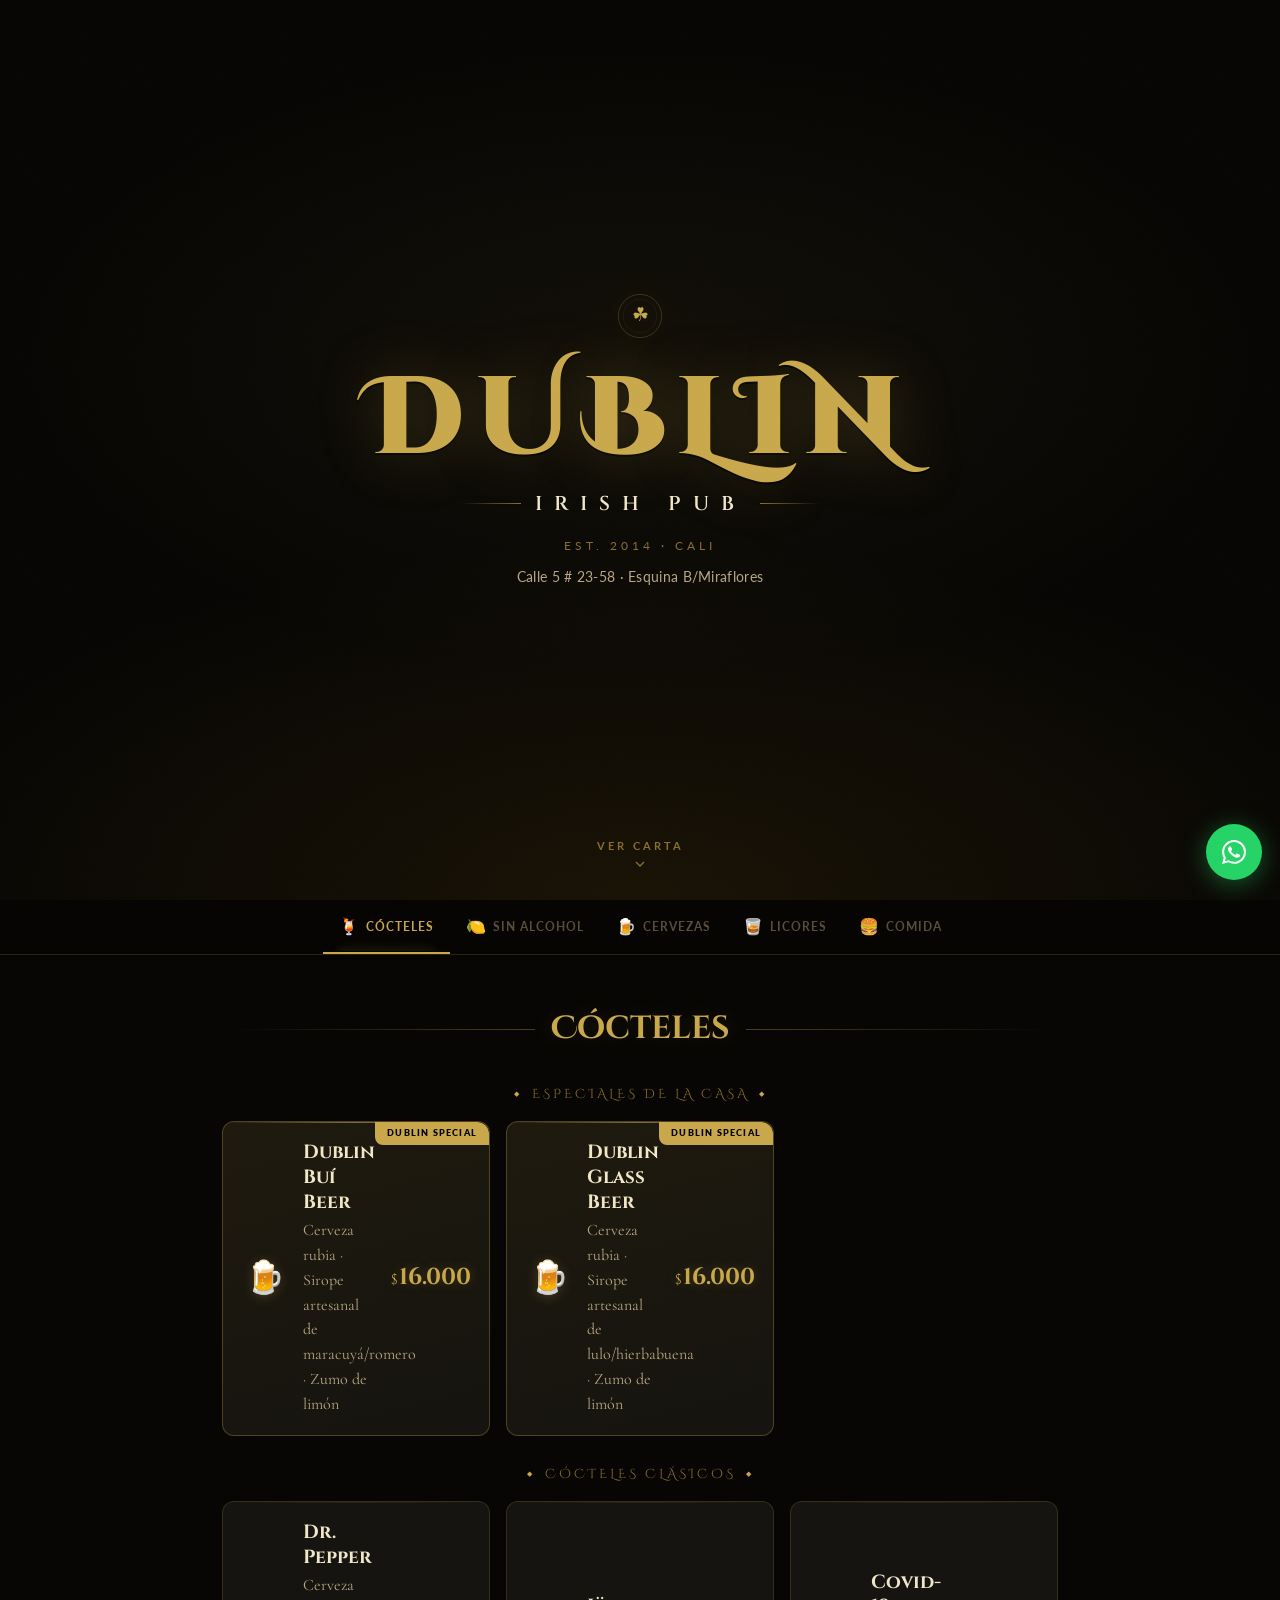
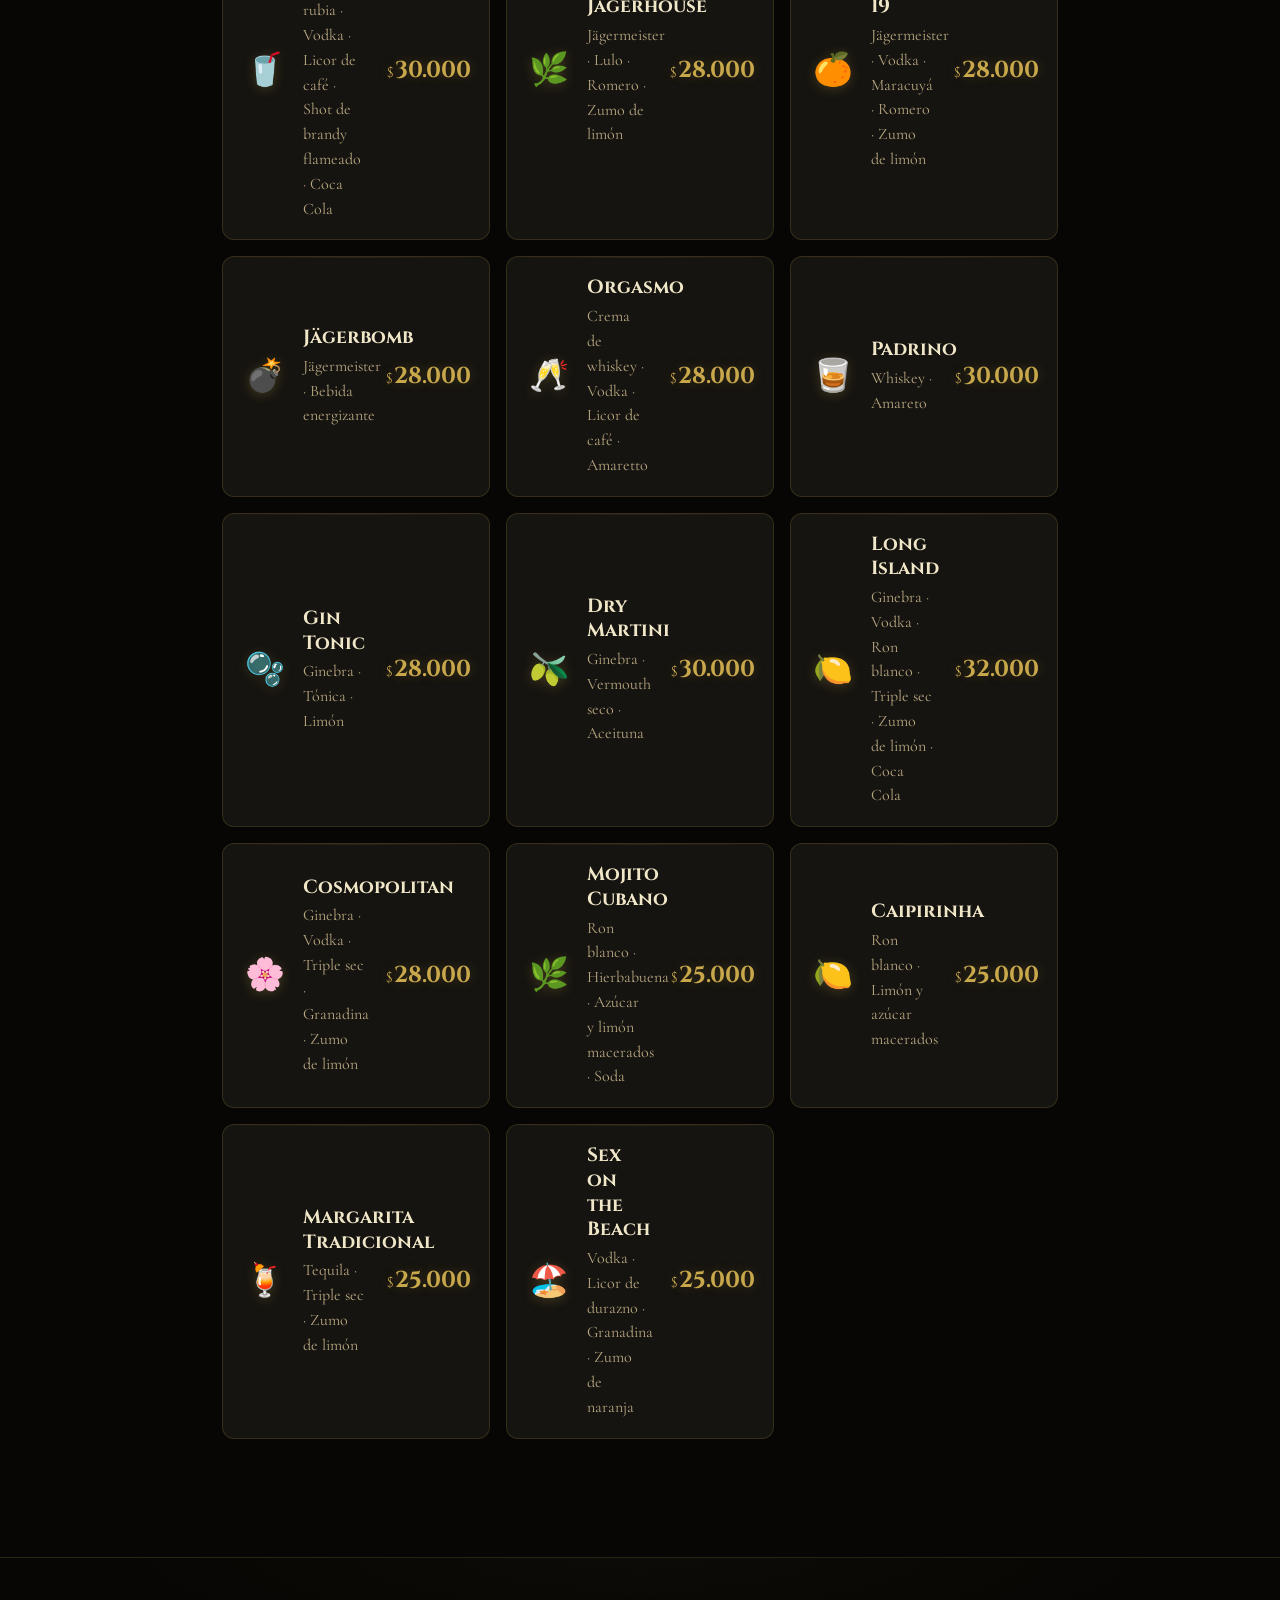
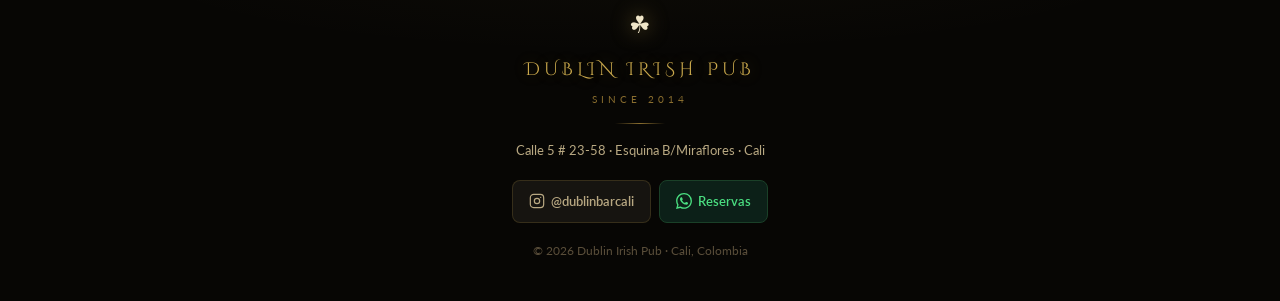
==== index.html @ 8ffcdea3 "Exclamación en litrico o miedo" ====
<!DOCTYPE html>
<html lang="es">
<head>
  <meta charset="UTF-8"/>
  <meta name="viewport" content="width=device-width, initial-scale=1.0, viewport-fit=cover"/>
  <title>Dublin Irish Pub · Carta Digital</title>
  <link rel="icon" type="image/svg+xml" href="favicon_dublin.svg"/>
  <link rel="preconnect" href="https://fonts.googleapis.com"/>
  <link href="https://fonts.googleapis.com/css2?family=Cormorant+Garamond:ital,wght@0,400;0,600;0,700;1,400&family=Cinzel+Decorative:wght@700;900&family=Cinzel:wght@400;600;700&family=Lato:wght@300;400;700&display=swap" rel="stylesheet"/>
  <link rel="stylesheet" href="dublin.css"/>
</head>
<body>

<!-- ░░░ TEXTURE OVERLAY ░░░ -->
<div class="grain"></div>

<!-- ░░░ HERO ░░░ -->
<header class="hero" id="hero">
  <div class="hero-glow"></div>
  <div class="hero-inner">
    <div class="hero-celtic-knot">
      <svg viewBox="0 0 80 80" width="48" height="48">
        <circle cx="40" cy="40" r="36" stroke="var(--gold)" stroke-width="1" fill="none" opacity="0.4"/>
        <circle cx="40" cy="40" r="28" stroke="var(--gold)" stroke-width="0.5" fill="none" opacity="0.25"/>
        <text x="40" y="48" text-anchor="middle" font-size="32" fill="var(--gold)">☘</text>
      </svg>
    </div>
    <h1 class="hero-title">DUBLIN</h1>
    <div class="hero-subtitle-wrap">
      <span class="hero-rule"></span>
      <span class="hero-subtitle">IRISH PUB</span>
      <span class="hero-rule"></span>
    </div>
    <div class="hero-est">EST. 2014 · CALI</div>
    <p class="hero-address">Calle 5 # 23-58 · Esquina B/Miraflores</p>
  </div>
  <button class="scroll-cta" id="scrollCta">
    <span>Ver Carta</span>
    <svg width="16" height="16" viewBox="0 0 24 24" fill="none" stroke="currentColor" stroke-width="2"><path d="M6 9l6 6 6-6"/></svg>
  </button>
</header>

<!-- ░░░ NAV TABS ░░░ -->
<nav class="menu-nav" id="menuNav">
  <div class="nav-inner">
    <button class="tab active" data-section="cocteles">
      <span class="tab-icon">🍹</span><span class="tab-label">Cócteles</span>
    </button>
    <button class="tab" data-section="sin-alcohol">
      <span class="tab-icon">🍋</span><span class="tab-label">Sin Alcohol</span>
    </button>
    <button class="tab" data-section="cervezas">
      <span class="tab-icon">🍺</span><span class="tab-label">Cervezas</span>
    </button>
    <button class="tab" data-section="licores">
      <span class="tab-icon">🥃</span><span class="tab-label">Licores</span>
    </button>
    <button class="tab" data-section="comida">
      <span class="tab-icon">🍔</span><span class="tab-label">Comida</span>
    </button>
  </div>
</nav>

<!-- ░░░ SECCIONES ░░░ -->
<main class="menu-main">

  <!-- ── CÓCTELES ── -->
  <section class="menu-section" id="cocteles">
    <div class="section-header">
      <div class="section-line"></div>
      <h2 class="section-title">Cócteles</h2>
      <div class="section-line"></div>
    </div>

    <!-- Especiales Dublin -->
    <div class="subsection-label">
      <span class="sub-diamond">◆</span> Especiales de la Casa <span class="sub-diamond">◆</span>
    </div>

    <div class="cards-grid">
      <article class="drink-card featured" onclick="openProduct(this)">
        <div class="card-ribbon">Dublin Special</div>
        <div class="card-icon">🍺</div>
        <div class="card-content">
          <h3 class="card-name">Dublin Buí Beer</h3>
          <p class="card-desc">Cerveza rubia · Sirope artesanal de maracuyá/romero · Zumo de limón</p>
        </div>
        <div class="card-price-tag">
          <span class="currency">$</span><span class="amount">16.000</span>
        </div>
      </article>

      <article class="drink-card featured" onclick="openProduct(this)">
        <div class="card-ribbon">Dublin Special</div>
        <div class="card-icon">🍺</div>
        <div class="card-content">
          <h3 class="card-name">Dublin Glass Beer</h3>
          <p class="card-desc">Cerveza rubia · Sirope artesanal de lulo/hierbabuena · Zumo de limón</p>
        </div>
        <div class="card-price-tag">
          <span class="currency">$</span><span class="amount">16.000</span>
        </div>
      </article>
    </div>

    <!-- Cócteles regulares -->
    <div class="subsection-label">
      <span class="sub-diamond">◆</span> Cócteles Clásicos <span class="sub-diamond">◆</span>
    </div>

    <div class="cards-grid">
      <article class="drink-card" onclick="openProduct(this)">
        <div class="card-icon">🥤</div>
        <div class="card-content">
          <h3 class="card-name">Dr. Pepper</h3>
          <p class="card-desc">Cerveza rubia · Vodka · Licor de café · Shot de brandy flameado · Coca Cola</p>
        </div>
        <div class="card-price-tag">
          <span class="currency">$</span><span class="amount">30.000</span>
        </div>
      </article>

      <article class="drink-card" onclick="openProduct(this)">
        <div class="card-icon">🌿</div>
        <div class="card-content">
          <h3 class="card-name">Jägerhouse</h3>
          <p class="card-desc">Jägermeister · Lulo · Romero · Zumo de limón</p>
        </div>
        <div class="card-price-tag">
          <span class="currency">$</span><span class="amount">28.000</span>
        </div>
      </article>

      <article class="drink-card" onclick="openProduct(this)">
        <div class="card-icon">🍊</div>
        <div class="card-content">
          <h3 class="card-name">Covid-19</h3>
          <p class="card-desc">Jägermeister · Vodka · Maracuyá · Romero · Zumo de limón</p>
        </div>
        <div class="card-price-tag">
          <span class="currency">$</span><span class="amount">28.000</span>
        </div>
      </article>

      <article class="drink-card" onclick="openProduct(this)">
        <div class="card-icon">💣</div>
        <div class="card-content">
          <h3 class="card-name">Jägerbomb</h3>
          <p class="card-desc">Jägermeister · Bebida energizante</p>
        </div>
        <div class="card-price-tag">
          <span class="currency">$</span><span class="amount">28.000</span>
        </div>
      </article>

      <article class="drink-card" onclick="openProduct(this)">
        <div class="card-icon">🥂</div>
        <div class="card-content">
          <h3 class="card-name">Orgasmo</h3>
          <p class="card-desc">Crema de whiskey · Vodka · Licor de café · Amaretto</p>
        </div>
        <div class="card-price-tag">
          <span class="currency">$</span><span class="amount">28.000</span>
        </div>
      </article>

      <article class="drink-card" onclick="openProduct(this)">
        <div class="card-icon">🥃</div>
        <div class="card-content">
          <h3 class="card-name">Padrino</h3>
          <p class="card-desc">Whiskey · Amareto</p>
        </div>
        <div class="card-price-tag">
          <span class="currency">$</span><span class="amount">30.000</span>
        </div>
      </article>

      <article class="drink-card" onclick="openProduct(this)">
        <div class="card-icon">🫧</div>
        <div class="card-content">
          <h3 class="card-name">Gin Tonic</h3>
          <p class="card-desc">Ginebra · Tónica · Limón</p>
        </div>
        <div class="card-price-tag">
          <span class="currency">$</span><span class="amount">28.000</span>
        </div>
      </article>

      <article class="drink-card" onclick="openProduct(this)">
        <div class="card-icon">🫒</div>
        <div class="card-content">
          <h3 class="card-name">Dry Martini</h3>
          <p class="card-desc">Ginebra · Vermouth seco · Aceituna</p>
        </div>
        <div class="card-price-tag">
          <span class="currency">$</span><span class="amount">30.000</span>
        </div>
      </article>

      <article class="drink-card" onclick="openProduct(this)">
        <div class="card-icon">🍋</div>
        <div class="card-content">
          <h3 class="card-name">Long Island</h3>
          <p class="card-desc">Ginebra · Vodka · Ron blanco · Triple sec · Zumo de limón · Coca Cola</p>
        </div>
        <div class="card-price-tag">
          <span class="currency">$</span><span class="amount">32.000</span>
        </div>
      </article>

      <article class="drink-card" onclick="openProduct(this)">
        <div class="card-icon">🌸</div>
        <div class="card-content">
          <h3 class="card-name">Cosmopolitan</h3>
          <p class="card-desc">Ginebra · Vodka · Triple sec · Granadina · Zumo de limón</p>
        </div>
        <div class="card-price-tag">
          <span class="currency">$</span><span class="amount">28.000</span>
        </div>
      </article>

      <article class="drink-card" onclick="openProduct(this)">
        <div class="card-icon">🌿</div>
        <div class="card-content">
          <h3 class="card-name">Mojito Cubano</h3>
          <p class="card-desc">Ron blanco · Hierbabuena · Azúcar y limón macerados · Soda</p>
        </div>
        <div class="card-price-tag">
          <span class="currency">$</span><span class="amount">25.000</span>
        </div>
      </article>

      <article class="drink-card" onclick="openProduct(this)">
        <div class="card-icon">🍋</div>
        <div class="card-content">
          <h3 class="card-name">Caipirinha</h3>
          <p class="card-desc">Ron blanco · Limón y azúcar macerados</p>
        </div>
        <div class="card-price-tag">
          <span class="currency">$</span><span class="amount">25.000</span>
        </div>
      </article>

      <article class="drink-card" onclick="openProduct(this)">
        <div class="card-icon">🍹</div>
        <div class="card-content">
          <h3 class="card-name">Margarita Tradicional</h3>
          <p class="card-desc">Tequila · Triple sec · Zumo de limón</p>
        </div>
        <div class="card-price-tag">
          <span class="currency">$</span><span class="amount">25.000</span>
        </div>
      </article>

      <article class="drink-card" onclick="openProduct(this)">
        <div class="card-icon">🏖️</div>
        <div class="card-content">
          <h3 class="card-name">Sex on the Beach</h3>
          <p class="card-desc">Vodka · Licor de durazno · Granadina · Zumo de naranja</p>
        </div>
        <div class="card-price-tag">
          <span class="currency">$</span><span class="amount">25.000</span>
        </div>
      </article>
    </div>
  </section>

  <!-- ── SIN ALCOHOL ── -->
  <section class="menu-section hidden" id="sin-alcohol">
    <div class="section-header">
      <div class="section-line"></div>
      <h2 class="section-title">Sin Alcohol</h2>
      <div class="section-line"></div>
    </div>

    <div class="cards-grid">
      <article class="drink-card featured" onclick="openProduct(this)">
        <div class="card-ribbon">Artesanal</div>
        <div class="card-icon">🫧</div>
        <div class="card-content">
          <h3 class="card-name">Sodas Italianas</h3>
          <p class="card-desc">Soda · Sirope artesanal de tu elección · Zumo de limón</p>
          <div class="card-flavors">
            <span>Maracuyá</span><span>Lulo</span><span>Lychee & Berry</span><span>Borojo & Especias</span>
          </div>
        </div>
        <div class="card-price-tag">
          <span class="currency">$</span><span class="amount">13.000</span>
        </div>
      </article>

      <article class="drink-card" onclick="openProduct(this)">
        <div class="card-icon">🌹</div>
        <div class="card-content">
          <h3 class="card-name">Simply Red</h3>
          <p class="card-desc">Granadina · Limón · Ginger ale</p>
        </div>
        <div class="card-price-tag">
          <span class="currency">$</span><span class="amount">13.000</span>
        </div>
      </article>

      <article class="drink-card" onclick="openProduct(this)">
        <div class="card-icon">🌅</div>
        <div class="card-content">
          <h3 class="card-name">Sunrise</h3>
          <p class="card-desc">Zumo de naranja · Granadina</p>
        </div>
        <div class="card-price-tag">
          <span class="currency">$</span><span class="amount">13.000</span>
        </div>
      </article>

      <article class="drink-card" onclick="openProduct(this)">
        <div class="card-icon">🍃</div>
        <div class="card-content">
          <h3 class="card-name">Limonada Hierbabuena</h3>
          <p class="card-desc">Soda · Hierbabuena · Zumo de limón</p>
        </div>
        <div class="card-price-tag">
          <span class="currency">$</span><span class="amount">13.000</span>
        </div>
      </article>
    </div>
  </section>

  <!-- ── CERVEZAS ── -->
  <section class="menu-section hidden" id="cervezas">
    <div class="section-header">
      <div class="section-line"></div>
      <h2 class="section-title">Cervezas</h2>
      <div class="section-line"></div>
    </div>

    <div class="beer-table">
      <div class="beer-row"><span class="beer-name">Stella Artois</span><span class="beer-dots"></span><span class="beer-price">$10.000</span></div>
      <div class="beer-row"><span class="beer-name">Corona</span><span class="beer-dots"></span><span class="beer-price">$10.000</span></div>
      <div class="beer-row"><span class="beer-name">Budweiser <em>(lata 250ml)</em></span><span class="beer-dots"></span><span class="beer-price">$7.000</span></div>
      <div class="beer-row"><span class="beer-name">Club Colombia Dorada</span><span class="beer-dots"></span><span class="beer-price">$8.000</span></div>
      <div class="beer-row"><span class="beer-name">Club Colombia Roja</span><span class="beer-dots"></span><span class="beer-price">$8.000</span></div>
      <div class="beer-row"><span class="beer-name">Águila Light</span><span class="beer-dots"></span><span class="beer-price">$8.000</span></div>
      <div class="beer-row"><span class="beer-name">Poker</span><span class="beer-dots"></span><span class="beer-price">$7.000</span></div>
      <div class="beer-row"><span class="beer-name">Smirnoff Ice</span><span class="beer-dots"></span><span class="beer-price">$12.000</span></div>
      <div class="beer-row"><span class="beer-name">Draff <em>(lata 550ml)</em></span><span class="beer-dots"></span><span class="beer-price">$18.000</span></div>
    </div>

    <div class="promo-banner">
      <div class="promo-icon">🍻</div>
      <div class="promo-text">
        <strong>¿Litrico o miedo?</strong>
        <span>¡Pregunta por el litro de cerveza nacional!</span>
      </div>
    </div>
  </section>

  <!-- ── LICORES ── -->
  <section class="menu-section hidden" id="licores">
    <div class="section-header">
      <div class="section-line"></div>
      <h2 class="section-title">Licores</h2>
      <div class="section-line"></div>
    </div>

    <div class="licores-table">
      <div class="licores-head">
        <span></span>
        <span class="col-label">Botella</span>
        <span class="col-label">Caneca</span>
      </div>
      <div class="licor-row"><span class="licor-name">Aguard. Blanco del Valle</span><span class="licor-price">$85.000</span><span class="licor-price">$45.000</span></div>
      <div class="licor-row"><span class="licor-name">Ron Viejo de Caldas</span><span class="licor-price">$100.000</span><span class="licor-price">$55.000</span></div>
      <div class="licor-row"><span class="licor-name">Ron Caldas 8 Años</span><span class="licor-price">$170.000</span><span class="licor-price">$110.000</span></div>
      <div class="licor-row"><span class="licor-name">Vodka Absolut</span><span class="licor-price">$180.000</span><span class="licor-price">$100.000</span></div>
      <div class="licor-row"><span class="licor-name">Tequila Jose C. Olmeca</span><span class="licor-price">$170.000</span><span class="licor-price">$95.000</span></div>
      <div class="licor-row"><span class="licor-name">Tequila Jimador</span><span class="licor-price">$200.000</span><span class="licor-price">$110.000</span></div>
      <div class="licor-row"><span class="licor-name">Jägermeister</span><span class="licor-price">$180.000</span><span class="licor-price">$100.000</span></div>
      <div class="licor-row"><span class="licor-name">Jack Daniel's</span><span class="licor-price">$220.000</span><span class="licor-price">$110.000</span></div>
      <div class="licor-row"><span class="licor-name">Jameson</span><span class="licor-price">$200.000</span><span class="licor-price">$100.000</span></div>
      <div class="licor-row no-caneca"><span class="licor-name">Ginebra Gordons</span><span class="licor-price">$140.000</span><span class="licor-price dim">—</span></div>
    </div>

    <div class="reserva-callout">
      <p class="reserva-q">¿Tienes en mente una buena noche?</p>
      <p class="reserva-sub">No olvides hacer tu reserva</p>
      <a class="reserva-btn" href="https://wa.me/573015307754">
        <svg width="18" height="18" viewBox="0 0 24 24" fill="currentColor"><path d="M17.472 14.382c-.297-.149-1.758-.867-2.03-.967-.273-.099-.471-.148-.67.15-.197.297-.767.966-.94 1.164-.173.199-.347.223-.644.075-.297-.15-1.255-.463-2.39-1.475-.883-.788-1.48-1.761-1.653-2.059-.173-.297-.018-.458.13-.606.134-.133.298-.347.446-.52.149-.174.198-.298.298-.497.099-.198.05-.371-.025-.52-.075-.149-.669-1.612-.916-2.207-.242-.579-.487-.5-.669-.51-.173-.008-.371-.01-.57-.01-.198 0-.52.074-.792.372-.272.297-1.04 1.016-1.04 2.479 0 1.462 1.065 2.875 1.213 3.074.149.198 2.096 3.2 5.077 4.487.709.306 1.262.489 1.694.625.712.227 1.36.195 1.871.118.571-.085 1.758-.719 2.006-1.413.248-.694.248-1.289.173-1.413-.074-.124-.272-.198-.57-.347m-5.421 7.403h-.004a9.87 9.87 0 0 1-5.031-1.378l-.361-.214-3.741.982.998-3.648-.235-.374a9.86 9.86 0 0 1-1.51-5.26c.001-5.45 4.436-9.884 9.888-9.884 2.64 0 5.122 1.03 6.988 2.898a9.825 9.825 0 0 1 2.893 6.994c-.003 5.45-4.437 9.884-9.885 9.884m8.413-18.297A11.815 11.815 0 0 0 12.05 0C5.495 0 .16 5.335.157 11.892c0 2.096.547 4.142 1.588 5.945L.057 24l6.305-1.654a11.882 11.882 0 0 0 5.683 1.448h.005c6.554 0 11.89-5.335 11.893-11.893a11.821 11.821 0 0 0-3.48-8.413z"/></svg>
        301 530 7754
      </a>
    </div>
  </section>

  <!-- ── COMIDA ── -->
  <section class="menu-section hidden" id="comida">
    <div class="section-header">
      <div class="section-line"></div>
      <h2 class="section-title">Comida</h2>
      <div class="section-line"></div>
    </div>

    <!-- Hamburguesas -->
    <div class="subsection-label">
      <span class="sub-diamond">◆</span> Hamburguesas <span class="sub-diamond">◆</span>
    </div>

    <div class="food-grid">
      <article class="food-card" onclick="openProduct(this)">
        <div class="food-emoji">🍔</div>
        <div class="food-info">
          <h3 class="food-name">Cheese Burger</h3>
          <p class="food-desc">Pan artesanal · Carne de res · Queso cheddar · Lechuga · Tomate · Cebolla · Salsa de la casa · Papas a la francesa</p>
          <div class="food-price">$34.000</div>
        </div>
      </article>

      <article class="food-card" onclick="openProduct(this)">
        <div class="food-emoji">🍔</div>
        <div class="food-info">
          <h3 class="food-name">Hamburguesa SP Original</h3>
          <p class="food-desc">Pan artesanal · 160g carne Angus · Salsa chipotle · Chimichurri · Cebolla caramelizada · Aderezo de piña · Tocineta · Verduras · Jamón · Queso cheddar</p>
          <div class="food-price">$29.900</div>
        </div>
      </article>

      <article class="food-card premium" onclick="openProduct(this)">
        <div class="food-badge">Premium</div>
        <div class="food-emoji">🍔</div>
        <div class="food-info">
          <h3 class="food-name">Hamburguesa SP de Autor</h3>
          <p class="food-desc">Pan artesanal · 160g carne Angus 100% certificada · Queso mozarella apanado en Doritos · Mermelada de lulo con tocineta en reducción con tequila · Salsa ahumada de la casa · Cebolla caramelizada · Lechuga y tomates frescos · Acompañada con papas a la francesa</p>
          <div class="food-price">$38.900</div>
        </div>
      </article>
    </div>

    <!-- Nachos -->
    <div class="subsection-label">
      <span class="sub-diamond">◆</span> Nachos <span class="sub-diamond">◆</span>
    </div>

    <div class="food-grid">
      <article class="food-card" onclick="openProduct(this)">
        <div class="food-emoji">🧀</div>
        <div class="food-info">
          <h3 class="food-name">Nachos</h3>
          <p class="food-desc">Totopos de maíz · Carne desmechada en su salsa · Maíz tierno · Queso mozarella gratinados · Guacamole · Pico de gallo · Frijol refrito · Salsa chipotle</p>
          <div class="food-price">$28.000</div>
        </div>
      </article>
    </div>

    <!-- Sandwiches -->
    <div class="subsection-label">
      <span class="sub-diamond">◆</span> Sandwiches <span class="sub-diamond">◆</span>
    </div>

    <div class="food-grid">
      <article class="food-card" onclick="openProduct(this)">
        <div class="food-emoji">🥪</div>
        <div class="food-info">
          <h3 class="food-name">Sándwich Pernil Ahumado</h3>
          <p class="food-desc">Pan baguette · Láminas de pierna de cerdo ahumada al barril · Cebolla caramelizada · Mojo cubano · Salsa de la casa · Queso mozarella · Verduras</p>
          <div class="food-price">$31.000</div>
        </div>
      </article>
    </div>

    <!-- Acompañamientos -->
    <div class="subsection-label">
      <span class="sub-diamond">◆</span> Acompañamientos <span class="sub-diamond">◆</span>
    </div>

    <div class="food-grid">
      <article class="food-card" onclick="openProduct(this)">
        <div class="food-emoji">🍟</div>
        <div class="food-info">
          <h3 class="food-name">Papas SP</h3>
          <p class="food-desc">Papas a la francesa con salsas especiales de la casa</p>
          <div class="food-price">$30.000</div>
        </div>
      </article>
    </div>

  </section>

</main>

<!-- ░░░ FOOTER ░░░ -->
<footer class="site-footer">
  <div class="footer-shamrock">☘</div>
  <div class="footer-brand">DUBLIN IRISH PUB</div>
  <div class="footer-est">SINCE 2014</div>
  <div class="footer-rule"></div>
  <div class="footer-address">Calle 5 # 23-58 · Esquina B/Miraflores · Cali</div>
  <div class="footer-links">
    <a href="https://www.instagram.com/dublinbarcali/" target="_blank" class="footer-link">
      <svg width="16" height="16" viewBox="0 0 24 24" fill="none" stroke="currentColor" stroke-width="1.8" stroke-linecap="round" stroke-linejoin="round"><rect x="2" y="2" width="20" height="20" rx="5"/><circle cx="12" cy="12" r="4"/><circle cx="17.5" cy="6.5" r="1" fill="currentColor" stroke="none"/></svg>
      @dublinbarcali
    </a>
    <a href="https://wa.me/573015307754" target="_blank" class="footer-link wa-link">
      <svg width="16" height="16" viewBox="0 0 24 24" fill="currentColor"><path d="M17.472 14.382c-.297-.149-1.758-.867-2.03-.967-.273-.099-.471-.148-.67.15-.197.297-.767.966-.94 1.164-.173.199-.347.223-.644.075-.297-.15-1.255-.463-2.39-1.475-.883-.788-1.48-1.761-1.653-2.059-.173-.297-.018-.458.13-.606.134-.133.298-.347.446-.52.149-.174.198-.298.298-.497.099-.198.05-.371-.025-.52-.075-.149-.669-1.612-.916-2.207-.242-.579-.487-.5-.669-.51-.173-.008-.371-.01-.57-.01-.198 0-.52.074-.792.372-.272.297-1.04 1.016-1.04 2.479 0 1.462 1.065 2.875 1.213 3.074.149.198 2.096 3.2 5.077 4.487.709.306 1.262.489 1.694.625.712.227 1.36.195 1.871.118.571-.085 1.758-.719 2.006-1.413.248-.694.248-1.289.173-1.413-.074-.124-.272-.198-.57-.347m-5.421 7.403h-.004a9.87 9.87 0 0 1-5.031-1.378l-.361-.214-3.741.982.998-3.648-.235-.374a9.86 9.86 0 0 1-1.51-5.26c.001-5.45 4.436-9.884 9.888-9.884 2.64 0 5.122 1.03 6.988 2.898a9.825 9.825 0 0 1 2.893 6.994c-.003 5.45-4.437 9.884-9.885 9.884m8.413-18.297A11.815 11.815 0 0 0 12.05 0C5.495 0 .16 5.335.157 11.892c0 2.096.547 4.142 1.588 5.945L.057 24l6.305-1.654a11.882 11.882 0 0 0 5.683 1.448h.005c6.554 0 11.89-5.335 11.893-11.893a11.821 11.821 0 0 0-3.48-8.413z"/></svg>
      Reservas
    </a>
  </div>
  <div class="footer-copy">© 2026 Dublin Irish Pub · Cali, Colombia</div>
</footer>

<!-- FAB WhatsApp -->
<a href="https://wa.me/573015307754" class="fab-wa" id="fabWa" target="_blank" title="Hacer reserva">
  <svg width="24" height="24" viewBox="0 0 24 24" fill="currentColor"><path d="M17.472 14.382c-.297-.149-1.758-.867-2.03-.967-.273-.099-.471-.148-.67.15-.197.297-.767.966-.94 1.164-.173.199-.347.223-.644.075-.297-.15-1.255-.463-2.39-1.475-.883-.788-1.48-1.761-1.653-2.059-.173-.297-.018-.458.13-.606.134-.133.298-.347.446-.52.149-.174.198-.298.298-.497.099-.198.05-.371-.025-.52-.075-.149-.669-1.612-.916-2.207-.242-.579-.487-.5-.669-.51-.173-.008-.371-.01-.57-.01-.198 0-.52.074-.792.372-.272.297-1.04 1.016-1.04 2.479 0 1.462 1.065 2.875 1.213 3.074.149.198 2.096 3.2 5.077 4.487.709.306 1.262.489 1.694.625.712.227 1.36.195 1.871.118.571-.085 1.758-.719 2.006-1.413.248-.694.248-1.289.173-1.413-.074-.124-.272-.198-.57-.347m-5.421 7.403h-.004a9.87 9.87 0 0 1-5.031-1.378l-.361-.214-3.741.982.998-3.648-.235-.374a9.86 9.86 0 0 1-1.51-5.26c.001-5.45 4.436-9.884 9.888-9.884 2.64 0 5.122 1.03 6.988 2.898a9.825 9.825 0 0 1 2.893 6.994c-.003 5.45-4.437 9.884-9.885 9.884m8.413-18.297A11.815 11.815 0 0 0 12.05 0C5.495 0 .16 5.335.157 11.892c0 2.096.547 4.142 1.588 5.945L.057 24l6.305-1.654a11.882 11.882 0 0 0 5.683 1.448h.005c6.554 0 11.89-5.335 11.893-11.893a11.821 11.821 0 0 0-3.48-8.413z"/></svg>
</a>

<!-- ░░░ PRODUCT MODAL ░░░ -->
<div class="modal-overlay" id="productOverlay" onclick="closeProduct(event)">
  <div class="product-sheet" id="productModal">
    <div class="sheet-handle"></div>
    <button class="sheet-close" onclick="closeProductDirect()">✕</button>
    <div class="sheet-icon" id="pmIcon"></div>
    <div class="sheet-body">
      <div class="sheet-badge" id="pmBadge"></div>
      <h2 class="sheet-name" id="pmName"></h2>
      <p class="sheet-desc" id="pmDesc"></p>
      <div class="sheet-flavors" id="pmFlavors"></div>
      <div class="sheet-footer">
        <div class="sheet-price" id="pmPrice"></div>
        <button class="sheet-wa-btn" id="pmWaBtn">
          <svg width="18" height="18" viewBox="0 0 24 24" fill="currentColor"><path d="M17.472 14.382c-.297-.149-1.758-.867-2.03-.967-.273-.099-.471-.148-.67.15-.197.297-.767.966-.94 1.164-.173.199-.347.223-.644.075-.297-.15-1.255-.463-2.39-1.475-.883-.788-1.48-1.761-1.653-2.059-.173-.297-.018-.458.13-.606.134-.133.298-.347.446-.52.149-.174.198-.298.298-.497.099-.198.05-.371-.025-.52-.075-.149-.669-1.612-.916-2.207-.242-.579-.487-.5-.669-.51-.173-.008-.371-.01-.57-.01-.198 0-.52.074-.792.372-.272.297-1.04 1.016-1.04 2.479 0 1.462 1.065 2.875 1.213 3.074.149.198 2.096 3.2 5.077 4.487.709.306 1.262.489 1.694.625.712.227 1.36.195 1.871.118.571-.085 1.758-.719 2.006-1.413.248-.694.248-1.289.173-1.413-.074-.124-.272-.198-.57-.347m-5.421 7.403h-.004a9.87 9.87 0 0 1-5.031-1.378l-.361-.214-3.741.982.998-3.648-.235-.374a9.86 9.86 0 0 1-1.51-5.26c.001-5.45 4.436-9.884 9.888-9.884 2.64 0 5.122 1.03 6.988 2.898a9.825 9.825 0 0 1 2.893 6.994c-.003 5.45-4.437 9.884-9.885 9.884m8.413-18.297A11.815 11.815 0 0 0 12.05 0C5.495 0 .16 5.335.157 11.892c0 2.096.547 4.142 1.588 5.945L.057 24l6.305-1.654a11.882 11.882 0 0 0 5.683 1.448h.005c6.554 0 11.89-5.335 11.893-11.893a11.821 11.821 0 0 0-3.48-8.413z"/></svg>
          Pedir / Reservar
        </button>
      </div>
    </div>
  </div>
</div>

<!-- ░░░ WA NAME MODAL ░░░ -->
<div class="modal-overlay" id="waOverlay" onclick="closeWaModal(event)">
  <div class="wa-sheet" onclick="event.stopPropagation()">
    <div class="sheet-handle"></div>
    <div class="wa-sheet-header">
      <div class="wa-icon-circle">
        <svg width="22" height="22" viewBox="0 0 24 24" fill="currentColor"><path d="M17.472 14.382c-.297-.149-1.758-.867-2.03-.967-.273-.099-.471-.148-.67.15-.197.297-.767.966-.94 1.164-.173.199-.347.223-.644.075-.297-.15-1.255-.463-2.39-1.475-.883-.788-1.48-1.761-1.653-2.059-.173-.297-.018-.458.13-.606.134-.133.298-.347.446-.52.149-.174.198-.298.298-.497.099-.198.05-.371-.025-.52-.075-.149-.669-1.612-.916-2.207-.242-.579-.487-.5-.669-.51-.173-.008-.371-.01-.57-.01-.198 0-.52.074-.792.372-.272.297-1.04 1.016-1.04 2.479 0 1.462 1.065 2.875 1.213 3.074.149.198 2.096 3.2 5.077 4.487.709.306 1.262.489 1.694.625.712.227 1.36.195 1.871.118.571-.085 1.758-.719 2.006-1.413.248-.694.248-1.289.173-1.413-.074-.124-.272-.198-.57-.347m-5.421 7.403h-.004a9.87 9.87 0 0 1-5.031-1.378l-.361-.214-3.741.982.998-3.648-.235-.374a9.86 9.86 0 0 1-1.51-5.26c.001-5.45 4.436-9.884 9.888-9.884 2.64 0 5.122 1.03 6.988 2.898a9.825 9.825 0 0 1 2.893 6.994c-.003 5.45-4.437 9.884-9.885 9.884m8.413-18.297A11.815 11.815 0 0 0 12.05 0C5.495 0 .16 5.335.157 11.892c0 2.096.547 4.142 1.588 5.945L.057 24l6.305-1.654a11.882 11.882 0 0 0 5.683 1.448h.005c6.554 0 11.89-5.335 11.893-11.893a11.821 11.821 0 0 0-3.48-8.413z"/></svg>
      </div>
      <div>
        <div class="wa-title" id="waMsgTitle">Hacer reserva</div>
        <div class="wa-sub">Dublin Irish Pub · Cali</div>
      </div>
      <button class="sheet-close" onclick="closeWaModalDirect()">✕</button>
    </div>
    <p class="wa-prompt">¿Cuál es tu nombre? Así podemos personalizar tu mensaje.</p>
    <input type="text" id="waNameInput" class="wa-input" placeholder="Tu nombre..." maxlength="40" autocomplete="given-name" onkeydown="if(event.key==='Enter') confirmWaName()"/>
    <div class="wa-actions">
      <button class="wa-skip" onclick="confirmWaName(true)">Sin nombre</button>
      <button class="wa-go" onclick="confirmWaName(false)">
        <svg width="16" height="16" viewBox="0 0 24 24" fill="currentColor"><path d="M17.472 14.382c-.297-.149-1.758-.867-2.03-.967-.273-.099-.471-.148-.67.15-.197.297-.767.966-.94 1.164-.173.199-.347.223-.644.075-.297-.15-1.255-.463-2.39-1.475-.883-.788-1.48-1.761-1.653-2.059-.173-.297-.018-.458.13-.606.134-.133.298-.347.446-.52.149-.174.198-.298.298-.497.099-.198.05-.371-.025-.52-.075-.149-.669-1.612-.916-2.207-.242-.579-.487-.5-.669-.51-.173-.008-.371-.01-.57-.01-.198 0-.52.074-.792.372-.272.297-1.04 1.016-1.04 2.479 0 1.462 1.065 2.875 1.213 3.074.149.198 2.096 3.2 5.077 4.487.709.306 1.262.489 1.694.625.712.227 1.36.195 1.871.118.571-.085 1.758-.719 2.006-1.413.248-.694.248-1.289.173-1.413-.074-.124-.272-.198-.57-.347m-5.421 7.403h-.004a9.87 9.87 0 0 1-5.031-1.378l-.361-.214-3.741.982.998-3.648-.235-.374a9.86 9.86 0 0 1-1.51-5.26c.001-5.45 4.436-9.884 9.888-9.884 2.64 0 5.122 1.03 6.988 2.898a9.825 9.825 0 0 1 2.893 6.994c-.003 5.45-4.437 9.884-9.885 9.884m8.413-18.297A11.815 11.815 0 0 0 12.05 0C5.495 0 .16 5.335.157 11.892c0 2.096.547 4.142 1.588 5.945L.057 24l6.305-1.654a11.882 11.882 0 0 0 5.683 1.448h.005c6.554 0 11.89-5.335 11.893-11.893a11.821 11.821 0 0 0-3.48-8.413z"/></svg>
        Ir a WhatsApp
      </button>
    </div>
  </div>
</div>

<script src="dublin.js"></script>
</body>
</html>
---- dublin.css ----
/* ════════════════════════════════════════════════════
   DUBLIN IRISH PUB — dublin.css  v2.0
   Mobile-first · Dark Luxury · Gold Accents · Irish Heritage
   Breakpoints: 390 → 640 → 900 → 1200
════════════════════════════════════════════════════ */

/* ─── DESIGN TOKENS ─────────────────────────────── */
:root {
  --gold:          #c9a84c;
  --gold-light:    #e8d48b;
  --gold-dim:      #8a6e2f;
  --gold-pale:     rgba(201,168,76,0.10);
  --gold-border:   rgba(201,168,76,0.18);
  --gold-border-h: rgba(201,168,76,0.45);
  --gold-glow:     0 0 24px rgba(201,168,76,0.20);

  --bg:            #070604;
  --bg2:           #0c0a06;
  --bg3:           #12100a;
  --surface:       #161410;
  --surface2:      #1c1912;
  --surface3:      #242018;

  --text:          #f0e6c8;
  --text-dim:      #b8a882;
  --text-mute:     #5a4e3a;

  --wa:            #25D366;
  --wa-dark:       #128C4D;

  --font-display:  'Cinzel Decorative', serif;
  --font-heading:  'Cinzel', serif;
  --font-body:     'Cormorant Garamond', serif;
  --font-ui:       'Lato', sans-serif;

  --radius:        12px;
  --radius-sm:     8px;
  --radius-lg:     18px;

  --ease-out:      cubic-bezier(.16,1,.3,1);
  --ease-spring:   cubic-bezier(.32,1.2,.6,1);
}

/* ─── RESET ─────────────────────────────────────── */
*, *::before, *::after { margin:0; padding:0; box-sizing:border-box; }
html { scroll-behavior:smooth; -webkit-text-size-adjust:100%; }
body {
  background:var(--bg);
  color:var(--text);
  font-family:var(--font-body);
  font-size:17px;
  line-height:1.65;
  min-height:100svh;
  overflow-x:hidden;
  -webkit-font-smoothing:antialiased;
  -moz-osx-font-smoothing:grayscale;
}
a { text-decoration:none; color:inherit; }
button { cursor:pointer; border:none; background:none; font-family:inherit; }
img { display:block; max-width:100%; }
* { -webkit-tap-highlight-color:transparent; }

/* ─── SCROLLBAR ─────────────────────────────────── */
::-webkit-scrollbar       { width:4px; height:4px; }
::-webkit-scrollbar-track { background:transparent; }
::-webkit-scrollbar-thumb { background:var(--gold-dim); border-radius:4px; }

/* ─── GRAIN TEXTURE ─────────────────────────────── */
.grain {
  position:fixed; inset:0; z-index:9999;
  pointer-events:none; opacity:.35;
  mix-blend-mode:overlay;
  background-image:url("data:image/svg+xml,%3Csvg xmlns='http://www.w3.org/2000/svg' width='200' height='200'%3E%3Cfilter id='n'%3E%3CfeTurbulence type='fractalNoise' baseFrequency='.75' numOctaves='4' stitchTiles='stitch'/%3E%3C/filter%3E%3Crect width='100%25' height='100%25' filter='url(%23n)' opacity='.06'/%3E%3C/svg%3E");
  background-size:200px;
}

/* ════════════════════════════════════════════════════
   HERO
════════════════════════════════════════════════════ */
.hero {
  position:relative;
  min-height:100svh;
  display:flex; flex-direction:column;
  align-items:center; justify-content:center;
  padding:60px 24px 80px;
  text-align:center;
  overflow:hidden;
}
.hero-glow {
  position:absolute; inset:0; pointer-events:none;
  background:
    radial-gradient(ellipse 70% 50% at 50% 40%, rgba(201,168,76,0.06) 0%, transparent 70%),
    radial-gradient(ellipse 120% 80% at 50% 100%, rgba(30,22,6,0.8) 0%, transparent 50%);
}

.hero-inner { position:relative; z-index:2; }

.hero-celtic-knot {
  margin-bottom:16px;
  animation:float 4s ease-in-out infinite;
  filter:drop-shadow(0 0 20px rgba(201,168,76,0.4));
}
@keyframes float {
  0%,100% { transform:translateY(0); }
  50%     { transform:translateY(-6px); }
}

.hero-title {
  font-family:var(--font-display);
  font-size:clamp(52px,15vw,110px);
  font-weight:900; line-height:1;
  color:var(--gold);
  letter-spacing:clamp(4px,2vw,12px);
  text-shadow:
    0 0 60px rgba(201,168,76,0.25),
    0 2px 0 rgba(0,0,0,0.9);
  animation:title-in 1s var(--ease-out) both;
}
@keyframes title-in {
  from { opacity:0; transform:translateY(30px) scale(0.95); filter:blur(4px); }
  to   { opacity:1; transform:translateY(0) scale(1); filter:blur(0); }
}

.hero-subtitle-wrap {
  display:flex; align-items:center; justify-content:center; gap:14px;
  margin:12px 0 16px;
  animation:subtitle-in 1s var(--ease-out) 0.15s both;
}
@keyframes subtitle-in {
  from { opacity:0; transform:translateY(16px); }
  to   { opacity:1; transform:translateY(0); }
}
.hero-rule {
  width:clamp(30px,10vw,60px); height:1px;
  background:linear-gradient(to right, transparent, var(--gold-dim));
}
.hero-rule:last-child {
  background:linear-gradient(to left, transparent, var(--gold-dim));
}
.hero-subtitle {
  font-family:var(--font-heading); font-weight:600;
  font-size:clamp(13px,3.5vw,20px);
  color:var(--text);
  letter-spacing:clamp(5px,2vw,12px);
  text-transform:uppercase;
}

.hero-est {
  font-family:var(--font-ui);
  font-size:12px; letter-spacing:4px;
  color:var(--gold-dim);
  text-transform:uppercase;
  margin-bottom:10px;
  animation:subtitle-in 1s var(--ease-out) 0.25s both;
}
.hero-address {
  font-family:var(--font-ui);
  font-size:14px; color:var(--text-dim);
  letter-spacing:.3px;
  animation:subtitle-in 1s var(--ease-out) 0.3s both;
}

.scroll-cta {
  position:absolute;
  bottom:max(28px, env(safe-area-inset-bottom));
  left:0; right:0;
  display:flex; flex-direction:column; align-items:center; gap:4px;
  font-family:var(--font-ui);
  font-size:11px; font-weight:700;
  letter-spacing:3px; text-transform:uppercase;
  color:var(--gold-dim);
  animation:bob 2.5s ease-in-out infinite, subtitle-in 1s var(--ease-out) 0.5s both;
  transition:color .2s;
}
.scroll-cta:hover { color:var(--gold); }
@keyframes bob { 0%,100%{transform:translateY(0)} 50%{transform:translateY(6px)} }

/* ════════════════════════════════════════════════════
   NAV TABS
════════════════════════════════════════════════════ */
.menu-nav {
  position:sticky; top:0; z-index:100;
  background:rgba(7,6,4,0.95);
  border-bottom:1px solid var(--gold-border);
  backdrop-filter:blur(16px);
  -webkit-backdrop-filter:blur(16px);
}
.nav-inner {
  display:flex;
  overflow-x:auto;
  scrollbar-width:none;
  max-width:800px;
  margin:0 auto;
  padding:0 4px;
}
/* Centrar tabs solo cuando no hacen overflow (pantallas anchas) */
@media (min-width: 640px) {
  .nav-inner { justify-content:center; }
}
.nav-inner::-webkit-scrollbar { display:none; }

.tab {
  flex-shrink:0;
  display:flex; align-items:center; gap:6px;
  padding:0 16px;
  min-height:54px;
  font-family:var(--font-ui);
  font-size:12px; font-weight:700;
  letter-spacing:1px; text-transform:uppercase;
  color:var(--text-mute);
  border-bottom:2px solid transparent;
  transition:color .25s, border-color .25s;
  white-space:nowrap;
  position:relative;
}
.tab-icon { font-size:16px; }
.tab:hover { color:var(--text-dim); }
.tab.active {
  color:var(--gold);
  border-bottom-color:var(--gold);
}
.tab.active::after {
  content:'';
  position:absolute; bottom:-1px; left:16px; right:16px;
  height:2px;
  box-shadow:0 0 10px rgba(201,168,76,0.5);
}

/* ════════════════════════════════════════════════════
   MAIN WRAPPER
════════════════════════════════════════════════════ */
.menu-main {
  padding-bottom:max(90px, calc(env(safe-area-inset-bottom) + 90px));
}

.menu-section {
  padding:32px 16px 16px;
  max-width:780px;
  margin:0 auto;
}
.menu-section.hidden { display:none !important; }
.menu-section:not(.hidden) {
  animation:sec-in .4s var(--ease-out) both;
}
@keyframes sec-in {
  from { opacity:0; transform:translateY(16px); }
  to   { opacity:1; transform:translateY(0); }
}

/* ─── SECTION HEADER ────────────────────────────── */
.section-header {
  display:flex; align-items:center; gap:16px;
  margin-bottom:28px;
}
.section-title {
  font-family:var(--font-display);
  font-size:clamp(22px,5.5vw,32px);
  font-weight:700;
  color:var(--gold);
  white-space:nowrap;
  text-shadow:0 0 20px rgba(201,168,76,0.2);
}
.section-line {
  flex:1; height:1px;
  background:linear-gradient(to right, rgba(201,168,76,0.35), transparent);
}
.section-line:first-child {
  background:linear-gradient(to left, rgba(201,168,76,0.35), transparent);
}

/* ─── SUBSECTION LABEL ──────────────────────────── */
.subsection-label {
  font-family:var(--font-display);
  font-size:13px;
  color:var(--gold-dim);
  letter-spacing:3px; text-transform:uppercase;
  text-align:center;
  margin:28px 0 16px;
  display:flex; align-items:center; justify-content:center; gap:10px;
}
.sub-diamond { font-size:7px; color:var(--gold); }

/* ════════════════════════════════════════════════════
   DRINK CARDS — Mobile First
════════════════════════════════════════════════════ */
.cards-grid {
  display:flex; flex-direction:column; gap:10px;
}

.drink-card {
  background:var(--surface);
  border:1px solid var(--gold-border);
  border-radius:var(--radius);
  padding:18px;
  position:relative; overflow:hidden;
  cursor:pointer;
  transition:border-color .3s, box-shadow .3s, transform .2s;

  display:grid;
  grid-template-columns:48px 1fr auto;
  align-items:center;
  gap:0 14px;
}
.drink-card:active { transform:scale(0.985); }
.drink-card:hover {
  border-color:var(--gold-border-h);
  box-shadow:var(--gold-glow);
}

/* Top line */
.drink-card::before {
  content:'';
  position:absolute; top:0; left:0; right:0; height:1px;
  background:linear-gradient(to right, transparent, rgba(201,168,76,0.1), transparent);
}

/* Featured variant */
.drink-card.featured {
  background:linear-gradient(165deg, #1e1a0e 0%, var(--surface) 100%);
  border-color:rgba(201,168,76,0.3);
}
.drink-card.featured::before {
  background:linear-gradient(to right, transparent, var(--gold), transparent);
  opacity:0.6;
}

.card-ribbon {
  position:absolute; top:0; right:0;
  background:var(--gold); color:var(--bg);
  font-family:var(--font-ui);
  font-size:9px; font-weight:800;
  letter-spacing:1.2px; text-transform:uppercase;
  padding:4px 12px;
  border-radius:0 var(--radius) 0 var(--radius-sm);
}

.card-icon {
  font-size:32px;
  display:flex; align-items:center; justify-content:center;
  filter:drop-shadow(0 2px 6px rgba(201,168,76,0.25));
}

.card-content { min-width:0; }
.card-name {
  font-family:var(--font-heading);
  font-size:17px; font-weight:700;
  color:var(--text); line-height:1.3;
  margin-bottom:4px;
}
.card-desc {
  font-family:var(--font-body);
  font-size:15px; line-height:1.55;
  color:var(--text-dim);
}

/* Flavors */
.card-flavors {
  display:flex; flex-wrap:wrap; gap:4px; margin-top:8px;
}
.card-flavors span {
  background:var(--gold-pale);
  border:1px solid var(--gold-border);
  color:var(--gold-dim);
  font-family:var(--font-ui);
  font-size:11px; font-weight:700;
  padding:3px 10px; border-radius:20px;
  letter-spacing:.4px;
}

/* Price tag */
.card-price-tag {
  display:flex; align-items:baseline; gap:1px;
  font-family:var(--font-heading);
  color:var(--gold);
  text-shadow:0 0 12px rgba(201,168,76,0.25);
  white-space:nowrap;
  padding-left:8px;
}
.card-price-tag .currency { font-size:14px; font-weight:400; }
.card-price-tag .amount { font-size:21px; font-weight:700; }

/* ════════════════════════════════════════════════════
   BEER TABLE
════════════════════════════════════════════════════ */
.beer-table {
  border:1px solid var(--gold-border);
  border-radius:var(--radius);
  overflow:hidden;
  margin-bottom:16px;
}
.beer-row {
  display:flex; align-items:center;
  padding:16px 20px;
  border-bottom:1px solid rgba(201,168,76,0.06);
  transition:background .2s;
}
.beer-row:last-child { border-bottom:none; }
.beer-row:nth-child(odd)  { background:var(--surface); }
.beer-row:nth-child(even) { background:var(--bg3); }
.beer-row:hover { background:var(--surface2); }

.beer-name {
  font-family:var(--font-heading);
  font-size:16px; font-weight:600;
  color:var(--text);
}
.beer-name em {
  font-family:var(--font-ui);
  font-size:12px; font-style:normal;
  color:var(--text-mute); font-weight:400;
  margin-left:4px;
}
.beer-dots {
  flex:1;
  border-bottom:1px dotted rgba(201,168,76,0.15);
  margin:0 12px;
  min-width:20px;
  align-self:flex-end;
  margin-bottom:4px;
}
.beer-price {
  font-family:var(--font-heading);
  font-size:17px; font-weight:700;
  color:var(--gold);
  flex-shrink:0;
  white-space:nowrap;
}

/* Promo Banner */
.promo-banner {
  background:linear-gradient(135deg, #1e1a0a, var(--surface));
  border:1px solid rgba(201,168,76,0.35);
  border-radius:var(--radius);
  padding:18px 20px;
  display:flex; align-items:center; gap:14px;
}
.promo-icon { font-size:32px; flex-shrink:0; }
.promo-text {
  display:flex; flex-direction:column; gap:2px;
}
.promo-text strong {
  font-family:var(--font-display);
  font-size:17px; color:var(--gold);
  text-shadow:0 0 14px rgba(201,168,76,0.3);
}
.promo-text span {
  font-family:var(--font-ui);
  font-size:14px; color:var(--text-dim);
}

/* ════════════════════════════════════════════════════
   LICORES TABLE
════════════════════════════════════════════════════ */
.licores-table {
  margin-bottom:24px;
}
.licores-head {
  display:grid; grid-template-columns:1fr 80px 80px;
  padding:0 16px 10px;
  border-bottom:1px solid var(--gold-border);
  margin-bottom:2px;
}
.col-label {
  font-family:var(--font-ui);
  font-size:10px; font-weight:800;
  letter-spacing:2px; text-transform:uppercase;
  color:var(--gold-dim); text-align:center;
}

.licores-table .licor-row {
  display:grid; grid-template-columns:1fr 80px 80px;
  padding:14px 16px; align-items:center;
  border-bottom:1px solid rgba(201,168,76,0.05);
  transition:background .2s;
}
.licores-table .licor-row:first-of-type {
  border-top-left-radius:var(--radius);
  border-top-right-radius:var(--radius);
}
.licores-table .licor-row:last-of-type {
  border-bottom-left-radius:var(--radius);
  border-bottom-right-radius:var(--radius);
  border-bottom:none;
}
.licor-row:nth-child(odd)  { background:var(--surface); }
.licor-row:nth-child(even) { background:var(--bg3); }
.licor-row:hover { background:var(--surface2); }

.licor-name {
  font-family:var(--font-heading);
  font-size:15px; font-weight:600;
  color:var(--text); padding-right:8px;
}
.licor-price {
  font-family:var(--font-heading);
  font-size:14px; font-weight:700;
  color:var(--gold); text-align:center;
}
.licor-price.dim { color:var(--text-mute); }

/* Reserva callout */
.reserva-callout {
  background:linear-gradient(160deg, #1a1808, var(--surface));
  border:1px solid rgba(201,168,76,0.35);
  border-radius:var(--radius);
  padding:28px 20px;
  text-align:center;
}
.reserva-q {
  font-family:var(--font-heading);
  font-size:18px; color:var(--text);
  margin-bottom:6px;
}
.reserva-sub {
  font-family:var(--font-ui);
  font-size:14px; color:var(--text-dim);
  margin-bottom:18px;
}
.reserva-btn {
  display:inline-flex; align-items:center; gap:8px;
  background:var(--wa); color:#fff;
  font-family:var(--font-ui);
  font-size:14px; font-weight:700;
  letter-spacing:.5px;
  padding:13px 24px; border-radius:10px;
  transition:transform .2s, box-shadow .2s;
}
.reserva-btn:hover { transform:translateY(-2px); box-shadow:0 6px 20px rgba(37,211,102,0.35); }

/* ════════════════════════════════════════════════════
   FOOD CARDS
════════════════════════════════════════════════════ */
.food-grid {
  display:flex; flex-direction:column; gap:12px;
}

.food-card {
  background:var(--surface);
  border:1px solid var(--gold-border);
  border-radius:var(--radius);
  padding:20px 18px;
  position:relative; overflow:hidden;
  cursor:pointer;
  transition:border-color .3s, box-shadow .3s, transform .2s;
  display:flex; gap:14px; align-items:flex-start;
}
.food-card:active { transform:scale(0.985); }
.food-card:hover {
  border-color:var(--gold-border-h);
  box-shadow:var(--gold-glow);
}

/* Premium variant */
.food-card.premium {
  background:linear-gradient(165deg, #1e1a0e, var(--surface));
  border-color:rgba(201,168,76,0.35);
}
.food-card.premium::after {
  content:'';
  position:absolute; top:0; left:0; right:0; height:1px;
  background:linear-gradient(to right, transparent, var(--gold), transparent);
  opacity:0.6;
}

.food-badge {
  position:absolute; top:0; right:0;
  background:var(--gold); color:var(--bg);
  font-family:var(--font-ui);
  font-size:9px; font-weight:800;
  letter-spacing:1px; text-transform:uppercase;
  padding:4px 14px;
  border-radius:0 var(--radius) 0 var(--radius-sm);
}

.food-emoji {
  font-size:32px; flex-shrink:0;
  padding-top:2px;
}

.food-info { flex:1; min-width:0; }
.food-name {
  font-family:var(--font-heading);
  font-size:18px; font-weight:700;
  color:var(--text); margin-bottom:6px;
  line-height:1.3;
}
.food-desc {
  font-family:var(--font-body);
  font-size:15px; line-height:1.65;
  color:var(--text-dim); margin-bottom:12px;
}
.food-price {
  font-family:var(--font-heading);
  font-size:22px; font-weight:700;
  color:var(--gold);
  text-shadow:0 0 12px rgba(201,168,76,0.25);
}

/* ════════════════════════════════════════════════════
   FOOTER
════════════════════════════════════════════════════ */
.site-footer {
  border-top:1px solid var(--gold-border);
  padding:48px 20px max(40px, calc(env(safe-area-inset-bottom) + 40px));
  text-align:center;
  background:radial-gradient(ellipse 60% 40% at 50% 0%, rgba(201,168,76,0.03), transparent 70%);
}
.footer-shamrock {
  font-size:24px; margin-bottom:10px;
  filter:drop-shadow(0 0 10px rgba(201,168,76,0.5));
}
.footer-brand {
  font-family:var(--font-display);
  font-size:18px; color:var(--gold);
  letter-spacing:4px;
  text-shadow:0 0 16px rgba(201,168,76,0.25);
}
.footer-est {
  font-family:var(--font-ui);
  font-size:10px; letter-spacing:4px;
  color:var(--gold-dim); margin:6px 0 16px;
  text-transform:uppercase;
}
.footer-rule {
  width:50px; height:1px; margin:0 auto 16px;
  background:linear-gradient(to right, transparent, var(--gold-dim), transparent);
}
.footer-address {
  font-family:var(--font-ui);
  font-size:13px; color:var(--text-dim); margin-bottom:18px;
}
.footer-links {
  display:flex; gap:8px; justify-content:center; flex-wrap:wrap; margin-bottom:18px;
}
.footer-link {
  display:inline-flex; align-items:center; gap:6px;
  background:var(--surface);
  border:1px solid var(--gold-border);
  color:var(--text-dim);
  font-family:var(--font-ui);
  font-size:13px; font-weight:600;
  padding:10px 16px; border-radius:var(--radius-sm);
  transition:all .2s;
}
.footer-link:hover { border-color:var(--gold-dim); color:var(--gold); }
.footer-link.wa-link {
  background:#0c2018;
  border-color:#1a4028; color:#4ade80;
}
.footer-link.wa-link:hover { border-color:var(--wa); }
.footer-copy {
  font-family:var(--font-ui);
  font-size:12px; color:var(--text-mute);
}

/* ════════════════════════════════════════════════════
   FAB
════════════════════════════════════════════════════ */
.fab-wa {
  position:fixed;
  bottom:max(20px, calc(env(safe-area-inset-bottom) + 14px));
  right:max(18px, env(safe-area-inset-right));
  z-index:200;
  width:56px; height:56px; border-radius:50%;
  background:var(--wa); color:#fff;
  display:flex; align-items:center; justify-content:center;
  box-shadow:0 4px 24px rgba(37,211,102,0.4);
  transition:transform .2s, box-shadow .2s;
}
.fab-wa:hover {
  transform:scale(1.1);
  box-shadow:0 6px 32px rgba(37,211,102,0.5);
}

/* ════════════════════════════════════════════════════
   MODALS
════════════════════════════════════════════════════ */
.modal-overlay {
  position:fixed; inset:0; z-index:500;
  background:rgba(0,0,0,0.8);
  backdrop-filter:blur(10px);
  -webkit-backdrop-filter:blur(10px);
  display:none; align-items:flex-end; justify-content:center;
  padding:0;
}
.modal-overlay.open { display:flex; }

/* Sheet handle */
.sheet-handle {
  width:40px; height:4px;
  background:rgba(201,168,76,0.25);
  border-radius:2px;
  margin:0 auto 18px;
}

/* Product Modal */
.product-sheet {
  background:linear-gradient(175deg, #1e1a0e 0%, #100e08 100%);
  border:1px solid rgba(201,168,76,0.3);
  border-top:1px solid rgba(201,168,76,0.5);
  border-top-left-radius:var(--radius-lg);
  border-top-right-radius:var(--radius-lg);
  width:100%; max-width:560px;
  max-height:88svh;
  overflow-y:auto;
  padding:24px 22px max(28px, calc(env(safe-area-inset-bottom) + 20px));
  position:relative;
  animation:sheet-up .3s var(--ease-spring) both;
  box-shadow:0 -10px 50px rgba(0,0,0,0.5);
}
@keyframes sheet-up {
  from { transform:translateY(100%); opacity:0; }
  to   { transform:translateY(0);   opacity:1; }
}

.sheet-close {
  position:absolute; top:14px; right:14px;
  background:rgba(201,168,76,0.08);
  border:1px solid rgba(201,168,76,0.2);
  color:var(--text-dim);
  border-radius:var(--radius-sm);
  padding:6px 10px; font-size:14px; line-height:1;
  transition:all .2s;
}
.sheet-close:hover { background:rgba(201,168,76,0.15); color:var(--gold); }

.sheet-icon {
  font-size:60px; text-align:center; margin-bottom:16px;
  filter:drop-shadow(0 4px 14px rgba(201,168,76,0.3));
  line-height:1;
}

.sheet-body { text-align:left; }

.sheet-badge {
  display:inline-block;
  background:var(--gold); color:var(--bg);
  font-family:var(--font-ui);
  font-size:11px; font-weight:800;
  letter-spacing:1.5px; text-transform:uppercase;
  padding:5px 14px; border-radius:20px; margin-bottom:12px;
}
.sheet-badge:empty { display:none; }

.sheet-name {
  font-family:var(--font-heading);
  font-size:clamp(24px,6vw,32px); font-weight:700;
  color:var(--text); margin-bottom:12px; line-height:1.25;
  text-shadow:0 0 20px rgba(201,168,76,0.1);
}
.sheet-desc {
  font-family:var(--font-body);
  font-size:19px; line-height:1.75;
  color:var(--text-dim); margin-bottom:18px;
  letter-spacing:.2px;
}
.sheet-flavors {
  display:flex; flex-wrap:wrap; gap:6px; margin-bottom:14px;
}
.sheet-flavors:empty { display:none; }
.sheet-flavors span {
  background:var(--gold-pale);
  border:1px solid rgba(201,168,76,0.2);
  color:var(--gold-dim);
  font-family:var(--font-ui);
  font-size:14px; font-weight:600;
  padding:5px 14px; border-radius:20px;
}

.sheet-footer {
  display:flex; align-items:center; justify-content:space-between;
  gap:14px; flex-wrap:wrap;
  padding-top:18px;
  border-top:1px solid rgba(201,168,76,0.12);
  margin-top:6px;
}
.sheet-price {
  font-family:var(--font-heading);
  font-size:clamp(28px,7.5vw,38px); font-weight:700;
  color:var(--gold);
  text-shadow:0 0 18px rgba(201,168,76,0.35);
  line-height:1;
}
.sheet-wa-btn {
  display:flex; align-items:center; gap:8px;
  background:var(--wa); color:#fff;
  font-family:var(--font-ui);
  font-size:14px; font-weight:700;
  letter-spacing:.5px; text-transform:uppercase;
  padding:14px 22px; border-radius:10px;
  transition:transform .2s, box-shadow .2s;
  flex-shrink:0;
}
.sheet-wa-btn:hover { transform:translateY(-2px); box-shadow:0 4px 16px rgba(37,211,102,0.4); }

/* ── WA Name Sheet ── */
.wa-sheet {
  background:linear-gradient(175deg, #1e1a0e 0%, #100e08 100%);
  border:1px solid rgba(201,168,76,0.3);
  border-top:1px solid rgba(201,168,76,0.5);
  border-top-left-radius:var(--radius-lg);
  border-top-right-radius:var(--radius-lg);
  width:100%; max-width:480px;
  padding:24px 22px max(28px, calc(env(safe-area-inset-bottom) + 20px));
  animation:sheet-up .28s var(--ease-spring) both;
  box-shadow:0 -10px 50px rgba(0,0,0,0.5);
}

.wa-sheet-header {
  display:flex; align-items:center; gap:14px; margin-bottom:18px;
}
.wa-icon-circle {
  width:44px; height:44px; border-radius:50%;
  background:var(--wa); color:#fff;
  display:flex; align-items:center; justify-content:center;
  flex-shrink:0;
}
.wa-title {
  font-family:var(--font-heading);
  font-size:18px; font-weight:700; color:var(--text);
}
.wa-sub {
  font-family:var(--font-ui);
  font-size:13px; color:var(--text-dim); margin-top:2px;
}

.wa-prompt {
  font-family:var(--font-body);
  font-size:16px; line-height:1.6;
  color:var(--text-dim); margin-bottom:16px;
}

.wa-input {
  width:100%;
  background:var(--surface2);
  border:1.5px solid var(--gold-border);
  border-radius:var(--radius);
  padding:13px 16px;
  color:var(--text);
  font-family:var(--font-ui); font-size:15px;
  outline:none; margin-bottom:16px;
  transition:border-color .2s, box-shadow .2s;
  -webkit-appearance:none;
}
.wa-input::placeholder { color:var(--text-mute); }
.wa-input:focus {
  border-color:var(--wa);
  box-shadow:0 0 0 3px rgba(37,211,102,0.12);
}

.wa-actions { display:flex; gap:10px; align-items:center; }
.wa-skip {
  background:transparent;
  border:1px solid var(--gold-border);
  color:var(--text-mute);
  font-family:var(--font-ui);
  font-size:14px;
  padding:12px 16px; border-radius:10px;
  flex-shrink:0;
  transition:all .2s;
}
.wa-skip:hover { border-color:var(--text-mute); color:var(--text-dim); }
.wa-go {
  flex:1;
  background:var(--wa); color:#fff; border:none;
  font-family:var(--font-heading);
  font-size:14px; font-weight:700;
  letter-spacing:.8px; text-transform:uppercase;
  padding:14px 18px; border-radius:10px;
  display:flex; align-items:center; justify-content:center; gap:8px;
  transition:transform .15s, box-shadow .2s;
}
.wa-go:hover { transform:translateY(-1px); box-shadow:0 4px 14px rgba(37,211,102,0.4); }

/* ════════════════════════════════════════════════════
   RESPONSIVE — TABLET (640px+)
════════════════════════════════════════════════════ */
@media (min-width: 640px) {
  .menu-section { padding:40px 28px 24px; }

  .cards-grid {
    display:grid;
    grid-template-columns:repeat(2, 1fr);
    gap:14px;
  }
  .drink-card.featured { grid-column:1 / -1; }

  .card-name { font-size:18px; }
  .card-desc { font-size:16px; }
  .card-price-tag .amount { font-size:23px; }

  .food-grid {
    display:grid;
    grid-template-columns:repeat(2, 1fr);
    gap:14px;
    align-items:start;
  }
  .food-card.premium { grid-column:1 / -1; }
  .food-name { font-size:19px; }
  .food-desc { font-size:16px; }
  .food-price { font-size:24px; }

  .licores-head,
  .licores-table .licor-row {
    grid-template-columns:1fr 110px 110px;
  }
  .col-label { font-size:12px; }
  .licor-price { font-size:15px; }
  .licor-name { font-size:16px; }

  .beer-row { padding:17px 24px; }
  .beer-name { font-size:17px; }
  .beer-price { font-size:18px; }
}

/* ════════════════════════════════════════════════════
   RESPONSIVE — DESKTOP (900px+)
════════════════════════════════════════════════════ */
@media (min-width: 900px) {
  .menu-section { padding:48px 32px 28px; max-width:900px; }

  .cards-grid {
    grid-template-columns:repeat(3, 1fr);
    gap:16px;
  }
  .drink-card.featured { grid-column:auto; }

  .food-grid {
    grid-template-columns:repeat(2, 1fr);
    gap:16px;
  }
  .food-card.premium { grid-column:1 / -1; }

  .card-name { font-size:19px; }
  .food-name { font-size:20px; }
}

/* ════════════════════════════════════════════════════
   RESPONSIVE — SMALL SCREENS (≤360px)
════════════════════════════════════════════════════ */
@media (max-width: 360px) {
  .tab { padding:0 10px; font-size:11px; }
  .tab-icon { font-size:14px; }
  .hero-title { letter-spacing:2px; }
  .menu-section { padding:24px 12px 14px; }
  .card-name { font-size:16px; }
  .card-desc { font-size:14px; }
  .food-name { font-size:17px; }
  .food-desc { font-size:14px; }
  .licores-head,
  .licores-table .licor-row {
    grid-template-columns:1fr 70px 70px;
    padding:12px 12px;
  }
  .licor-price { font-size:12px; }
  .licor-name { font-size:14px; }
  .beer-row { padding:14px 14px; }
  .beer-name { font-size:15px; }
  .beer-price { font-size:16px; }
}

/* ════════════════════════════════════════════════════
   RESPONSIVE — MOBILE MODAL
════════════════════════════════════════════════════ */
@media (max-width: 480px) {
  .sheet-footer { flex-direction:column; align-items:flex-start; }
  .sheet-wa-btn { width:100%; justify-content:center; }
  .wa-actions { flex-direction:column; }
  .wa-skip, .wa-go { width:100%; justify-content:center; }
  .wa-skip { order:2; }
  .wa-go { order:1; }
}

/* ════════════════════════════════════════════════════
   LANDSCAPE MOBILE
════════════════════════════════════════════════════ */
@media (max-height: 500px) and (orientation:landscape) {
  .hero { min-height:auto; padding:40px 20px 60px; }
}

/* ════════════════════════════════════════════════════
   CARD ENTRANCE ANIMATION — CSS driven, fast
════════════════════════════════════════════════════ */
.drink-card,
.food-card,
.beer-row,
.licor-row {
  opacity:0;
  transform:translateY(12px);
  transition:opacity .25s ease, transform .25s ease;
}
.drink-card.card-visible,
.food-card.card-visible,
.beer-row.card-visible,
.licor-row.card-visible {
  opacity:1;
  transform:translateY(0);
}
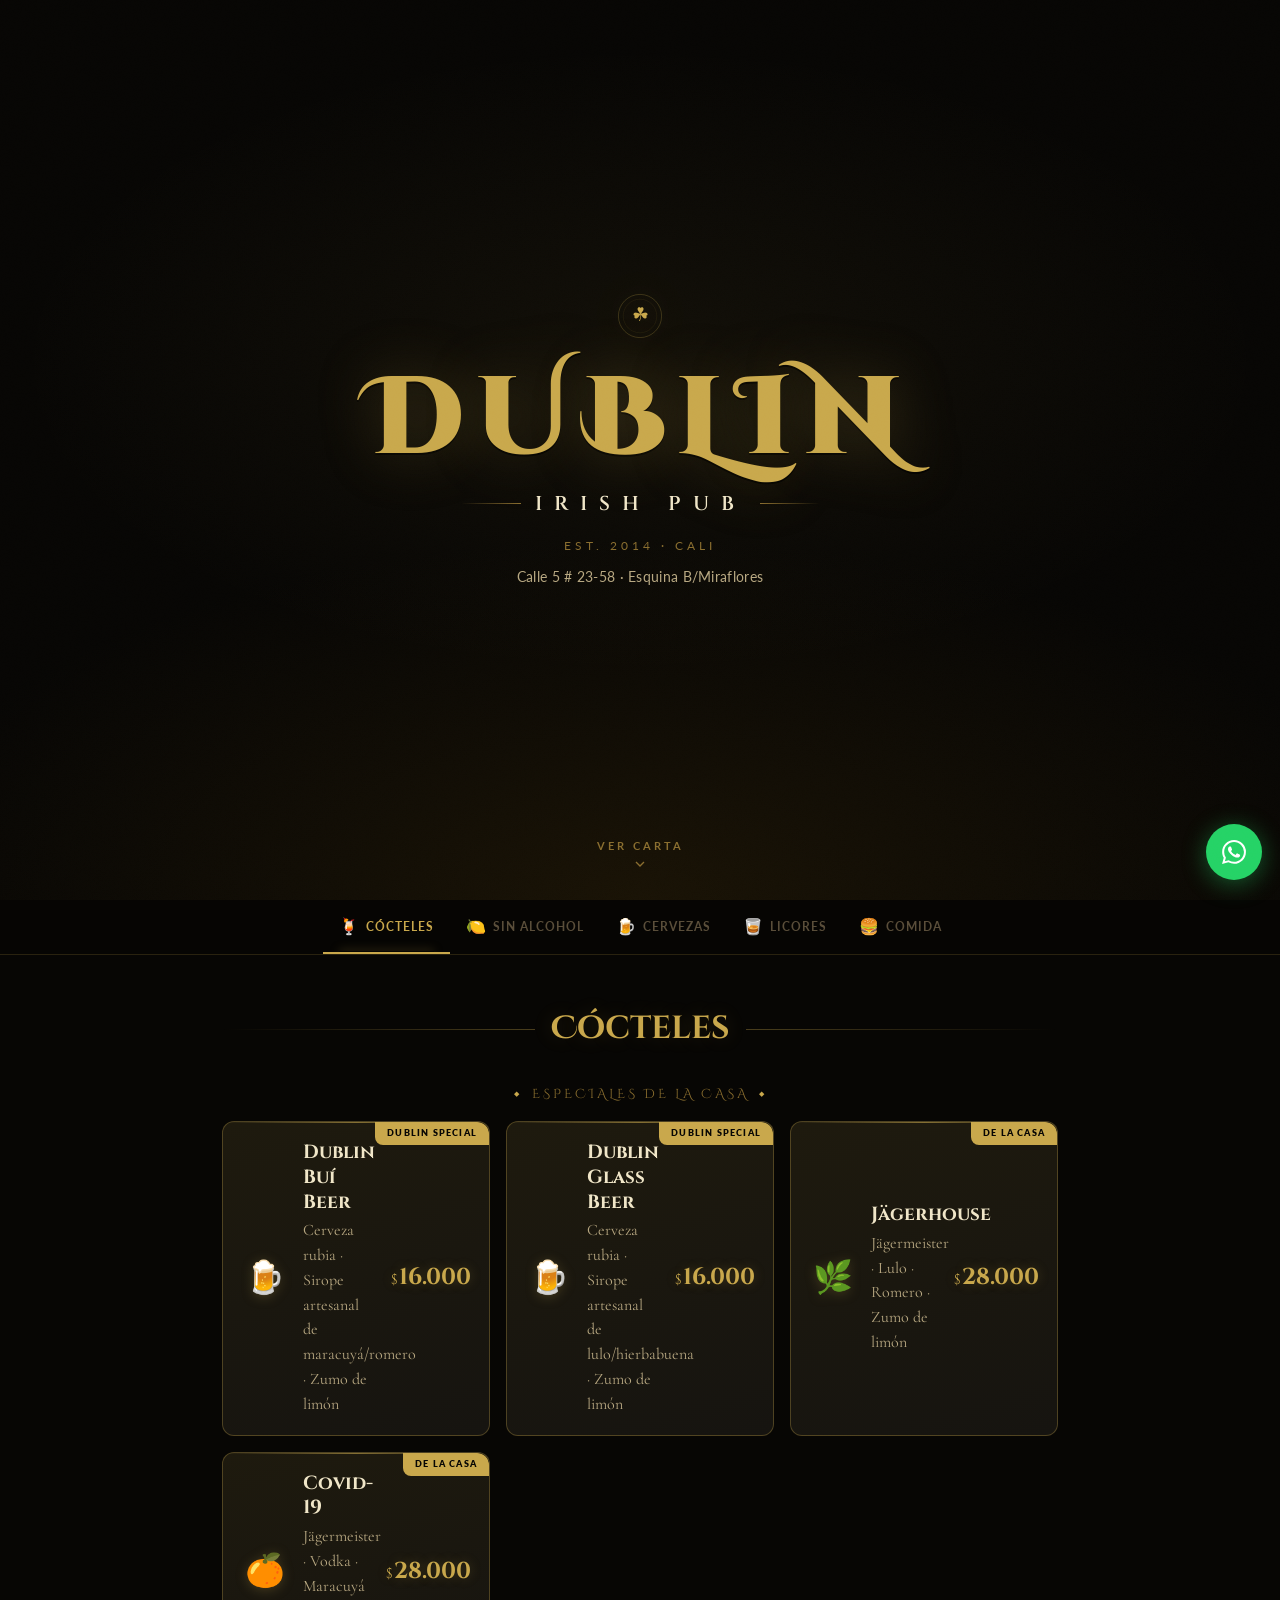
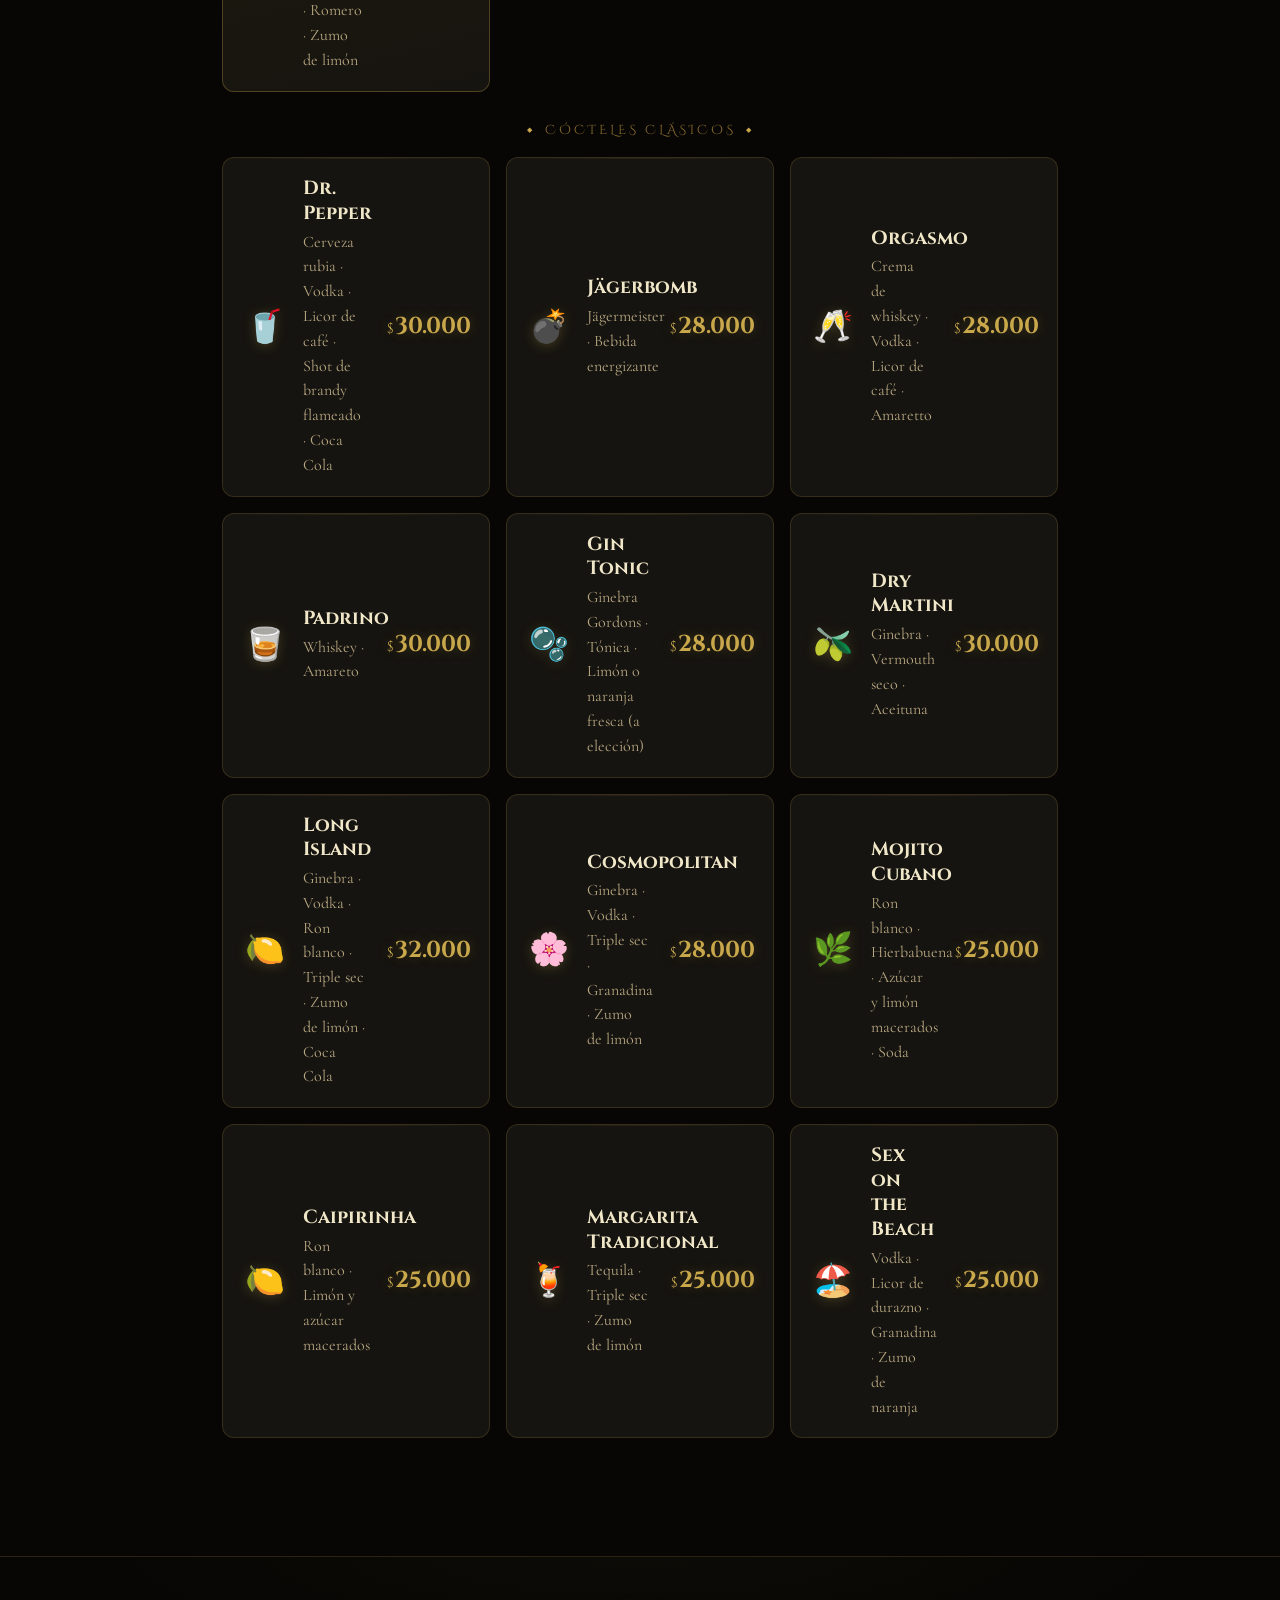
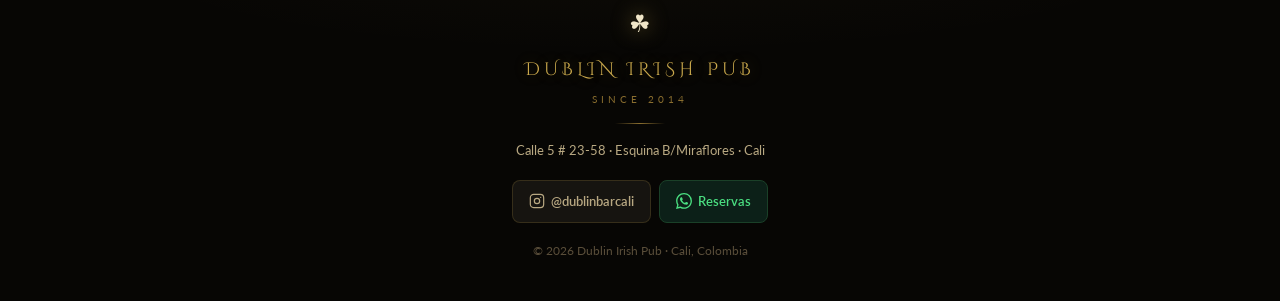
==== commit 0e5121b4: "Añadir productos fuera del menu a dublin" ====
--- a/index.html
+++ b/index.html
@@ -101,6 +101,30 @@
           <span class="currency">$</span><span class="amount">16.000</span>
         </div>
       </article>
+
+      <article class="drink-card featured" onclick="openProduct(this)">
+        <div class="card-ribbon">De la Casa</div>
+        <div class="card-icon">🌿</div>
+        <div class="card-content">
+          <h3 class="card-name">Jägerhouse</h3>
+          <p class="card-desc">Jägermeister · Lulo · Romero · Zumo de limón</p>
+        </div>
+        <div class="card-price-tag">
+          <span class="currency">$</span><span class="amount">28.000</span>
+        </div>
+      </article>
+
+      <article class="drink-card featured" onclick="openProduct(this)">
+        <div class="card-ribbon">De la Casa</div>
+        <div class="card-icon">🍊</div>
+        <div class="card-content">
+          <h3 class="card-name">Covid-19</h3>
+          <p class="card-desc">Jägermeister · Vodka · Maracuyá · Romero · Zumo de limón</p>
+        </div>
+        <div class="card-price-tag">
+          <span class="currency">$</span><span class="amount">28.000</span>
+        </div>
+      </article>
     </div>
 
     <!-- Cócteles regulares -->
@@ -121,28 +145,6 @@
       </article>
 
       <article class="drink-card" onclick="openProduct(this)">
-        <div class="card-icon">🌿</div>
-        <div class="card-content">
-          <h3 class="card-name">Jägerhouse</h3>
-          <p class="card-desc">Jägermeister · Lulo · Romero · Zumo de limón</p>
-        </div>
-        <div class="card-price-tag">
-          <span class="currency">$</span><span class="amount">28.000</span>
-        </div>
-      </article>
-
-      <article class="drink-card" onclick="openProduct(this)">
-        <div class="card-icon">🍊</div>
-        <div class="card-content">
-          <h3 class="card-name">Covid-19</h3>
-          <p class="card-desc">Jägermeister · Vodka · Maracuyá · Romero · Zumo de limón</p>
-        </div>
-        <div class="card-price-tag">
-          <span class="currency">$</span><span class="amount">28.000</span>
-        </div>
-      </article>
-
-      <article class="drink-card" onclick="openProduct(this)">
         <div class="card-icon">💣</div>
         <div class="card-content">
           <h3 class="card-name">Jägerbomb</h3>
@@ -179,7 +181,7 @@
         <div class="card-icon">🫧</div>
         <div class="card-content">
           <h3 class="card-name">Gin Tonic</h3>
-          <p class="card-desc">Ginebra · Tónica · Limón</p>
+          <p class="card-desc">Ginebra Gordons · Tónica · Limón o naranja fresca (a elección)</p>
         </div>
         <div class="card-price-tag">
           <span class="currency">$</span><span class="amount">28.000</span>
@@ -281,7 +283,7 @@
           <h3 class="card-name">Sodas Italianas</h3>
           <p class="card-desc">Soda · Sirope artesanal de tu elección · Zumo de limón</p>
           <div class="card-flavors">
-            <span>Maracuyá</span><span>Lulo</span><span>Lychee & Berry</span><span>Borojo & Especias</span>
+            <span>Maracuyá</span><span>Lulo</span><span>Frutos Rojos</span><span>Borojó</span><span>Jengibre</span>
           </div>
         </div>
         <div class="card-price-tag">
@@ -338,17 +340,29 @@
       <div class="beer-row"><span class="beer-name">Budweiser <em>(lata 250ml)</em></span><span class="beer-dots"></span><span class="beer-price">$7.000</span></div>
       <div class="beer-row"><span class="beer-name">Club Colombia Dorada</span><span class="beer-dots"></span><span class="beer-price">$8.000</span></div>
       <div class="beer-row"><span class="beer-name">Club Colombia Roja</span><span class="beer-dots"></span><span class="beer-price">$8.000</span></div>
+      <div class="beer-row"><span class="beer-name">Club Colombia Negra</span><span class="beer-dots"></span><span class="beer-price">$8.000</span></div>
+      <div class="beer-row"><span class="beer-name">Club Colombia Trigo</span><span class="beer-dots"></span><span class="beer-price">$8.000</span></div>
+      <div class="beer-row"><span class="beer-name">Águila Original</span><span class="beer-dots"></span><span class="beer-price">$8.000</span></div>
       <div class="beer-row"><span class="beer-name">Águila Light</span><span class="beer-dots"></span><span class="beer-price">$8.000</span></div>
       <div class="beer-row"><span class="beer-name">Poker</span><span class="beer-dots"></span><span class="beer-price">$7.000</span></div>
+      <div class="beer-row"><span class="beer-name">Cerveza Draft <em>(barril 500ml)</em></span><span class="beer-dots"></span><span class="beer-price">$12.000</span></div>
       <div class="beer-row"><span class="beer-name">Smirnoff Ice</span><span class="beer-dots"></span><span class="beer-price">$12.000</span></div>
-      <div class="beer-row"><span class="beer-name">Draff <em>(lata 550ml)</em></span><span class="beer-dots"></span><span class="beer-price">$18.000</span></div>
-    </div>
-
-    <div class="promo-banner">
-      <div class="promo-icon">🍻</div>
-      <div class="promo-text">
-        <strong>¿Litrico o miedo?</strong>
-        <span>¡Pregunta por el litro de cerveza nacional!</span>
+    </div>
+
+    <div class="promo-grid">
+      <div class="promo-banner">
+        <div class="promo-icon">🍻</div>
+        <div class="promo-text">
+          <strong>¿Litrico o miedo?</strong>
+          <span>Pregunta por el litro de cerveza nacional</span>
+        </div>
+      </div>
+      <div class="promo-banner">
+        <div class="promo-icon">🪣</div>
+        <div class="promo-text">
+          <strong>Balde: paga 5, lleva 6</strong>
+          <span>En todas las cervezas no artesanales</span>
+        </div>
       </div>
     </div>
   </section>
@@ -408,7 +422,7 @@
         <div class="food-info">
           <h3 class="food-name">Cheese Burger</h3>
           <p class="food-desc">Pan artesanal · Carne de res · Queso cheddar · Lechuga · Tomate · Cebolla · Salsa de la casa · Papas a la francesa</p>
-          <div class="food-price">$34.000</div>
+          <div class="food-price">$21.000</div>
         </div>
       </article>
 
--- a/dublin.css
+++ b/dublin.css
@@ -424,6 +424,16 @@
   color:var(--gold);
   flex-shrink:0;
   white-space:nowrap;
+}
+
+/* Promo Grid */
+.promo-grid {
+  display:grid;
+  grid-template-columns:1fr;
+  gap:12px;
+}
+@media (min-width: 480px) {
+  .promo-grid { grid-template-columns:1fr 1fr; }
 }
 
 /* Promo Banner */
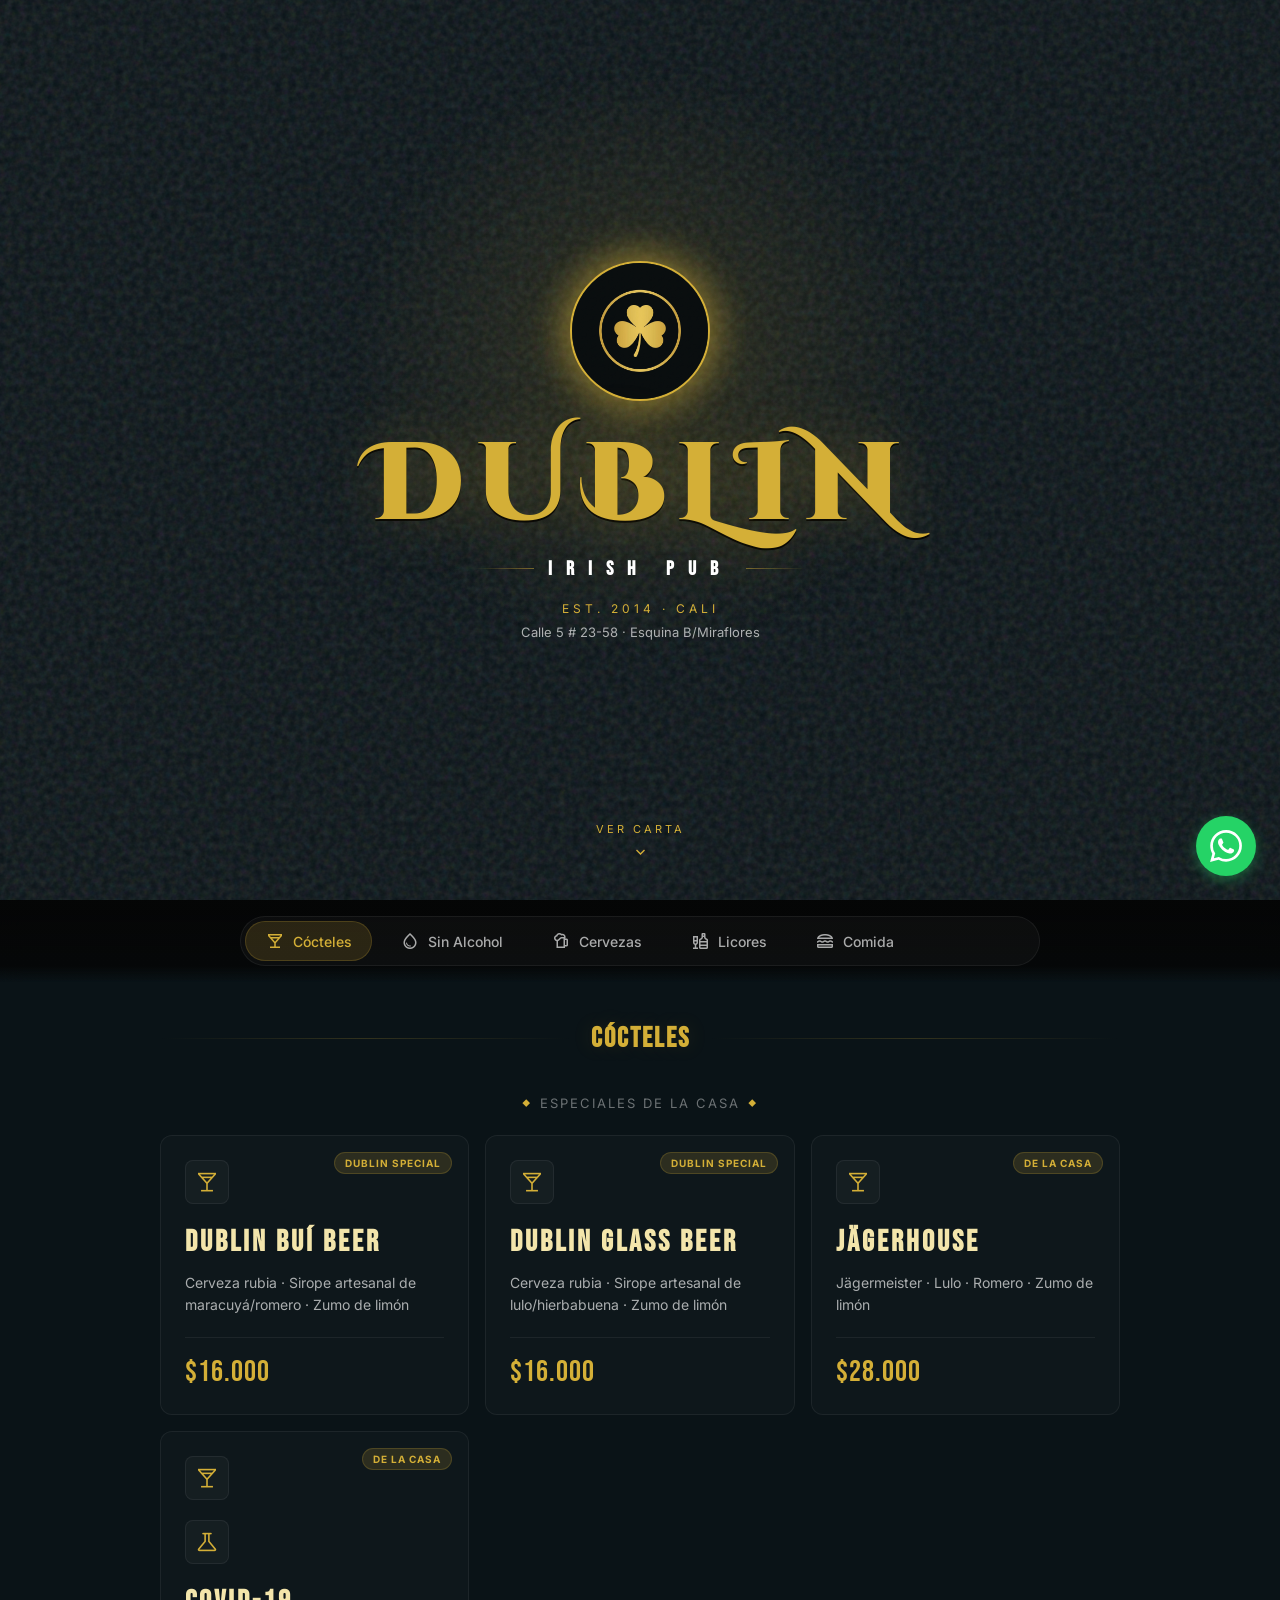
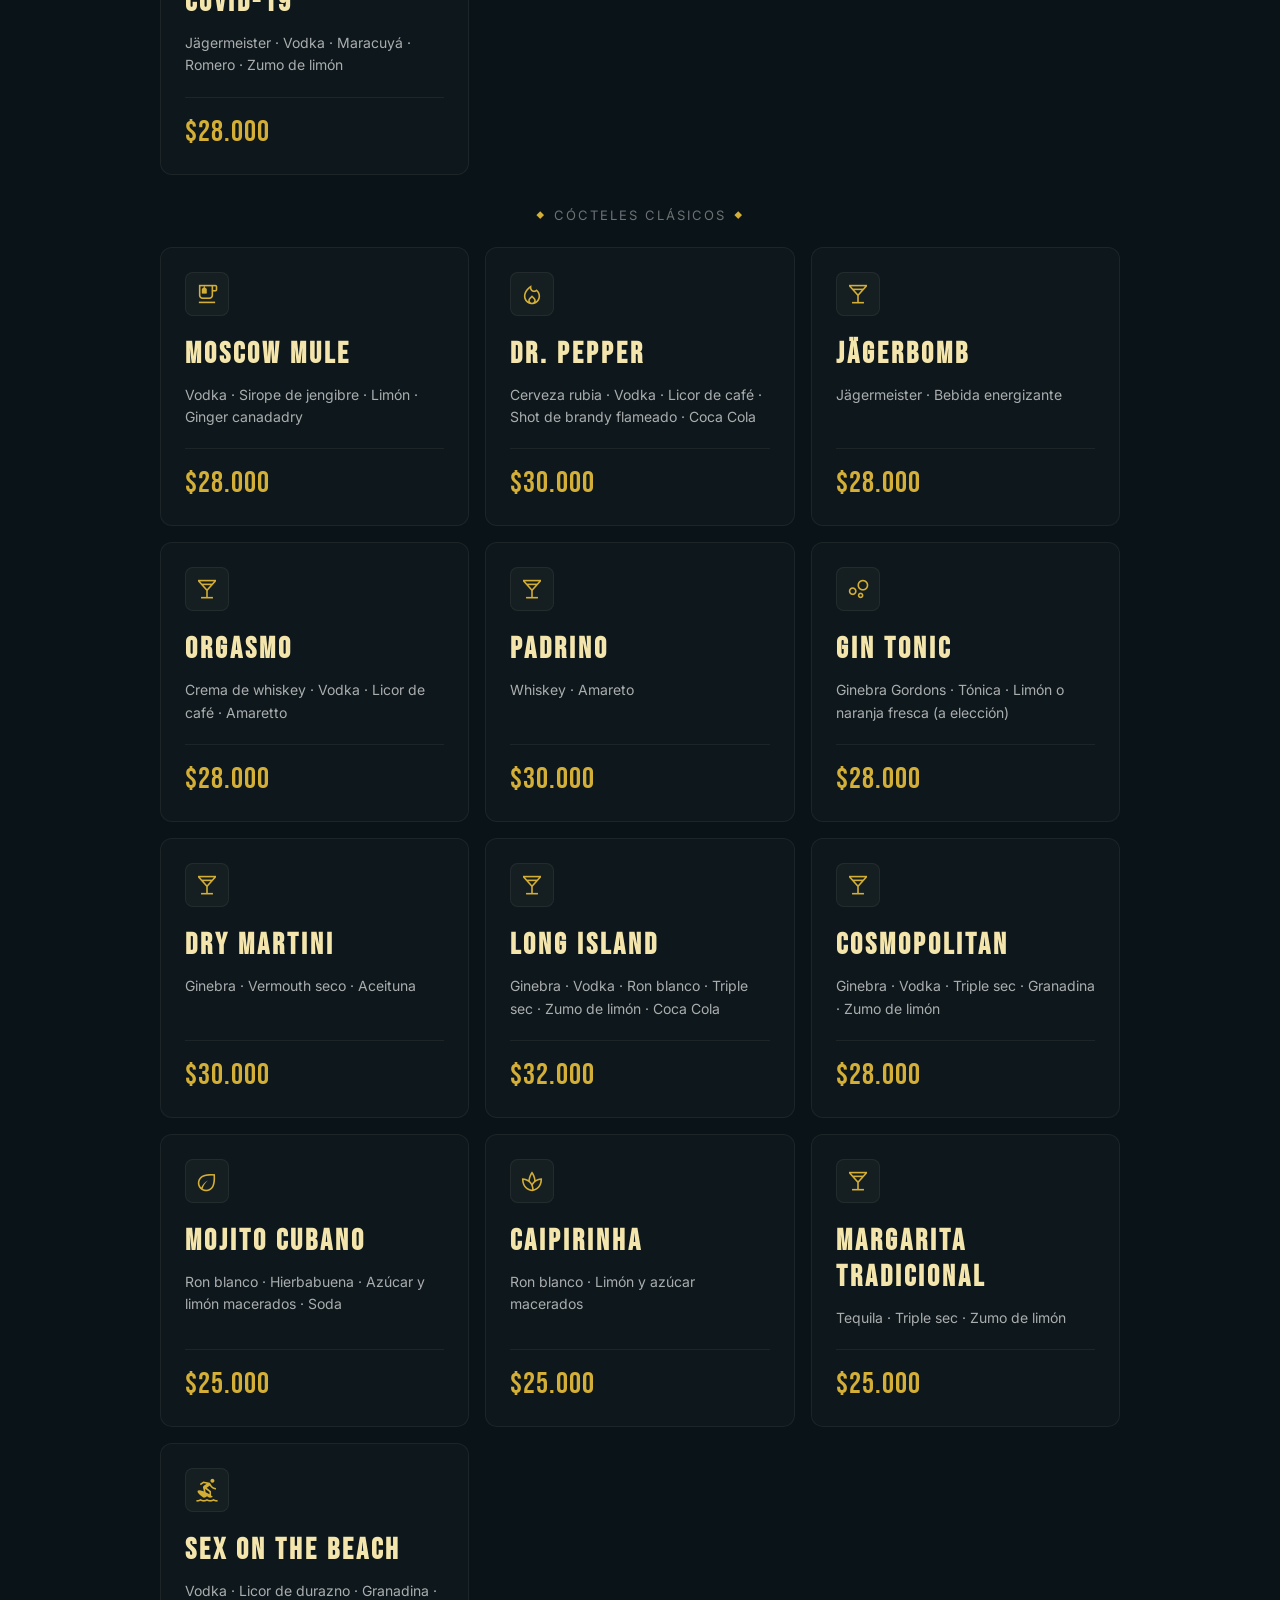
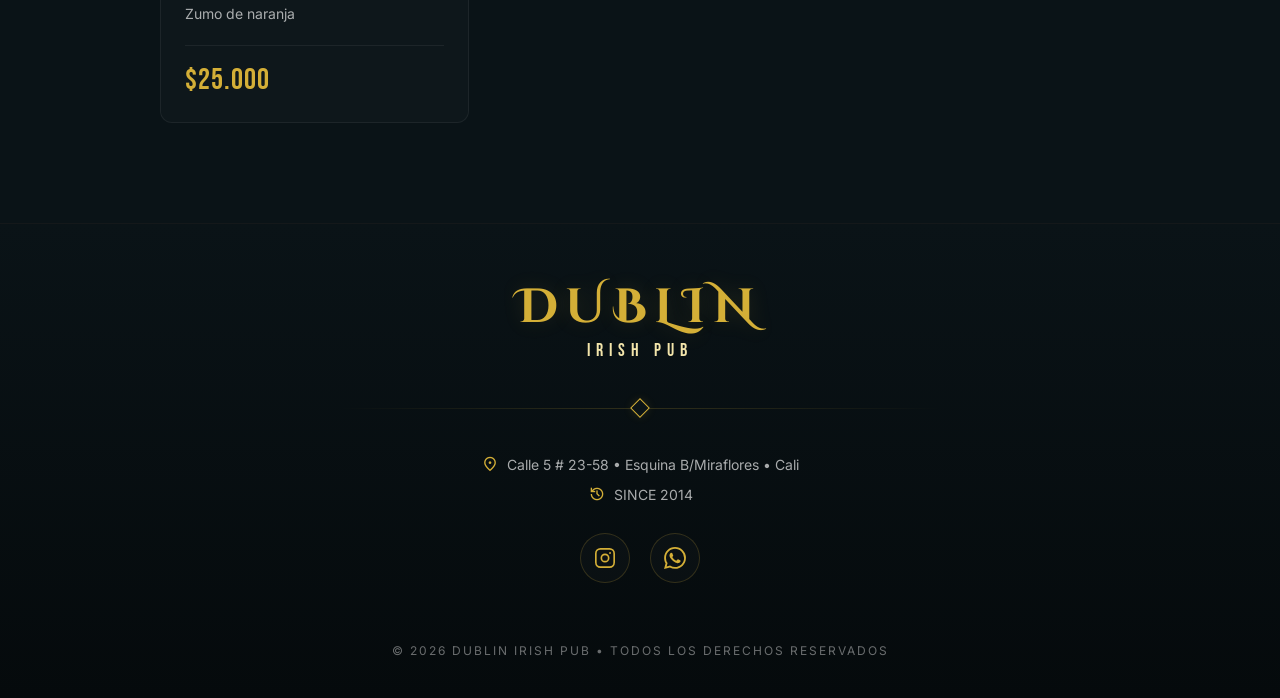
==== commit 00bda4a2: "Rediseño de pagina web + Actualización de precios y Productos nuevos" ====
--- a/index.html
+++ b/index.html
@@ -6,7 +6,8 @@
   <title>Dublin Irish Pub · Carta Digital</title>
   <link rel="icon" type="image/svg+xml" href="favicon_dublin.svg"/>
   <link rel="preconnect" href="https://fonts.googleapis.com"/>
-  <link href="https://fonts.googleapis.com/css2?family=Cormorant+Garamond:ital,wght@0,400;0,600;0,700;1,400&family=Cinzel+Decorative:wght@700;900&family=Cinzel:wght@400;600;700&family=Lato:wght@300;400;700&display=swap" rel="stylesheet"/>
+  <link href="https://fonts.googleapis.com/css2?family=Cormorant+Garamond:ital,wght@0,400;0,600;0,700;1,400&family=Cinzel+Decorative:wght@700;900&family=Cinzel:wght@400;600;700&family=Inter:wght@300;400;600;700&family=Bebas+Neue&display=swap" rel="stylesheet"/>
+  <link href="https://fonts.googleapis.com/css2?family=Material+Symbols+Outlined:opsz,wght,FILL,GRAD@24,300,0,0" rel="stylesheet" />
   <link rel="stylesheet" href="dublin.css"/>
 </head>
 <body>
@@ -18,12 +19,8 @@
 <header class="hero" id="hero">
   <div class="hero-glow"></div>
   <div class="hero-inner">
-    <div class="hero-celtic-knot">
-      <svg viewBox="0 0 80 80" width="48" height="48">
-        <circle cx="40" cy="40" r="36" stroke="var(--gold)" stroke-width="1" fill="none" opacity="0.4"/>
-        <circle cx="40" cy="40" r="28" stroke="var(--gold)" stroke-width="0.5" fill="none" opacity="0.25"/>
-        <text x="40" y="48" text-anchor="middle" font-size="32" fill="var(--gold)">☘</text>
-      </svg>
+    <div class="hero-celtic-knot" style="margin-bottom: 30px;">
+      <img src="shamrock_logo.png" alt="Clover" width="140" height="140" style="border-radius: 50%; border: 2px solid var(--gold); box-shadow: 0 0 40px var(--gold-glow); display: block; margin: 0 auto;">
     </div>
     <h1 class="hero-title">DUBLIN</h1>
     <div class="hero-subtitle-wrap">
@@ -44,19 +41,19 @@
 <nav class="menu-nav" id="menuNav">
   <div class="nav-inner">
     <button class="tab active" data-section="cocteles">
-      <span class="tab-icon">🍹</span><span class="tab-label">Cócteles</span>
+      <span class="material-symbols-outlined">local_bar</span><span class="tab-label">Cócteles</span>
     </button>
     <button class="tab" data-section="sin-alcohol">
-      <span class="tab-icon">🍋</span><span class="tab-label">Sin Alcohol</span>
+      <span class="material-symbols-outlined">water_drop</span><span class="tab-label">Sin Alcohol</span>
     </button>
     <button class="tab" data-section="cervezas">
-      <span class="tab-icon">🍺</span><span class="tab-label">Cervezas</span>
+      <span class="material-symbols-outlined">sports_bar</span><span class="tab-label">Cervezas</span>
     </button>
     <button class="tab" data-section="licores">
-      <span class="tab-icon">🥃</span><span class="tab-label">Licores</span>
+      <span class="material-symbols-outlined">liquor</span><span class="tab-label">Licores</span>
     </button>
     <button class="tab" data-section="comida">
-      <span class="tab-icon">🍔</span><span class="tab-label">Comida</span>
+      <span class="material-symbols-outlined">lunch_dining</span><span class="tab-label">Comida</span>
     </button>
   </div>
 </nav>
@@ -80,7 +77,7 @@
     <div class="cards-grid">
       <article class="drink-card featured" onclick="openProduct(this)">
         <div class="card-ribbon">Dublin Special</div>
-        <div class="card-icon">🍺</div>
+        <div class="card-icon-wrap"><span class="material-symbols-outlined">local_bar</span></div>
         <div class="card-content">
           <h3 class="card-name">Dublin Buí Beer</h3>
           <p class="card-desc">Cerveza rubia · Sirope artesanal de maracuyá/romero · Zumo de limón</p>
@@ -92,7 +89,7 @@
 
       <article class="drink-card featured" onclick="openProduct(this)">
         <div class="card-ribbon">Dublin Special</div>
-        <div class="card-icon">🍺</div>
+        <div class="card-icon-wrap"><span class="material-symbols-outlined">local_bar</span></div>
         <div class="card-content">
           <h3 class="card-name">Dublin Glass Beer</h3>
           <p class="card-desc">Cerveza rubia · Sirope artesanal de lulo/hierbabuena · Zumo de limón</p>
@@ -104,7 +101,7 @@
 
       <article class="drink-card featured" onclick="openProduct(this)">
         <div class="card-ribbon">De la Casa</div>
-        <div class="card-icon">🌿</div>
+        <div class="card-icon-wrap"><span class="material-symbols-outlined">local_bar</span></div>
         <div class="card-content">
           <h3 class="card-name">Jägerhouse</h3>
           <p class="card-desc">Jägermeister · Lulo · Romero · Zumo de limón</p>
@@ -116,9 +113,9 @@
 
       <article class="drink-card featured" onclick="openProduct(this)">
         <div class="card-ribbon">De la Casa</div>
-        <div class="card-icon">🍊</div>
-        <div class="card-content">
-          <h3 class="card-name">Covid-19</h3>
+        <div class="card-icon-wrap"><span class="material-symbols-outlined">local_bar</span></div>
+        <div class="card-content">
+          <div class="card-icon-wrap"><span class="material-symbols-outlined">science</span></div><div class="card-content"><h3 class="card-name">Covid-19</h3>
           <p class="card-desc">Jägermeister · Vodka · Maracuyá · Romero · Zumo de limón</p>
         </div>
         <div class="card-price-tag">
@@ -133,10 +130,16 @@
     </div>
 
     <div class="cards-grid">
-      <article class="drink-card" onclick="openProduct(this)">
-        <div class="card-icon">🥤</div>
-        <div class="card-content">
-          <h3 class="card-name">Dr. Pepper</h3>
+      <article class="drink-card animate-on-scroll" onclick="openProduct(this)">
+        <div class="card-icon-wrap"><span class="material-symbols-outlined">emoji_food_beverage</span></div><div class="card-content"><h3 class="card-name">Moscow Mule</h3>
+          <p class="card-desc">Vodka · Sirope de jengibre · Limón · Ginger canadadry</p>
+        </div>
+        <div class="card-price-tag">
+          <span class="currency">$</span><span class="amount">28.000</span>
+        </div>
+      </article>
+      <article class="drink-card" onclick="openProduct(this)">
+        <div class="card-icon-wrap"><span class="material-symbols-outlined">local_fire_department</span></div><div class="card-content"><h3 class="card-name">Dr. Pepper</h3>
           <p class="card-desc">Cerveza rubia · Vodka · Licor de café · Shot de brandy flameado · Coca Cola</p>
         </div>
         <div class="card-price-tag">
@@ -145,7 +148,7 @@
       </article>
 
       <article class="drink-card" onclick="openProduct(this)">
-        <div class="card-icon">💣</div>
+        <div class="card-icon-wrap"><span class="material-symbols-outlined">local_bar</span></div>
         <div class="card-content">
           <h3 class="card-name">Jägerbomb</h3>
           <p class="card-desc">Jägermeister · Bebida energizante</p>
@@ -156,7 +159,7 @@
       </article>
 
       <article class="drink-card" onclick="openProduct(this)">
-        <div class="card-icon">🥂</div>
+        <div class="card-icon-wrap"><span class="material-symbols-outlined">local_bar</span></div>
         <div class="card-content">
           <h3 class="card-name">Orgasmo</h3>
           <p class="card-desc">Crema de whiskey · Vodka · Licor de café · Amaretto</p>
@@ -167,7 +170,7 @@
       </article>
 
       <article class="drink-card" onclick="openProduct(this)">
-        <div class="card-icon">🥃</div>
+        <div class="card-icon-wrap"><span class="material-symbols-outlined">local_bar</span></div>
         <div class="card-content">
           <h3 class="card-name">Padrino</h3>
           <p class="card-desc">Whiskey · Amareto</p>
@@ -178,9 +181,7 @@
       </article>
 
       <article class="drink-card" onclick="openProduct(this)">
-        <div class="card-icon">🫧</div>
-        <div class="card-content">
-          <h3 class="card-name">Gin Tonic</h3>
+        <div class="card-icon-wrap"><span class="material-symbols-outlined">bubble_chart</span></div><div class="card-content"><h3 class="card-name">Gin Tonic</h3>
           <p class="card-desc">Ginebra Gordons · Tónica · Limón o naranja fresca (a elección)</p>
         </div>
         <div class="card-price-tag">
@@ -189,7 +190,7 @@
       </article>
 
       <article class="drink-card" onclick="openProduct(this)">
-        <div class="card-icon">🫒</div>
+        <div class="card-icon-wrap"><span class="material-symbols-outlined">local_bar</span></div>
         <div class="card-content">
           <h3 class="card-name">Dry Martini</h3>
           <p class="card-desc">Ginebra · Vermouth seco · Aceituna</p>
@@ -200,7 +201,7 @@
       </article>
 
       <article class="drink-card" onclick="openProduct(this)">
-        <div class="card-icon">🍋</div>
+        <div class="card-icon-wrap"><span class="material-symbols-outlined">local_bar</span></div>
         <div class="card-content">
           <h3 class="card-name">Long Island</h3>
           <p class="card-desc">Ginebra · Vodka · Ron blanco · Triple sec · Zumo de limón · Coca Cola</p>
@@ -211,7 +212,7 @@
       </article>
 
       <article class="drink-card" onclick="openProduct(this)">
-        <div class="card-icon">🌸</div>
+        <div class="card-icon-wrap"><span class="material-symbols-outlined">local_bar</span></div>
         <div class="card-content">
           <h3 class="card-name">Cosmopolitan</h3>
           <p class="card-desc">Ginebra · Vodka · Triple sec · Granadina · Zumo de limón</p>
@@ -222,9 +223,7 @@
       </article>
 
       <article class="drink-card" onclick="openProduct(this)">
-        <div class="card-icon">🌿</div>
-        <div class="card-content">
-          <h3 class="card-name">Mojito Cubano</h3>
+        <div class="card-icon-wrap"><span class="material-symbols-outlined">eco</span></div><div class="card-content"><h3 class="card-name">Mojito Cubano</h3>
           <p class="card-desc">Ron blanco · Hierbabuena · Azúcar y limón macerados · Soda</p>
         </div>
         <div class="card-price-tag">
@@ -233,9 +232,7 @@
       </article>
 
       <article class="drink-card" onclick="openProduct(this)">
-        <div class="card-icon">🍋</div>
-        <div class="card-content">
-          <h3 class="card-name">Caipirinha</h3>
+        <div class="card-icon-wrap"><span class="material-symbols-outlined">spa</span></div><div class="card-content"><h3 class="card-name">Caipirinha</h3>
           <p class="card-desc">Ron blanco · Limón y azúcar macerados</p>
         </div>
         <div class="card-price-tag">
@@ -244,7 +241,7 @@
       </article>
 
       <article class="drink-card" onclick="openProduct(this)">
-        <div class="card-icon">🍹</div>
+        <div class="card-icon-wrap"><span class="material-symbols-outlined">local_bar</span></div>
         <div class="card-content">
           <h3 class="card-name">Margarita Tradicional</h3>
           <p class="card-desc">Tequila · Triple sec · Zumo de limón</p>
@@ -255,9 +252,7 @@
       </article>
 
       <article class="drink-card" onclick="openProduct(this)">
-        <div class="card-icon">🏖️</div>
-        <div class="card-content">
-          <h3 class="card-name">Sex on the Beach</h3>
+        <div class="card-icon-wrap"><span class="material-symbols-outlined">surfing</span></div><div class="card-content"><h3 class="card-name">Sex on the Beach</h3>
           <p class="card-desc">Vodka · Licor de durazno · Granadina · Zumo de naranja</p>
         </div>
         <div class="card-price-tag">
@@ -276,11 +271,9 @@
     </div>
 
     <div class="cards-grid">
-      <article class="drink-card featured" onclick="openProduct(this)">
+      <article class="drink-card featured animate-on-scroll" onclick="openProduct(this)">
         <div class="card-ribbon">Artesanal</div>
-        <div class="card-icon">🫧</div>
-        <div class="card-content">
-          <h3 class="card-name">Sodas Italianas</h3>
+        <div class="card-icon-wrap"><span class="material-symbols-outlined">blender</span></div><div class="card-content"><h3 class="card-name">Sodas Italianas</h3>
           <p class="card-desc">Soda · Sirope artesanal de tu elección · Zumo de limón</p>
           <div class="card-flavors">
             <span>Maracuyá</span><span>Lulo</span><span>Frutos Rojos</span><span>Borojó</span><span>Jengibre</span>
@@ -291,8 +284,28 @@
         </div>
       </article>
 
-      <article class="drink-card" onclick="openProduct(this)">
-        <div class="card-icon">🌹</div>
+      <article class="drink-card animate-on-scroll" onclick="openProduct(this)">
+        <div class="card-icon-wrap"><span class="material-symbols-outlined">water_drop</span></div><div class="card-content"><h3 class="card-name">Agua Manantial</h3>
+          <p class="card-desc">Botella de agua natural</p>
+        </div>
+        <div class="card-price-tag">
+          <span class="currency">$</span><span class="amount">6.000</span>
+        </div>
+      </article>
+
+      <article class="drink-card animate-on-scroll" onclick="openProduct(this)">
+        <div class="card-icon-wrap"><span class="material-symbols-outlined">local_bar</span></div>
+        <div class="card-content">
+          <h3 class="card-name">Coca-Cola, Ginger, Tónica y Soda</h3>
+          <p class="card-desc">Gaseosas tradicionales</p>
+        </div>
+        <div class="card-price-tag">
+          <span class="currency">$</span><span class="amount">7.000</span>
+        </div>
+      </article>
+
+      <article class="drink-card" onclick="openProduct(this)">
+        <div class="card-icon-wrap"><span class="material-symbols-outlined">local_bar</span></div>
         <div class="card-content">
           <h3 class="card-name">Simply Red</h3>
           <p class="card-desc">Granadina · Limón · Ginger ale</p>
@@ -303,7 +316,7 @@
       </article>
 
       <article class="drink-card" onclick="openProduct(this)">
-        <div class="card-icon">🌅</div>
+        <div class="card-icon-wrap"><span class="material-symbols-outlined">local_bar</span></div>
         <div class="card-content">
           <h3 class="card-name">Sunrise</h3>
           <p class="card-desc">Zumo de naranja · Granadina</p>
@@ -314,7 +327,7 @@
       </article>
 
       <article class="drink-card" onclick="openProduct(this)">
-        <div class="card-icon">🍃</div>
+        <div class="card-icon-wrap"><span class="material-symbols-outlined">local_bar</span></div>
         <div class="card-content">
           <h3 class="card-name">Limonada Hierbabuena</h3>
           <p class="card-desc">Soda · Hierbabuena · Zumo de limón</p>
@@ -335,18 +348,22 @@
     </div>
 
     <div class="beer-table">
-      <div class="beer-row"><span class="beer-name">Stella Artois</span><span class="beer-dots"></span><span class="beer-price">$10.000</span></div>
-      <div class="beer-row"><span class="beer-name">Corona</span><span class="beer-dots"></span><span class="beer-price">$10.000</span></div>
-      <div class="beer-row"><span class="beer-name">Budweiser <em>(lata 250ml)</em></span><span class="beer-dots"></span><span class="beer-price">$7.000</span></div>
-      <div class="beer-row"><span class="beer-name">Club Colombia Dorada</span><span class="beer-dots"></span><span class="beer-price">$8.000</span></div>
-      <div class="beer-row"><span class="beer-name">Club Colombia Roja</span><span class="beer-dots"></span><span class="beer-price">$8.000</span></div>
-      <div class="beer-row"><span class="beer-name">Club Colombia Negra</span><span class="beer-dots"></span><span class="beer-price">$8.000</span></div>
-      <div class="beer-row"><span class="beer-name">Club Colombia Trigo</span><span class="beer-dots"></span><span class="beer-price">$8.000</span></div>
-      <div class="beer-row"><span class="beer-name">Águila Original</span><span class="beer-dots"></span><span class="beer-price">$8.000</span></div>
-      <div class="beer-row"><span class="beer-name">Águila Light</span><span class="beer-dots"></span><span class="beer-price">$8.000</span></div>
-      <div class="beer-row"><span class="beer-name">Poker</span><span class="beer-dots"></span><span class="beer-price">$7.000</span></div>
-      <div class="beer-row"><span class="beer-name">Cerveza Draft <em>(barril 500ml)</em></span><span class="beer-dots"></span><span class="beer-price">$12.000</span></div>
-      <div class="beer-row"><span class="beer-name">Smirnoff Ice</span><span class="beer-dots"></span><span class="beer-price">$12.000</span></div>
+      <div class="beer-row animate-on-scroll"><span class="beer-name">Silvana <em>(Artesanal)</em></span><span class="beer-dots"></span><span class="beer-price">$13.000</span></div>
+      <div class="beer-row animate-on-scroll"><span class="beer-name">Camelia <em>(Artesanal)</em></span><span class="beer-dots"></span><span class="beer-price">$13.000</span></div>
+      <div class="beer-row animate-on-scroll"><span class="beer-name">Draft Season <em>(Artesanal de barril)</em></span><span class="beer-dots"></span><span class="beer-price">$18.000</span></div>
+      <div class="beer-row animate-on-scroll"><span class="beer-name">Stella Artois</span><span class="beer-dots"></span><span class="beer-price">$12.000</span></div>
+      <div class="beer-row animate-on-scroll"><span class="beer-name">Heineken</span><span class="beer-dots"></span><span class="beer-price">$10.000</span></div>
+      <div class="beer-row animate-on-scroll"><span class="beer-name">Corona</span><span class="beer-dots"></span><span class="beer-price">$10.000</span></div>
+      <div class="beer-row animate-on-scroll"><span class="beer-name">Budweiser <em>(lata 250)</em></span><span class="beer-dots"></span><span class="beer-price">$8.000</span></div>
+      <div class="beer-row animate-on-scroll"><span class="beer-name">Club Colombia Dorada</span><span class="beer-dots"></span><span class="beer-price">$9.000</span></div>
+      <div class="beer-row animate-on-scroll"><span class="beer-name">Club Colombia Roja</span><span class="beer-dots"></span><span class="beer-price">$9.000</span></div>
+      <div class="beer-row animate-on-scroll"><span class="beer-name">Club Colombia Trigo</span><span class="beer-dots"></span><span class="beer-price">$9.000</span></div>
+      <div class="beer-row animate-on-scroll"><span class="beer-name">Águila Original</span><span class="beer-dots"></span><span class="beer-price">$8.000</span></div>
+      <div class="beer-row animate-on-scroll"><span class="beer-name">Águila Light</span><span class="beer-dots"></span><span class="beer-price">$8.000</span></div>
+      <div class="beer-row animate-on-scroll"><span class="beer-name">Águila Cero</span><span class="beer-dots"></span><span class="beer-price">$8.000</span></div>
+      <div class="beer-row animate-on-scroll"><span class="beer-name">Poker</span><span class="beer-dots"></span><span class="beer-price">$8.000</span></div>
+      <div class="beer-row animate-on-scroll"><span class="beer-name">Tecate</span><span class="beer-dots"></span><span class="beer-price">$6.000</span></div>
+      <div class="beer-row animate-on-scroll"><span class="beer-name">Smirnoff</span><span class="beer-dots"></span><span class="beer-price">$12.000</span></div>
     </div>
 
     <div class="promo-grid">
@@ -381,16 +398,17 @@
         <span class="col-label">Botella</span>
         <span class="col-label">Caneca</span>
       </div>
-      <div class="licor-row"><span class="licor-name">Aguard. Blanco del Valle</span><span class="licor-price">$85.000</span><span class="licor-price">$45.000</span></div>
-      <div class="licor-row"><span class="licor-name">Ron Viejo de Caldas</span><span class="licor-price">$100.000</span><span class="licor-price">$55.000</span></div>
-      <div class="licor-row"><span class="licor-name">Ron Caldas 8 Años</span><span class="licor-price">$170.000</span><span class="licor-price">$110.000</span></div>
-      <div class="licor-row"><span class="licor-name">Vodka Absolut</span><span class="licor-price">$180.000</span><span class="licor-price">$100.000</span></div>
-      <div class="licor-row"><span class="licor-name">Tequila Jose C. Olmeca</span><span class="licor-price">$170.000</span><span class="licor-price">$95.000</span></div>
-      <div class="licor-row"><span class="licor-name">Tequila Jimador</span><span class="licor-price">$200.000</span><span class="licor-price">$110.000</span></div>
-      <div class="licor-row"><span class="licor-name">Jägermeister</span><span class="licor-price">$180.000</span><span class="licor-price">$100.000</span></div>
-      <div class="licor-row"><span class="licor-name">Jack Daniel's</span><span class="licor-price">$220.000</span><span class="licor-price">$110.000</span></div>
-      <div class="licor-row"><span class="licor-name">Jameson</span><span class="licor-price">$200.000</span><span class="licor-price">$100.000</span></div>
-      <div class="licor-row no-caneca"><span class="licor-name">Ginebra Gordons</span><span class="licor-price">$140.000</span><span class="licor-price dim">—</span></div>
+      <div class="licor-row animate-on-scroll"><span class="licor-name">Aguard. Amarillo</span><span class="licor-price">$100.000</span><span class="licor-price">$60.000</span></div>
+      <div class="licor-row animate-on-scroll"><span class="licor-name">Aguard. Blanco del Valle</span><span class="licor-price">$85.000</span><span class="licor-price">$45.000</span></div>
+      <div class="licor-row animate-on-scroll"><span class="licor-name">Ron Viejo de Caldas</span><span class="licor-price">$100.000</span><span class="licor-price">$55.000</span></div>
+      <div class="licor-row animate-on-scroll"><span class="licor-name">Ron Caldas 8 Años</span><span class="licor-price">$170.000</span><span class="licor-price">$110.000</span></div>
+      <div class="licor-row animate-on-scroll"><span class="licor-name">Vodka Absolut</span><span class="licor-price">$180.000</span><span class="licor-price">$100.000</span></div>
+      <div class="licor-row animate-on-scroll"><span class="licor-name">Tequila Jose C. Olmeca</span><span class="licor-price">$170.000</span><span class="licor-price">$95.000</span></div>
+      <div class="licor-row animate-on-scroll"><span class="licor-name">Tequila Jimador</span><span class="licor-price">$200.000</span><span class="licor-price">$110.000</span></div>
+      <div class="licor-row animate-on-scroll"><span class="licor-name">Jägermeister</span><span class="licor-price">$180.000</span><span class="licor-price">$100.000</span></div>
+      <div class="licor-row animate-on-scroll"><span class="licor-name">Jack Daniel's</span><span class="licor-price">$220.000</span><span class="licor-price">$110.000</span></div>
+      <div class="licor-row animate-on-scroll"><span class="licor-name">Jameson</span><span class="licor-price">$200.000</span><span class="licor-price">$100.000</span></div>
+      <div class="licor-row no-caneca animate-on-scroll"><span class="licor-name">Ginebra Gordons</span><span class="licor-price">$140.000</span><span class="licor-price dim">—</span></div>
     </div>
 
     <div class="reserva-callout">
@@ -417,31 +435,45 @@
     </div>
 
     <div class="food-grid">
-      <article class="food-card" onclick="openProduct(this)">
-        <div class="food-emoji">🍔</div>
+      <article class="food-card animate-on-scroll premium" onclick="openProduct(this)">
+        <div class="food-badge">Premium</div>
+        <div class="card-icon-wrap"><span class="material-symbols-outlined">lunch_dining</span></div>
         <div class="food-info">
-          <h3 class="food-name">Cheese Burger</h3>
-          <p class="food-desc">Pan artesanal · Carne de res · Queso cheddar · Lechuga · Tomate · Cebolla · Salsa de la casa · Papas a la francesa</p>
+          <h3 class="food-name">SP Autor (Big Bang)</h3>
+          <p class="food-desc">Pan artesanal · 160g carne de res seleccionada · Queso mozzarella apanado en doritos · Mermelada de lulo con tocineta en reducción de tequila · Salsa ahumada de la casa · Cebolla caramelizada · Lechuga y tomates frescos · Salsa de la casa acompañado de papas rústicas</p>
+          <div class="food-price">$38.900</div>
+        </div>
+      </article>
+
+      <article class="food-card animate-on-scroll" onclick="openProduct(this)">
+        <div class="card-icon-wrap"><span class="material-symbols-outlined">lunch_dining</span></div>
+        <div class="food-info">
+          <h3 class="food-name">Cheeseburguer</h3>
+          <p class="food-desc">Pan artesanal · 160g carne seleccionada · Cebolla caramelizada · Chimichurri · Lechuga · Tomate · Cebolla crispy · Salsa de la casa bañada en queso mozzarella fundido</p>
+          <div class="food-price">$34.000</div>
+        </div>
+      </article>
+
+      <article class="food-card animate-on-scroll" onclick="openProduct(this)">
+        <div class="card-icon-wrap"><span class="material-symbols-outlined">lunch_dining</span></div>
+        <div class="food-info">
+          <h3 class="food-name">SP Original</h3>
+          <p class="food-desc">Pan artesanal · 160g carne seleccionada · Cebolla caramelizada · Chimichurri · Reducción de piña con canela y tequila · Jamón ahumado · Queso cheddar acompañada de papas rústicas</p>
+          <div class="food-price">$29.900</div>
+        </div>
+      </article>
+    </div>
+
+    <!-- Cheese Fingers -->
+    <div class="subsection-label">
+      <span class="sub-diamond">◆</span> Para Compartir <span class="sub-diamond">◆</span>
+    </div>
+
+    <div class="food-grid">
+      <article class="food-card animate-on-scroll" onclick="openProduct(this)">
+        <div class="card-icon-wrap"><span class="material-symbols-outlined">tapas</span></div><div class="food-info"><h3 class="food-name">Cheese Fingers</h3>
+          <p class="food-desc">4 deditos de queso mozzarella apanados con doritos, acompañado de salsa oriental</p>
           <div class="food-price">$21.000</div>
-        </div>
-      </article>
-
-      <article class="food-card" onclick="openProduct(this)">
-        <div class="food-emoji">🍔</div>
-        <div class="food-info">
-          <h3 class="food-name">Hamburguesa SP Original</h3>
-          <p class="food-desc">Pan artesanal · 160g carne Angus · Salsa chipotle · Chimichurri · Cebolla caramelizada · Aderezo de piña · Tocineta · Verduras · Jamón · Queso cheddar</p>
-          <div class="food-price">$29.900</div>
-        </div>
-      </article>
-
-      <article class="food-card premium" onclick="openProduct(this)">
-        <div class="food-badge">Premium</div>
-        <div class="food-emoji">🍔</div>
-        <div class="food-info">
-          <h3 class="food-name">Hamburguesa SP de Autor</h3>
-          <p class="food-desc">Pan artesanal · 160g carne Angus 100% certificada · Queso mozarella apanado en Doritos · Mermelada de lulo con tocineta en reducción con tequila · Salsa ahumada de la casa · Cebolla caramelizada · Lechuga y tomates frescos · Acompañada con papas a la francesa</p>
-          <div class="food-price">$38.900</div>
         </div>
       </article>
     </div>
@@ -452,11 +484,11 @@
     </div>
 
     <div class="food-grid">
-      <article class="food-card" onclick="openProduct(this)">
-        <div class="food-emoji">🧀</div>
-        <div class="food-info">
-          <h3 class="food-name">Nachos</h3>
-          <p class="food-desc">Totopos de maíz · Carne desmechada en su salsa · Maíz tierno · Queso mozarella gratinados · Guacamole · Pico de gallo · Frijol refrito · Salsa chipotle</p>
+      <article class="food-card animate-on-scroll" onclick="openProduct(this)">
+        <div class="card-icon-wrap">
+          <svg width="24" height="24" viewBox="0 0 24 24" fill="none" stroke="currentColor" stroke-width="1.5" stroke-linecap="round" stroke-linejoin="round" style="color: var(--gold);"><path d="M12 2L2 20h20L12 2z"/><circle cx="12" cy="14" r="2" fill="currentColor"/></svg>
+        </div><div class="food-info"><h3 class="food-name">Nachos SP</h3>
+          <p class="food-desc">Totopos de maiz crocante · Queso gratinado · Chile con carne pico de gallo · Guacamole · Salsa chipotle</p>
           <div class="food-price">$28.000</div>
         </div>
       </article>
@@ -468,11 +500,9 @@
     </div>
 
     <div class="food-grid">
-      <article class="food-card" onclick="openProduct(this)">
-        <div class="food-emoji">🥪</div>
-        <div class="food-info">
-          <h3 class="food-name">Sándwich Pernil Ahumado</h3>
-          <p class="food-desc">Pan baguette · Láminas de pierna de cerdo ahumada al barril · Cebolla caramelizada · Mojo cubano · Salsa de la casa · Queso mozarella · Verduras</p>
+      <article class="food-card animate-on-scroll" onclick="openProduct(this)">
+        <div class="card-icon-wrap"><span class="material-symbols-outlined">breakfast_dining</span></div><div class="food-info"><h3 class="food-name">Sandwich SP</h3>
+          <p class="food-desc">Pan baguette · Laminas de pierna de cerdo al barril · Cebolla caramelizada · Mojo cubano · Salsa de la casa · Queso cheddar · Lechuga · Tomates</p>
           <div class="food-price">$31.000</div>
         </div>
       </article>
@@ -484,11 +514,9 @@
     </div>
 
     <div class="food-grid">
-      <article class="food-card" onclick="openProduct(this)">
-        <div class="food-emoji">🍟</div>
-        <div class="food-info">
-          <h3 class="food-name">Papas SP</h3>
-          <p class="food-desc">Papas a la francesa con salsas especiales de la casa</p>
+      <article class="food-card animate-on-scroll" onclick="openProduct(this)">
+        <div class="card-icon-wrap"><span class="material-symbols-outlined">fastfood</span></div><div class="food-info"><h3 class="food-name">Papas Super SP</h3>
+          <p class="food-desc">Papas a la francesa artesanales gratinadas · Tocineta bondiola de cerdo al barril · Cebolla caramelizada · 150g de carne angus bañadas en nuestra salsa de la casa</p>
           <div class="food-price">$30.000</div>
         </div>
       </article>
@@ -498,24 +526,30 @@
 
 </main>
 
-<!-- ░░░ FOOTER ░░░ -->
+<!-- ─── FOOTER PREMIUM ─── -->
 <footer class="site-footer">
-  <div class="footer-shamrock">☘</div>
-  <div class="footer-brand">DUBLIN IRISH PUB</div>
-  <div class="footer-est">SINCE 2014</div>
-  <div class="footer-rule"></div>
-  <div class="footer-address">Calle 5 # 23-58 · Esquina B/Miraflores · Cali</div>
-  <div class="footer-links">
-    <a href="https://www.instagram.com/dublinbarcali/" target="_blank" class="footer-link">
-      <svg width="16" height="16" viewBox="0 0 24 24" fill="none" stroke="currentColor" stroke-width="1.8" stroke-linecap="round" stroke-linejoin="round"><rect x="2" y="2" width="20" height="20" rx="5"/><circle cx="12" cy="12" r="4"/><circle cx="17.5" cy="6.5" r="1" fill="currentColor" stroke="none"/></svg>
-      @dublinbarcali
-    </a>
-    <a href="https://wa.me/573015307754" target="_blank" class="footer-link wa-link">
-      <svg width="16" height="16" viewBox="0 0 24 24" fill="currentColor"><path d="M17.472 14.382c-.297-.149-1.758-.867-2.03-.967-.273-.099-.471-.148-.67.15-.197.297-.767.966-.94 1.164-.173.199-.347.223-.644.075-.297-.15-1.255-.463-2.39-1.475-.883-.788-1.48-1.761-1.653-2.059-.173-.297-.018-.458.13-.606.134-.133.298-.347.446-.52.149-.174.198-.298.298-.497.099-.198.05-.371-.025-.52-.075-.149-.669-1.612-.916-2.207-.242-.579-.487-.5-.669-.51-.173-.008-.371-.01-.57-.01-.198 0-.52.074-.792.372-.272.297-1.04 1.016-1.04 2.479 0 1.462 1.065 2.875 1.213 3.074.149.198 2.096 3.2 5.077 4.487.709.306 1.262.489 1.694.625.712.227 1.36.195 1.871.118.571-.085 1.758-.719 2.006-1.413.248-.694.248-1.289.173-1.413-.074-.124-.272-.198-.57-.347m-5.421 7.403h-.004a9.87 9.87 0 0 1-5.031-1.378l-.361-.214-3.741.982.998-3.648-.235-.374a9.86 9.86 0 0 1-1.51-5.26c.001-5.45 4.436-9.884 9.888-9.884 2.64 0 5.122 1.03 6.988 2.898a9.825 9.825 0 0 1 2.893 6.994c-.003 5.45-4.437 9.884-9.885 9.884m8.413-18.297A11.815 11.815 0 0 0 12.05 0C5.495 0 .16 5.335.157 11.892c0 2.096.547 4.142 1.588 5.945L.057 24l6.305-1.654a11.882 11.882 0 0 0 5.683 1.448h.005c6.554 0 11.89-5.335 11.893-11.893a11.821 11.821 0 0 0-3.48-8.413z"/></svg>
-      Reservas
-    </a>
+  <div class="footer-inner">
+    <div class="footer-brand">
+      <h2 class="footer-logo">DUBLIN</h2>
+      <div class="footer-sub">IRISH PUB</div>
+    </div>
+    <div class="footer-divider">
+      <div class="diamond"></div>
+    </div>
+    <div class="footer-info">
+      <p><span class="material-symbols-outlined">location_on</span> Calle 5 # 23-58 • Esquina B/Miraflores • Cali</p>
+      <p><span class="material-symbols-outlined">history</span> SINCE 2014</p>
+    </div>
+    <div class="footer-socials">
+      <a href="https://www.instagram.com/dublinbarcali/" target="_blank" class="social-btn" title="Instagram">
+        <svg width="22" height="22" viewBox="0 0 24 24" fill="none" stroke="currentColor" stroke-width="1.8" stroke-linecap="round" stroke-linejoin="round"><rect x="2" y="2" width="20" height="20" rx="5"/><circle cx="12" cy="12" r="4"/><circle cx="17.5" cy="6.5" r="1" fill="currentColor" stroke="none"/></svg>
+      </a>
+      <a href="https://wa.me/573015307754" target="_blank" class="social-btn" title="WhatsApp">
+        <svg width="22" height="22" viewBox="0 0 24 24" fill="currentColor"><path d="M17.472 14.382c-.297-.149-1.758-.867-2.03-.967-.273-.099-.471-.148-.67.15-.197.297-.767.966-.94 1.164-.173.199-.347.223-.644.075-.297-.15-1.255-.463-2.39-1.475-.883-.788-1.48-1.761-1.653-2.059-.173-.297-.018-.458.13-.606.134-.133.298-.347.446-.52.149-.174.198-.298.298-.497.099-.198.05-.371-.025-.52-.075-.149-.669-1.612-.916-2.207-.242-.579-.487-.5-.669-.51-.173-.008-.371-.01-.57-.01-.198 0-.52.074-.792.372-.272.297-1.04 1.016-1.04 2.479 0 1.462 1.065 2.875 1.213 3.074.149.198 2.096 3.2 5.077 4.487.709.306 1.262.489 1.694.625.712.227 1.36.195 1.871.118.571-.085 1.758-.719 2.006-1.413.248-.694.248-1.289.173-1.413-.074-.124-.272-.198-.57-.347m-5.421 7.403h-.004a9.87 9.87 0 0 1-5.031-1.378l-.361-.214-3.741.982.998-3.648-.235-.374a9.86 9.86 0 0 1-1.51-5.26c.001-5.45 4.436-9.884 9.888-9.884 2.64 0 5.122 1.03 6.988 2.898a9.825 9.825 0 0 1 2.893 6.994c-.003 5.45-4.437 9.884-9.885 9.884m8.413-18.297A11.815 11.815 0 0 0 12.05 0C5.495 0 .16 5.335.157 11.892c0 2.096.547 4.142 1.588 5.945L.057 24l6.305-1.654a11.882 11.882 0 0 0 5.683 1.448h.005c6.554 0 11.89-5.335 11.893-11.893a11.821 11.821 0 0 0-3.48-8.413z"/></svg>
+      </a>
+    </div>
   </div>
-  <div class="footer-copy">© 2026 Dublin Irish Pub · Cali, Colombia</div>
+  <div class="footer-copy">© 2026 Dublin Irish Pub • Todos los derechos reservados</div>
 </footer>
 
 <!-- FAB WhatsApp -->
@@ -523,25 +557,19 @@
   <svg width="24" height="24" viewBox="0 0 24 24" fill="currentColor"><path d="M17.472 14.382c-.297-.149-1.758-.867-2.03-.967-.273-.099-.471-.148-.67.15-.197.297-.767.966-.94 1.164-.173.199-.347.223-.644.075-.297-.15-1.255-.463-2.39-1.475-.883-.788-1.48-1.761-1.653-2.059-.173-.297-.018-.458.13-.606.134-.133.298-.347.446-.52.149-.174.198-.298.298-.497.099-.198.05-.371-.025-.52-.075-.149-.669-1.612-.916-2.207-.242-.579-.487-.5-.669-.51-.173-.008-.371-.01-.57-.01-.198 0-.52.074-.792.372-.272.297-1.04 1.016-1.04 2.479 0 1.462 1.065 2.875 1.213 3.074.149.198 2.096 3.2 5.077 4.487.709.306 1.262.489 1.694.625.712.227 1.36.195 1.871.118.571-.085 1.758-.719 2.006-1.413.248-.694.248-1.289.173-1.413-.074-.124-.272-.198-.57-.347m-5.421 7.403h-.004a9.87 9.87 0 0 1-5.031-1.378l-.361-.214-3.741.982.998-3.648-.235-.374a9.86 9.86 0 0 1-1.51-5.26c.001-5.45 4.436-9.884 9.888-9.884 2.64 0 5.122 1.03 6.988 2.898a9.825 9.825 0 0 1 2.893 6.994c-.003 5.45-4.437 9.884-9.885 9.884m8.413-18.297A11.815 11.815 0 0 0 12.05 0C5.495 0 .16 5.335.157 11.892c0 2.096.547 4.142 1.588 5.945L.057 24l6.305-1.654a11.882 11.882 0 0 0 5.683 1.448h.005c6.554 0 11.89-5.335 11.893-11.893a11.821 11.821 0 0 0-3.48-8.413z"/></svg>
 </a>
 
-<!-- ░░░ PRODUCT MODAL ░░░ -->
+<!-- ─── PRODUCT MODAL (CENTERED) ─── -->
 <div class="modal-overlay" id="productOverlay" onclick="closeProduct(event)">
-  <div class="product-sheet" id="productModal">
-    <div class="sheet-handle"></div>
-    <button class="sheet-close" onclick="closeProductDirect()">✕</button>
+  <div class="product-sheet" id="productModal" onclick="event.stopPropagation()">
+    <button class="sheet-close" onclick="closeProductDirect()"><span class="material-symbols-outlined">close</span></button>
     <div class="sheet-icon" id="pmIcon"></div>
-    <div class="sheet-body">
-      <div class="sheet-badge" id="pmBadge"></div>
-      <h2 class="sheet-name" id="pmName"></h2>
-      <p class="sheet-desc" id="pmDesc"></p>
-      <div class="sheet-flavors" id="pmFlavors"></div>
-      <div class="sheet-footer">
-        <div class="sheet-price" id="pmPrice"></div>
-        <button class="sheet-wa-btn" id="pmWaBtn">
-          <svg width="18" height="18" viewBox="0 0 24 24" fill="currentColor"><path d="M17.472 14.382c-.297-.149-1.758-.867-2.03-.967-.273-.099-.471-.148-.67.15-.197.297-.767.966-.94 1.164-.173.199-.347.223-.644.075-.297-.15-1.255-.463-2.39-1.475-.883-.788-1.48-1.761-1.653-2.059-.173-.297-.018-.458.13-.606.134-.133.298-.347.446-.52.149-.174.198-.298.298-.497.099-.198.05-.371-.025-.52-.075-.149-.669-1.612-.916-2.207-.242-.579-.487-.5-.669-.51-.173-.008-.371-.01-.57-.01-.198 0-.52.074-.792.372-.272.297-1.04 1.016-1.04 2.479 0 1.462 1.065 2.875 1.213 3.074.149.198 2.096 3.2 5.077 4.487.709.306 1.262.489 1.694.625.712.227 1.36.195 1.871.118.571-.085 1.758-.719 2.006-1.413.248-.694.248-1.289.173-1.413-.074-.124-.272-.198-.57-.347m-5.421 7.403h-.004a9.87 9.87 0 0 1-5.031-1.378l-.361-.214-3.741.982.998-3.648-.235-.374a9.86 9.86 0 0 1-1.51-5.26c.001-5.45 4.436-9.884 9.888-9.884 2.64 0 5.122 1.03 6.988 2.898a9.825 9.825 0 0 1 2.893 6.994c-.003 5.45-4.437 9.884-9.885 9.884m8.413-18.297A11.815 11.815 0 0 0 12.05 0C5.495 0 .16 5.335.157 11.892c0 2.096.547 4.142 1.588 5.945L.057 24l6.305-1.654a11.882 11.882 0 0 0 5.683 1.448h.005c6.554 0 11.89-5.335 11.893-11.893a11.821 11.821 0 0 0-3.48-8.413z"/></svg>
-          Pedir / Reservar
-        </button>
-      </div>
-    </div>
+    <div class="sheet-badge" id="pmBadge"></div>
+    <h2 class="sheet-name" id="pmName"></h2>
+    <p class="sheet-desc" id="pmDesc"></p>
+    <div class="sheet-price" id="pmPrice"></div>
+    <button class="sheet-wa-btn" id="pmWaBtn">
+      <svg width="20" height="20" viewBox="0 0 24 24" fill="currentColor"><path d="M17.472 14.382c-.297-.149-1.758-.867-2.03-.967-.273-.099-.471-.148-.67.15-.197.297-.767.966-.94 1.164-.173.199-.347.223-.644.075-.297-.15-1.255-.463-2.39-1.475-.883-.788-1.48-1.761-1.653-2.059-.173-.297-.018-.458.13-.606.134-.133.298-.347.446-.52.149-.174.198-.298.298-.497.099-.198.05-.371-.025-.52-.075-.149-.669-1.612-.916-2.207-.242-.579-.487-.5-.669-.51-.173-.008-.371-.01-.57-.01-.198 0-.52.074-.792.372-.272.297-1.04 1.016-1.04 2.479 0 1.462 1.065 2.875 1.213 3.074.149.198 2.096 3.2 5.077 4.487.709.306 1.262.489 1.694.625.712.227 1.36.195 1.871.118.571-.085 1.758-.719 2.006-1.413.248-.694.248-1.289.173-1.413-.074-.124-.272-.198-.57-.347m-5.421 7.403h-.004a9.87 9.87 0 0 1-5.031-1.378l-.361-.214-3.741.982.998-3.648-.235-.374a9.86 9.86 0 0 1-1.51-5.26c.001-5.45 4.436-9.884 9.888-9.884 2.64 0 5.122 1.03 6.988 2.898a9.825 9.825 0 0 1 2.893 6.994c-.003 5.45-4.437 9.884-9.885 9.884m8.413-18.297A11.815 11.815 0 0 0 12.05 0C5.495 0 .16 5.335.157 11.892c0 2.096.547 4.142 1.588 5.945L.057 24l6.305-1.654a11.882 11.882 0 0 0 5.683 1.448h.005c6.554 0 11.89-5.335 11.893-11.893a11.821 11.821 0 0 0-3.48-8.413z"/></svg>
+      Pedir / Reservar
+    </button>
   </div>
 </div>
 
@@ -573,4 +601,7 @@
 
 <script src="dublin.js"></script>
 </body>
-</html>+</html>
+
+
+
--- a/dublin.css
+++ b/dublin.css
@@ -1,1008 +1,570 @@
 /* ════════════════════════════════════════════════════
-   DUBLIN IRISH PUB — dublin.css  v2.0
-   Mobile-first · Dark Luxury · Gold Accents · Irish Heritage
-   Breakpoints: 390 → 640 → 900 → 1200
-════════════════════════════════════════════════════ */
-
-/* ─── DESIGN TOKENS ─────────────────────────────── */
+   DUBLIN IRISH PUB — REDISEÑO PREMIUM SHADCN v3.0
+════════════════════════════════════════════════════ */
+
 :root {
-  --gold:          #c9a84c;
-  --gold-light:    #e8d48b;
-  --gold-dim:      #8a6e2f;
-  --gold-pale:     rgba(201,168,76,0.10);
-  --gold-border:   rgba(201,168,76,0.18);
-  --gold-border-h: rgba(201,168,76,0.45);
-  --gold-glow:     0 0 24px rgba(201,168,76,0.20);
-
-  --bg:            #070604;
-  --bg2:           #0c0a06;
-  --bg3:           #12100a;
-  --surface:       #161410;
-  --surface2:      #1c1912;
-  --surface3:      #242018;
-
-  --text:          #f0e6c8;
-  --text-dim:      #b8a882;
-  --text-mute:     #5a4e3a;
-
-  --wa:            #25D366;
-  --wa-dark:       #128C4D;
-
-  --font-display:  'Cinzel Decorative', serif;
-  --font-heading:  'Cinzel', serif;
-  --font-body:     'Cormorant Garamond', serif;
-  --font-ui:       'Lato', sans-serif;
-
-  --radius:        12px;
-  --radius-sm:     8px;
-  --radius-lg:     18px;
-
-  --ease-out:      cubic-bezier(.16,1,.3,1);
-  --ease-spring:   cubic-bezier(.32,1.2,.6,1);
-}
-
-/* ─── RESET ─────────────────────────────────────── */
-*, *::before, *::after { margin:0; padding:0; box-sizing:border-box; }
-html { scroll-behavior:smooth; -webkit-text-size-adjust:100%; }
+  /* Paleta Base (Dark Slate / Teal de la carta PDF) */
+  --bg-base: #0a1317;
+  --bg-card: rgba(255, 255, 255, 0.02);
+  --bg-card-hover: rgba(255, 255, 255, 0.04);
+  
+  /* Dorado Premium */
+  --gold: #D4AF37;
+  --gold-dim: rgba(212, 175, 55, 0.15);
+  --gold-glow: rgba(212, 175, 55, 0.4);
+  --gold-text: #F3E5AB;
+
+  /* Texto */
+  --text-primary: #FFFFFF;
+  --text-secondary: rgba(255, 255, 255, 0.65);
+  --text-muted: rgba(255, 255, 255, 0.4);
+
+  /* Bordes y UI */
+  --border-subtle: rgba(255, 255, 255, 0.06);
+  --border-gold: rgba(212, 175, 55, 0.2);
+  --radius-sm: 8px;
+  --radius-md: 12px;
+  --radius-lg: 16px;
+  --radius-pill: 9999px;
+
+  /* Tipografía */
+  --font-display: 'Cinzel Decorative', serif;
+  --font-heading: 'Bebas Neue', sans-serif;
+  --font-body: 'Inter', sans-serif;
+
+  /* Animaciones (Apple-like Spring) */
+  --spring: cubic-bezier(0.175, 0.885, 0.32, 1.1);
+  --smooth: cubic-bezier(0.16, 1, 0.3, 1);
+}
+
+* { margin:0; padding:0; box-sizing:border-box; -webkit-tap-highlight-color:transparent; }
+
+html {
+  scroll-behavior: auto; /* Controlado por JS para offset exacto */
+}
+
 body {
-  background:var(--bg);
-  color:var(--text);
-  font-family:var(--font-body);
-  font-size:17px;
-  line-height:1.65;
-  min-height:100svh;
-  overflow-x:hidden;
-  -webkit-font-smoothing:antialiased;
-  -moz-osx-font-smoothing:grayscale;
-}
-a { text-decoration:none; color:inherit; }
-button { cursor:pointer; border:none; background:none; font-family:inherit; }
-img { display:block; max-width:100%; }
-* { -webkit-tap-highlight-color:transparent; }
-
-/* ─── SCROLLBAR ─────────────────────────────────── */
-::-webkit-scrollbar       { width:4px; height:4px; }
-::-webkit-scrollbar-track { background:transparent; }
-::-webkit-scrollbar-thumb { background:var(--gold-dim); border-radius:4px; }
-
-/* ─── GRAIN TEXTURE ─────────────────────────────── */
+  background-color: var(--bg-base);
+  color: var(--text-primary);
+  font-family: var(--font-body);
+  -webkit-font-smoothing: antialiased;
+  min-height: 100vh;
+  position: relative;
+  overflow-x: hidden;
+}
+
+/* ─── RUIDO DE FONDO (Noise Texture) ─── */
 .grain {
-  position:fixed; inset:0; z-index:9999;
-  pointer-events:none; opacity:.35;
-  mix-blend-mode:overlay;
-  background-image:url("data:image/svg+xml,%3Csvg xmlns='http://www.w3.org/2000/svg' width='200' height='200'%3E%3Cfilter id='n'%3E%3CfeTurbulence type='fractalNoise' baseFrequency='.75' numOctaves='4' stitchTiles='stitch'/%3E%3C/filter%3E%3Crect width='100%25' height='100%25' filter='url(%23n)' opacity='.06'/%3E%3C/svg%3E");
-  background-size:200px;
-}
-
-/* ════════════════════════════════════════════════════
-   HERO
+  position: fixed; top: 0; left: 0; width: 100vw; height: 100vh;
+  pointer-events: none; z-index: -1; opacity: 0.15;
+  background-image: url("data:image/svg+xml,%3Csvg viewBox='0 0 200 200' xmlns='http://www.w3.org/2000/svg'%3E%3Cfilter id='noiseFilter'%3E%3CfeTurbulence type='fractalNoise' baseFrequency='0.65' numOctaves='3' stitchTiles='stitch'/%3E%3C/filter%3E%3Crect width='100%25' height='100%25' filter='url(%23noiseFilter)'/%3E%3C/svg%3E");
+}
+
+/* ════════════════════════════════════════════════════
+   HERO SECTION (ORIGINAL RESTAURADO Y MEJORADO)
 ════════════════════════════════════════════════════ */
 .hero {
-  position:relative;
-  min-height:100svh;
-  display:flex; flex-direction:column;
-  align-items:center; justify-content:center;
-  padding:60px 24px 80px;
-  text-align:center;
-  overflow:hidden;
-}
+  position: relative;
+  min-height: 100vh;
+  display: flex; flex-direction: column;
+  align-items: center; justify-content: center;
+  padding: 40px 20px;
+  text-align: center;
+}
+
 .hero-glow {
-  position:absolute; inset:0; pointer-events:none;
-  background:
-    radial-gradient(ellipse 70% 50% at 50% 40%, rgba(201,168,76,0.06) 0%, transparent 70%),
-    radial-gradient(ellipse 120% 80% at 50% 100%, rgba(30,22,6,0.8) 0%, transparent 50%);
-}
-
-.hero-inner { position:relative; z-index:2; }
+  position: absolute;
+  top: 40%; left: 50%;
+  transform: translate(-50%, -50%);
+  width: 60vw; height: 60vw; max-width: 600px; max-height: 600px;
+  background: radial-gradient(circle, rgba(212,175,55,0.15) 0%, transparent 70%);
+  z-index: 0; pointer-events: none;
+}
+
+.hero-inner { position: relative; z-index: 1; }
 
 .hero-celtic-knot {
-  margin-bottom:16px;
-  animation:float 4s ease-in-out infinite;
-  filter:drop-shadow(0 0 20px rgba(201,168,76,0.4));
-}
+  margin-bottom: 16px;
+  animation: float 4s ease-in-out infinite;
+  filter: drop-shadow(0 0 20px rgba(212,175,55,0.4));
+}
+
 @keyframes float {
-  0%,100% { transform:translateY(0); }
-  50%     { transform:translateY(-6px); }
+  0%, 100% { transform: translateY(0); }
+  50% { transform: translateY(-6px); }
 }
 
 .hero-title {
-  font-family:var(--font-display);
-  font-size:clamp(52px,15vw,110px);
-  font-weight:900; line-height:1;
-  color:var(--gold);
-  letter-spacing:clamp(4px,2vw,12px);
-  text-shadow:
-    0 0 60px rgba(201,168,76,0.25),
-    0 2px 0 rgba(0,0,0,0.9);
-  animation:title-in 1s var(--ease-out) both;
-}
+  font-family: var(--font-display);
+  font-size: clamp(52px, 15vw, 110px);
+  font-weight: 900; line-height: 1;
+  color: var(--gold);
+  letter-spacing: clamp(4px, 2vw, 12px);
+  text-shadow: 0 0 60px rgba(212,175,55,0.25), 0 2px 0 rgba(0,0,0,0.9);
+  animation: title-in 1.2s var(--smooth) both;
+}
+
 @keyframes title-in {
-  from { opacity:0; transform:translateY(30px) scale(0.95); filter:blur(4px); }
-  to   { opacity:1; transform:translateY(0) scale(1); filter:blur(0); }
+  from { opacity: 0; transform: translateY(30px) scale(0.95); filter: blur(8px); }
+  to   { opacity: 1; transform: translateY(0) scale(1); filter: blur(0); }
 }
 
 .hero-subtitle-wrap {
-  display:flex; align-items:center; justify-content:center; gap:14px;
-  margin:12px 0 16px;
-  animation:subtitle-in 1s var(--ease-out) 0.15s both;
-}
+  display: flex; align-items: center; justify-content: center; gap: 14px;
+  margin: 16px 0 20px;
+  animation: subtitle-in 1s var(--smooth) 0.2s both;
+}
+
 @keyframes subtitle-in {
-  from { opacity:0; transform:translateY(16px); }
-  to   { opacity:1; transform:translateY(0); }
-}
+  from { opacity: 0; transform: translateY(16px); }
+  to   { opacity: 1; transform: translateY(0); }
+}
+
 .hero-rule {
-  width:clamp(30px,10vw,60px); height:1px;
-  background:linear-gradient(to right, transparent, var(--gold-dim));
+  width: clamp(30px, 10vw, 60px); height: 1px;
+  background: linear-gradient(to right, transparent, var(--gold));
+  opacity: 0.5;
 }
 .hero-rule:last-child {
-  background:linear-gradient(to left, transparent, var(--gold-dim));
-}
+  background: linear-gradient(to left, transparent, var(--gold));
+}
+
 .hero-subtitle {
-  font-family:var(--font-heading); font-weight:600;
-  font-size:clamp(13px,3.5vw,20px);
-  color:var(--text);
-  letter-spacing:clamp(5px,2vw,12px);
-  text-transform:uppercase;
+  font-family: var(--font-heading); font-weight: 600;
+  font-size: clamp(14px, 3.5vw, 20px);
+  color: var(--text-primary);
+  letter-spacing: clamp(6px, 2vw, 14px);
+  text-transform: uppercase;
 }
 
 .hero-est {
-  font-family:var(--font-ui);
-  font-size:12px; letter-spacing:4px;
-  color:var(--gold-dim);
-  text-transform:uppercase;
-  margin-bottom:10px;
-  animation:subtitle-in 1s var(--ease-out) 0.25s both;
+  font-family: var(--font-body); font-size: 12px; letter-spacing: 4px;
+  color: var(--gold); margin-bottom: 8px; text-transform: uppercase;
+  animation: fade-in 1s ease 0.4s both;
 }
 .hero-address {
-  font-family:var(--font-ui);
-  font-size:14px; color:var(--text-dim);
-  letter-spacing:.3px;
-  animation:subtitle-in 1s var(--ease-out) 0.3s both;
-}
+  font-family: var(--font-body); font-size: 13px; color: var(--text-secondary);
+  animation: fade-in 1s ease 0.5s both;
+}
+
+@keyframes fade-in { from { opacity: 0; } to { opacity: 1; } }
 
 .scroll-cta {
-  position:absolute;
-  bottom:max(28px, env(safe-area-inset-bottom));
-  left:0; right:0;
-  display:flex; flex-direction:column; align-items:center; gap:4px;
-  font-family:var(--font-ui);
-  font-size:11px; font-weight:700;
-  letter-spacing:3px; text-transform:uppercase;
-  color:var(--gold-dim);
-  animation:bob 2.5s ease-in-out infinite, subtitle-in 1s var(--ease-out) 0.5s both;
-  transition:color .2s;
-}
-.scroll-cta:hover { color:var(--gold); }
-@keyframes bob { 0%,100%{transform:translateY(0)} 50%{transform:translateY(6px)} }
-
-/* ════════════════════════════════════════════════════
-   NAV TABS
+  position: absolute; bottom: 40px; left: 50%; transform: translateX(-50%);
+  background: none; border: none; color: var(--gold);
+  font-family: var(--font-body); font-size: 11px; letter-spacing: 3px;
+  text-transform: uppercase; cursor: pointer;
+  display: flex; flex-direction: column; align-items: center; gap: 8px;
+  animation: fade-in 1s ease 1s both;
+}
+.scroll-cta svg { animation: bounce 2s infinite; }
+@keyframes bounce { 0%, 20%, 50%, 80%, 100% { transform: translateY(0); } 40% { transform: translateY(-6px); } 60% { transform: translateY(-3px); } }
+
+/* ════════════════════════════════════════════════════
+   MODERN STICKY TABS (SHADCN PILLS)
 ════════════════════════════════════════════════════ */
 .menu-nav {
-  position:sticky; top:0; z-index:100;
-  background:rgba(7,6,4,0.95);
-  border-bottom:1px solid var(--gold-border);
-  backdrop-filter:blur(16px);
-  -webkit-backdrop-filter:blur(16px);
-}
+  position: sticky; top: 0; z-index: 100;
+  padding: 16px 20px;
+  background: linear-gradient(to bottom, rgba(5,5,5,0.95) 0%, rgba(5,5,5,0.8) 80%, transparent 100%);
+  backdrop-filter: blur(12px);
+  -webkit-backdrop-filter: blur(12px);
+}
+
 .nav-inner {
-  display:flex;
-  overflow-x:auto;
-  scrollbar-width:none;
-  max-width:800px;
-  margin:0 auto;
-  padding:0 4px;
-}
-/* Centrar tabs solo cuando no hacen overflow (pantallas anchas) */
-@media (min-width: 640px) {
-  .nav-inner { justify-content:center; }
-}
-.nav-inner::-webkit-scrollbar { display:none; }
+  display: flex; gap: 8px;
+  overflow-x: auto;
+  scrollbar-width: none;
+  scroll-behavior: smooth;
+  padding: 4px;
+  background: rgba(255, 255, 255, 0.03);
+  border: 1px solid var(--border-subtle);
+  border-radius: var(--radius-pill);
+  max-width: 800px;
+  margin: 0 auto;
+}
+.nav-inner::-webkit-scrollbar { display: none; }
 
 .tab {
-  flex-shrink:0;
-  display:flex; align-items:center; gap:6px;
-  padding:0 16px;
-  min-height:54px;
-  font-family:var(--font-ui);
-  font-size:12px; font-weight:700;
-  letter-spacing:1px; text-transform:uppercase;
-  color:var(--text-mute);
-  border-bottom:2px solid transparent;
-  transition:color .25s, border-color .25s;
-  white-space:nowrap;
-  position:relative;
-}
-.tab-icon { font-size:16px; }
-.tab:hover { color:var(--text-dim); }
+  flex: 0 0 auto;
+  display: flex; align-items: center; gap: 8px;
+  padding: 10px 20px;
+  background: transparent; border: none;
+  border-radius: var(--radius-pill);
+  color: var(--text-secondary);
+  font-family: var(--font-body); font-size: 14px; font-weight: 500;
+  cursor: pointer; transition: all 0.3s var(--smooth);
+}
+
+.tab span.material-symbols-outlined { font-size: 20px; }
+
 .tab.active {
-  color:var(--gold);
-  border-bottom-color:var(--gold);
-}
-.tab.active::after {
-  content:'';
-  position:absolute; bottom:-1px; left:16px; right:16px;
-  height:2px;
-  box-shadow:0 0 10px rgba(201,168,76,0.5);
-}
-
-/* ════════════════════════════════════════════════════
-   MAIN WRAPPER
+  background: rgba(212, 175, 55, 0.15);
+  color: var(--gold);
+  box-shadow: inset 0 0 0 1px var(--border-gold);
+}
+
+.tab:not(.active):hover { color: var(--text-primary); background: rgba(255,255,255,0.05); }
+
+/* ════════════════════════════════════════════════════
+   SECTIONS & GRIDS
 ════════════════════════════════════════════════════ */
 .menu-main {
-  padding-bottom:max(90px, calc(env(safe-area-inset-bottom) + 90px));
+  max-width: 1000px; margin: 0 auto;
+  padding: 40px 20px 100px;
 }
 
 .menu-section {
-  padding:32px 16px 16px;
-  max-width:780px;
-  margin:0 auto;
-}
-.menu-section.hidden { display:none !important; }
-.menu-section:not(.hidden) {
-  animation:sec-in .4s var(--ease-out) both;
-}
-@keyframes sec-in {
-  from { opacity:0; transform:translateY(16px); }
-  to   { opacity:1; transform:translateY(0); }
-}
-
-/* ─── SECTION HEADER ────────────────────────────── */
+  display: none;
+  animation: section-enter 0.5s var(--smooth) both;
+}
+.menu-section:not(.hidden) { display: block; }
+
+@keyframes section-enter {
+  from { opacity: 0; transform: translateY(10px); }
+  to   { opacity: 1; transform: translateY(0); }
+}
+
 .section-header {
-  display:flex; align-items:center; gap:16px;
-  margin-bottom:28px;
-}
+  display: flex; align-items: center; gap: 20px;
+  margin-bottom: 40px;
+}
+.section-line { flex: 1; height: 1px; background: linear-gradient(90deg, transparent, var(--border-gold), transparent); }
 .section-title {
-  font-family:var(--font-display);
-  font-size:clamp(22px,5.5vw,32px);
-  font-weight:700;
-  color:var(--gold);
-  white-space:nowrap;
-  text-shadow:0 0 20px rgba(201,168,76,0.2);
-}
-.section-line {
-  flex:1; height:1px;
-  background:linear-gradient(to right, rgba(201,168,76,0.35), transparent);
-}
-.section-line:first-child {
-  background:linear-gradient(to left, rgba(201,168,76,0.35), transparent);
-}
-
-/* ─── SUBSECTION LABEL ──────────────────────────── */
+  font-family: var(--font-heading); font-size: 28px;
+  color: var(--gold); letter-spacing: 2px; text-transform: uppercase;
+  text-shadow: 0 0 20px var(--gold-dim);
+}
+
 .subsection-label {
-  font-family:var(--font-display);
-  font-size:13px;
-  color:var(--gold-dim);
-  letter-spacing:3px; text-transform:uppercase;
-  text-align:center;
-  margin:28px 0 16px;
-  display:flex; align-items:center; justify-content:center; gap:10px;
-}
-.sub-diamond { font-size:7px; color:var(--gold); }
-
-/* ════════════════════════════════════════════════════
-   DRINK CARDS — Mobile First
-════════════════════════════════════════════════════ */
-.cards-grid {
-  display:flex; flex-direction:column; gap:10px;
-}
-
-.drink-card {
-  background:var(--surface);
-  border:1px solid var(--gold-border);
-  border-radius:var(--radius);
-  padding:18px;
-  position:relative; overflow:hidden;
-  cursor:pointer;
-  transition:border-color .3s, box-shadow .3s, transform .2s;
-
-  display:grid;
-  grid-template-columns:48px 1fr auto;
-  align-items:center;
-  gap:0 14px;
-}
-.drink-card:active { transform:scale(0.985); }
-.drink-card:hover {
-  border-color:var(--gold-border-h);
-  box-shadow:var(--gold-glow);
-}
-
-/* Top line */
-.drink-card::before {
-  content:'';
-  position:absolute; top:0; left:0; right:0; height:1px;
-  background:linear-gradient(to right, transparent, rgba(201,168,76,0.1), transparent);
-}
-
-/* Featured variant */
-.drink-card.featured {
-  background:linear-gradient(165deg, #1e1a0e 0%, var(--surface) 100%);
-  border-color:rgba(201,168,76,0.3);
-}
-.drink-card.featured::before {
-  background:linear-gradient(to right, transparent, var(--gold), transparent);
-  opacity:0.6;
-}
-
-.card-ribbon {
-  position:absolute; top:0; right:0;
-  background:var(--gold); color:var(--bg);
-  font-family:var(--font-ui);
-  font-size:9px; font-weight:800;
-  letter-spacing:1.2px; text-transform:uppercase;
-  padding:4px 12px;
-  border-radius:0 var(--radius) 0 var(--radius-sm);
-}
-
-.card-icon {
-  font-size:32px;
-  display:flex; align-items:center; justify-content:center;
-  filter:drop-shadow(0 2px 6px rgba(201,168,76,0.25));
-}
-
-.card-content { min-width:0; }
-.card-name {
-  font-family:var(--font-heading);
-  font-size:17px; font-weight:700;
-  color:var(--text); line-height:1.3;
-  margin-bottom:4px;
-}
-.card-desc {
-  font-family:var(--font-body);
-  font-size:15px; line-height:1.55;
-  color:var(--text-dim);
-}
-
-/* Flavors */
-.card-flavors {
-  display:flex; flex-wrap:wrap; gap:4px; margin-top:8px;
-}
-.card-flavors span {
-  background:var(--gold-pale);
-  border:1px solid var(--gold-border);
-  color:var(--gold-dim);
-  font-family:var(--font-ui);
-  font-size:11px; font-weight:700;
-  padding:3px 10px; border-radius:20px;
-  letter-spacing:.4px;
-}
-
-/* Price tag */
-.card-price-tag {
-  display:flex; align-items:baseline; gap:1px;
-  font-family:var(--font-heading);
-  color:var(--gold);
-  text-shadow:0 0 12px rgba(201,168,76,0.25);
-  white-space:nowrap;
-  padding-left:8px;
-}
-.card-price-tag .currency { font-size:14px; font-weight:400; }
-.card-price-tag .amount { font-size:21px; font-weight:700; }
-
-/* ════════════════════════════════════════════════════
-   BEER TABLE
-════════════════════════════════════════════════════ */
-.beer-table {
-  border:1px solid var(--gold-border);
-  border-radius:var(--radius);
-  overflow:hidden;
-  margin-bottom:16px;
-}
-.beer-row {
-  display:flex; align-items:center;
-  padding:16px 20px;
-  border-bottom:1px solid rgba(201,168,76,0.06);
-  transition:background .2s;
-}
-.beer-row:last-child { border-bottom:none; }
-.beer-row:nth-child(odd)  { background:var(--surface); }
-.beer-row:nth-child(even) { background:var(--bg3); }
-.beer-row:hover { background:var(--surface2); }
-
-.beer-name {
-  font-family:var(--font-heading);
-  font-size:16px; font-weight:600;
-  color:var(--text);
-}
-.beer-name em {
-  font-family:var(--font-ui);
-  font-size:12px; font-style:normal;
-  color:var(--text-mute); font-weight:400;
-  margin-left:4px;
+  text-align: center; font-family: var(--font-body); font-size: 13px;
+  color: var(--text-muted); text-transform: uppercase; letter-spacing: 2px;
+  margin: 32px 0 24px; display: flex; align-items: center; justify-content: center; gap: 8px;
+}
+.sub-diamond { color: var(--gold); font-size: 8px; }
+
+.cards-grid, .food-grid {
+  display: grid; grid-template-columns: 1fr; gap: 16px;
+}
+@media (min-width: 600px) { .cards-grid, .food-grid { grid-template-columns: 1fr 1fr; } }
+@media (min-width: 900px) { .cards-grid, .food-grid { grid-template-columns: 1fr 1fr 1fr; } }
+
+/* ════════════════════════════════════════════════════
+   MODERN CARDS (SHADCN STYLE)
+════════════════════════════════════════════════════ */
+.drink-card, .food-card {
+  position: relative;
+  background: var(--bg-card);
+  border: 1px solid var(--border-subtle);
+  border-radius: var(--radius-md);
+  padding: 24px;
+  cursor: pointer;
+  overflow: hidden;
+  display: flex; flex-direction: column;
+  transition: all 0.4s var(--smooth);
+  /* Entrance Animation Initial State */
+  opacity: 0; transform: translateY(20px); filter: blur(4px);
+}
+
+.drink-card:hover, .food-card:hover {
+  background: var(--bg-card-hover);
+  border-color: var(--border-gold);
+  transform: translateY(-4px);
+  box-shadow: 0 12px 30px rgba(0,0,0,0.5), 0 0 20px var(--gold-dim);
+}
+
+/* Featured Ribbon / Badge */
+.card-ribbon, .food-badge {
+  position: absolute; top: 16px; right: 16px;
+  background: rgba(212, 175, 55, 0.15);
+  border: 1px solid var(--border-gold);
+  color: var(--gold);
+  font-size: 10px; font-weight: 700; text-transform: uppercase; letter-spacing: 1px;
+  padding: 4px 10px; border-radius: var(--radius-pill);
+}
+
+/* Card Content Layout */
+.card-icon-wrap {
+  width: 44px; height: 44px;
+  background: rgba(255,255,255,0.03);
+  border: 1px solid var(--border-subtle);
+  border-radius: var(--radius-sm);
+  display: flex; align-items: center; justify-content: center;
+  color: var(--gold); margin-bottom: 20px;
+}
+.card-icon-wrap span.material-symbols-outlined { font-size: 26px; font-weight: 300; }
+
+.card-content, .food-info {
+  flex: 1;
+  display: flex; flex-direction: column;
+  text-align: left;
+}
+
+.card-name, .food-name {
+  font-family: var(--font-heading); font-size: 30px; color: var(--gold-text);
+  margin-bottom: 12px; line-height: 1.2;
+  text-transform: uppercase; letter-spacing: 3px;
+}
+.card-desc, .food-desc {
+  font-size: 14px; color: var(--text-secondary); line-height: 1.6;
+  margin-bottom: 20px; flex: 1;
+  text-transform: none; letter-spacing: normal;
+}
+
+/* Price Tag Original format adapted */
+.card-price-tag, .food-price {
+  font-family: var(--font-heading); font-size: 30px; font-weight: 400; color: var(--gold); letter-spacing: 1px;
+  border-top: 1px solid var(--border-subtle);
+  padding-top: 16px; margin-top: auto;
+}
+.card-flavors { display: none; } /* Hidden in card view, shown in modal */
+
+/* ════════════════════════════════════════════════════
+   TABLES (CERVEZAS & LICORES)
+════════════════════════════════════════════════════ */
+.beer-table, .licores-table {
+  background: var(--bg-card);
+  border: 1px solid var(--border-subtle);
+  border-radius: var(--radius-md);
+  padding: 8px 0; margin-bottom: 24px;
+}
+
+.beer-row, .licor-row {
+  display: flex; align-items: center; justify-content: space-between;
+  padding: 12px 20px;
+  border-bottom: 1px solid rgba(255,255,255,0.02);
+  /* Entrance Animation Initial State */
+  opacity: 0; transform: translateY(10px); filter: blur(2px);
+  transition: all 0.4s var(--smooth);
+}
+.beer-row:last-child, .licor-row:last-child { border-bottom: none; }
+.beer-row:hover, .licor-row:hover { background: rgba(255,255,255,0.03); }
+
+.beer-name, .licor-name {
+  font-size: 15px; color: var(--text-primary); font-weight: 500;
+}
+.beer-name em, .licor-name em {
+  font-size: 12px; color: var(--text-muted); font-style: normal; margin-left: 6px;
 }
 .beer-dots {
-  flex:1;
-  border-bottom:1px dotted rgba(201,168,76,0.15);
-  margin:0 12px;
-  min-width:20px;
-  align-self:flex-end;
-  margin-bottom:4px;
-}
-.beer-price {
-  font-family:var(--font-heading);
-  font-size:17px; font-weight:700;
-  color:var(--gold);
-  flex-shrink:0;
-  white-space:nowrap;
-}
-
-/* Promo Grid */
-.promo-grid {
-  display:grid;
-  grid-template-columns:1fr;
-  gap:12px;
-}
-@media (min-width: 480px) {
-  .promo-grid { grid-template-columns:1fr 1fr; }
-}
-
-/* Promo Banner */
-.promo-banner {
-  background:linear-gradient(135deg, #1e1a0a, var(--surface));
-  border:1px solid rgba(201,168,76,0.35);
-  border-radius:var(--radius);
-  padding:18px 20px;
-  display:flex; align-items:center; gap:14px;
-}
-.promo-icon { font-size:32px; flex-shrink:0; }
-.promo-text {
-  display:flex; flex-direction:column; gap:2px;
-}
-.promo-text strong {
-  font-family:var(--font-display);
-  font-size:17px; color:var(--gold);
-  text-shadow:0 0 14px rgba(201,168,76,0.3);
-}
-.promo-text span {
-  font-family:var(--font-ui);
-  font-size:14px; color:var(--text-dim);
-}
-
-/* ════════════════════════════════════════════════════
-   LICORES TABLE
-════════════════════════════════════════════════════ */
-.licores-table {
-  margin-bottom:24px;
-}
+  flex: 1; border-bottom: 1px dotted var(--border-subtle); margin: 0 16px; opacity: 0.5;
+}
+.beer-price, .licor-price {
+  font-family: var(--font-body); font-weight: 600; color: var(--gold); font-size: 15px;
+}
+
 .licores-head {
-  display:grid; grid-template-columns:1fr 80px 80px;
-  padding:0 16px 10px;
-  border-bottom:1px solid var(--gold-border);
-  margin-bottom:2px;
-}
-.col-label {
-  font-family:var(--font-ui);
-  font-size:10px; font-weight:800;
-  letter-spacing:2px; text-transform:uppercase;
-  color:var(--gold-dim); text-align:center;
-}
-
-.licores-table .licor-row {
-  display:grid; grid-template-columns:1fr 80px 80px;
-  padding:14px 16px; align-items:center;
-  border-bottom:1px solid rgba(201,168,76,0.05);
-  transition:background .2s;
-}
-.licores-table .licor-row:first-of-type {
-  border-top-left-radius:var(--radius);
-  border-top-right-radius:var(--radius);
-}
-.licores-table .licor-row:last-of-type {
-  border-bottom-left-radius:var(--radius);
-  border-bottom-right-radius:var(--radius);
-  border-bottom:none;
-}
-.licor-row:nth-child(odd)  { background:var(--surface); }
-.licor-row:nth-child(even) { background:var(--bg3); }
-.licor-row:hover { background:var(--surface2); }
-
-.licor-name {
-  font-family:var(--font-heading);
-  font-size:15px; font-weight:600;
-  color:var(--text); padding-right:8px;
-}
-.licor-price {
-  font-family:var(--font-heading);
-  font-size:14px; font-weight:700;
-  color:var(--gold); text-align:center;
-}
-.licor-price.dim { color:var(--text-mute); }
-
-/* Reserva callout */
-.reserva-callout {
-  background:linear-gradient(160deg, #1a1808, var(--surface));
-  border:1px solid rgba(201,168,76,0.35);
-  border-radius:var(--radius);
-  padding:28px 20px;
-  text-align:center;
-}
-.reserva-q {
-  font-family:var(--font-heading);
-  font-size:18px; color:var(--text);
-  margin-bottom:6px;
-}
-.reserva-sub {
-  font-family:var(--font-ui);
-  font-size:14px; color:var(--text-dim);
-  margin-bottom:18px;
-}
-.reserva-btn {
-  display:inline-flex; align-items:center; gap:8px;
-  background:var(--wa); color:#fff;
-  font-family:var(--font-ui);
-  font-size:14px; font-weight:700;
-  letter-spacing:.5px;
-  padding:13px 24px; border-radius:10px;
-  transition:transform .2s, box-shadow .2s;
-}
-.reserva-btn:hover { transform:translateY(-2px); box-shadow:0 6px 20px rgba(37,211,102,0.35); }
-
-/* ════════════════════════════════════════════════════
-   FOOD CARDS
-════════════════════════════════════════════════════ */
-.food-grid {
-  display:flex; flex-direction:column; gap:12px;
-}
-
-.food-card {
-  background:var(--surface);
-  border:1px solid var(--gold-border);
-  border-radius:var(--radius);
-  padding:20px 18px;
-  position:relative; overflow:hidden;
-  cursor:pointer;
-  transition:border-color .3s, box-shadow .3s, transform .2s;
-  display:flex; gap:14px; align-items:flex-start;
-}
-.food-card:active { transform:scale(0.985); }
-.food-card:hover {
-  border-color:var(--gold-border-h);
-  box-shadow:var(--gold-glow);
-}
-
-/* Premium variant */
-.food-card.premium {
-  background:linear-gradient(165deg, #1e1a0e, var(--surface));
-  border-color:rgba(201,168,76,0.35);
-}
-.food-card.premium::after {
-  content:'';
-  position:absolute; top:0; left:0; right:0; height:1px;
-  background:linear-gradient(to right, transparent, var(--gold), transparent);
-  opacity:0.6;
-}
-
-.food-badge {
-  position:absolute; top:0; right:0;
-  background:var(--gold); color:var(--bg);
-  font-family:var(--font-ui);
-  font-size:9px; font-weight:800;
-  letter-spacing:1px; text-transform:uppercase;
-  padding:4px 14px;
-  border-radius:0 var(--radius) 0 var(--radius-sm);
-}
-
-.food-emoji {
-  font-size:32px; flex-shrink:0;
-  padding-top:2px;
-}
-
-.food-info { flex:1; min-width:0; }
-.food-name {
-  font-family:var(--font-heading);
-  font-size:18px; font-weight:700;
-  color:var(--text); margin-bottom:6px;
-  line-height:1.3;
-}
-.food-desc {
-  font-family:var(--font-body);
-  font-size:15px; line-height:1.65;
-  color:var(--text-dim); margin-bottom:12px;
-}
-.food-price {
-  font-family:var(--font-heading);
-  font-size:22px; font-weight:700;
-  color:var(--gold);
-  text-shadow:0 0 12px rgba(201,168,76,0.25);
-}
-
-/* ════════════════════════════════════════════════════
-   FOOTER
+  display: grid; grid-template-columns: 1fr 80px 80px; gap: 16px;
+  padding: 8px 20px 16px;
+  border-bottom: 1px solid var(--border-gold);
+}
+.col-label { font-size: 11px; color: var(--gold); text-transform: uppercase; text-align: right; letter-spacing: 1px; }
+.licor-row { display: grid; grid-template-columns: 1fr 80px 80px; gap: 16px; }
+.licor-price { text-align: right; }
+.licor-price.dim { color: var(--text-muted); }
+
+/* ════════════════════════════════════════════════════
+   CENTERED FLOATING MODAL (SHADCN DIALOG)
+════════════════════════════════════════════════════ */
+.modal-overlay {
+  position: fixed; top: 0; left: 0; width: 100vw; height: 100vh;
+  background: rgba(0, 0, 0, 0.7);
+  backdrop-filter: blur(8px);
+  -webkit-backdrop-filter: blur(8px);
+  z-index: 1000;
+  display: flex; align-items: center; justify-content: center;
+  opacity: 0; pointer-events: none;
+  transition: opacity 0.4s var(--smooth);
+}
+.modal-overlay.active { opacity: 1; pointer-events: auto; }
+
+.product-sheet {
+  background: var(--bg-base);
+  border: 1px solid var(--border-gold);
+  border-radius: var(--radius-lg);
+  width: 90%; max-width: 420px;
+  padding: 32px;
+  box-shadow: 0 24px 60px rgba(0,0,0,0.8), 0 0 40px rgba(212,175,55,0.1);
+  position: relative;
+  overflow: hidden;
+  transform: scale(0.95) translateY(20px);
+  opacity: 0;
+  transition: all 0.4s var(--smooth);
+  display: flex; flex-direction: column; align-items: center; text-align: center;
+}
+.product-sheet::before {
+  content: "";
+  position: absolute; top: 0; left: 0; width: 100%; height: 100%;
+  pointer-events: none; z-index: 0; opacity: 0.15;
+  background-image: url("data:image/svg+xml,%3Csvg viewBox='0 0 200 200' xmlns='http://www.w3.org/2000/svg'%3E%3Cfilter id='noiseFilter'%3E%3CfeTurbulence type='fractalNoise' baseFrequency='0.65' numOctaves='3' stitchTiles='stitch'/%3E%3C/filter%3E%3Crect width='100%25' height='100%25' filter='url(%23noiseFilter)'/%3E%3C/svg%3E");
+}
+.product-sheet > * {
+  position: relative; z-index: 1;
+}
+.modal-overlay.active .product-sheet {
+  transform: scale(1) translateY(0);
+  opacity: 1;
+}
+
+/* Eliminamos el handle de drag porque ya no es bottom sheet */
+.sheet-handle { display: none; }
+
+.sheet-close {
+  position: absolute; top: 16px; right: 16px;
+  background: rgba(255,255,255,0.05); border: none;
+  width: 32px; height: 32px; border-radius: 50%;
+  color: var(--text-muted); cursor: pointer;
+  display: flex; align-items: center; justify-content: center;
+  transition: all 0.2s;
+}
+.sheet-close:hover { background: rgba(255,255,255,0.1); color: var(--text-primary); }
+
+.sheet-icon {
+  width: 72px; height: 72px;
+  background: rgba(212, 175, 55, 0.1);
+  border: 1px solid var(--border-gold);
+  border-radius: 50%;
+  display: flex; align-items: center; justify-content: center;
+  color: var(--gold); margin-bottom: 20px;
+  box-shadow: inset 0 0 20px rgba(212,175,55,0.2);
+}
+/* ════════════════════════════════════════════════════
+   FOOTER PREMIUM
 ════════════════════════════════════════════════════ */
 .site-footer {
-  border-top:1px solid var(--gold-border);
-  padding:48px 20px max(40px, calc(env(safe-area-inset-bottom) + 40px));
-  text-align:center;
-  background:radial-gradient(ellipse 60% 40% at 50% 0%, rgba(201,168,76,0.03), transparent 70%);
-}
-.footer-shamrock {
-  font-size:24px; margin-bottom:10px;
-  filter:drop-shadow(0 0 10px rgba(201,168,76,0.5));
-}
-.footer-brand {
-  font-family:var(--font-display);
-  font-size:18px; color:var(--gold);
-  letter-spacing:4px;
-  text-shadow:0 0 16px rgba(201,168,76,0.25);
-}
-.footer-est {
-  font-family:var(--font-ui);
-  font-size:10px; letter-spacing:4px;
-  color:var(--gold-dim); margin:6px 0 16px;
-  text-transform:uppercase;
-}
-.footer-rule {
-  width:50px; height:1px; margin:0 auto 16px;
-  background:linear-gradient(to right, transparent, var(--gold-dim), transparent);
-}
-.footer-address {
-  font-family:var(--font-ui);
-  font-size:13px; color:var(--text-dim); margin-bottom:18px;
-}
-.footer-links {
-  display:flex; gap:8px; justify-content:center; flex-wrap:wrap; margin-bottom:18px;
-}
-.footer-link {
-  display:inline-flex; align-items:center; gap:6px;
-  background:var(--surface);
-  border:1px solid var(--gold-border);
-  color:var(--text-dim);
-  font-family:var(--font-ui);
-  font-size:13px; font-weight:600;
-  padding:10px 16px; border-radius:var(--radius-sm);
-  transition:all .2s;
-}
-.footer-link:hover { border-color:var(--gold-dim); color:var(--gold); }
-.footer-link.wa-link {
-  background:#0c2018;
-  border-color:#1a4028; color:#4ade80;
-}
-.footer-link.wa-link:hover { border-color:var(--wa); }
+  background: linear-gradient(to top, #050a0c, var(--bg-base));
+  border-top: 1px solid var(--border-subtle);
+  padding: 60px 20px 40px;
+  position: relative;
+  z-index: 1;
+}
+.footer-inner {
+  max-width: 600px; margin: 0 auto;
+  text-align: center;
+}
+.footer-logo {
+  font-family: var(--font-display);
+  font-size: 48px; color: var(--gold);
+  letter-spacing: 8px; line-height: 1;
+  text-shadow: 0 0 20px var(--gold-dim);
+}
+.footer-sub {
+  font-family: var(--font-heading); font-size: 18px;
+  color: var(--gold-text); letter-spacing: 6px;
+  text-transform: uppercase; margin-top: 8px;
+}
+.footer-divider {
+  margin: 40px 0; display: flex; justify-content: center; align-items: center; position: relative;
+}
+.footer-divider::before {
+  content: ""; position: absolute; width: 100%; height: 1px;
+  background: linear-gradient(90deg, transparent, var(--border-gold), transparent);
+}
+.footer-divider .diamond {
+  width: 14px; height: 14px; background: var(--bg-base);
+  border: 1px solid var(--gold); transform: rotate(45deg);
+  position: relative; z-index: 1;
+  box-shadow: 0 0 10px var(--gold-dim);
+}
+.footer-info p {
+  display: flex; align-items: center; justify-content: center; gap: 8px;
+  color: var(--text-secondary); margin-bottom: 12px; font-size: 14px;
+}
+.footer-info span.material-symbols-outlined { font-size: 18px; color: var(--gold); }
+
+.footer-socials {
+  display: flex; justify-content: center; gap: 20px; margin-top: 30px;
+}
+.social-btn {
+  width: 50px; height: 50px;
+  border: 1px solid var(--border-gold); border-radius: 50%;
+  display: flex; align-items: center; justify-content: center;
+  color: var(--gold); text-decoration: none;
+  transition: all 0.3s var(--smooth);
+  background: rgba(255,255,255,0.02);
+}
+.social-btn:hover {
+  background: var(--gold-dim);
+  transform: translateY(-4px);
+  box-shadow: 0 10px 20px rgba(0,0,0,0.5), 0 0 15px var(--gold-glow);
+  color: #fff;
+}
 .footer-copy {
-  font-family:var(--font-ui);
-  font-size:12px; color:var(--text-mute);
-}
-
-/* ════════════════════════════════════════════════════
-   FAB
-════════════════════════════════════════════════════ */
+  margin-top: 60px; font-size: 12px; color: var(--text-muted);
+  text-transform: uppercase; letter-spacing: 2px; text-align: center;
+}
+.sheet-icon span.material-symbols-outlined { font-size: 38px; font-weight: 300; }
+
+.sheet-badge {
+  display: inline-block;
+  background: var(--gold); color: #000;
+  font-size: 10px; font-weight: 800; text-transform: uppercase; letter-spacing: 1px;
+  padding: 4px 10px; border-radius: var(--radius-pill);
+  margin-bottom: 12px;
+}
+.sheet-badge:empty { display: none; }
+
+.sheet-name {
+  font-family: var(--font-heading); font-size: 40px; color: var(--gold-text);
+  margin-bottom: 20px; line-height: 1.1; letter-spacing: 3px;
+  text-transform: uppercase;
+}
+
+.sheet-desc {
+  font-size: 15px; color: var(--text-secondary); line-height: 1.6;
+  margin-bottom: 24px; padding: 0 10px;
+}
+
+.sheet-price {
+  font-family: var(--font-heading); font-size: 32px; font-weight: 700; color: var(--gold);
+  margin-bottom: 24px;
+}
+
+.sheet-wa-btn {
+  width: 100%;
+  background: #25D366; color: #fff;
+  border: none; border-radius: var(--radius-md);
+  padding: 16px; font-size: 15px; font-weight: 600; letter-spacing: 0.5px;
+  display: flex; align-items: center; justify-content: center; gap: 10px;
+  cursor: pointer; transition: all 0.2s;
+  box-shadow: 0 4px 14px rgba(37, 211, 102, 0.3);
+}
+.sheet-wa-btn:hover { background: #1ebd5a; transform: translateY(-2px); box-shadow: 0 6px 20px rgba(37, 211, 102, 0.4); }
+
+/* ════════════════════════════════════════════════════
+   ANIMATION CLASSES FOR JS OBSERVER
+════════════════════════════════════════════════════ */
+.card-visible {
+  opacity: 1 !important;
+  transform: translateY(0) !important;
+  filter: blur(0) !important;
+}
+
+/* Ocultar elementos huérfanos del diseño viejo */
+.promo-grid, .reserva-callout, .wa-sheet { display: none; }
+
+/* FAB WhatsApp */
 .fab-wa {
-  position:fixed;
-  bottom:max(20px, calc(env(safe-area-inset-bottom) + 14px));
-  right:max(18px, env(safe-area-inset-right));
-  z-index:200;
-  width:56px; height:56px; border-radius:50%;
-  background:var(--wa); color:#fff;
-  display:flex; align-items:center; justify-content:center;
-  box-shadow:0 4px 24px rgba(37,211,102,0.4);
-  transition:transform .2s, box-shadow .2s;
+  position: fixed;
+  bottom: 24px;
+  right: 24px;
+  width: 60px;
+  height: 60px;
+  background-color: #25D366;
+  color: white;
+  border-radius: 50%;
+  display: flex;
+  align-items: center;
+  justify-content: center;
+  box-shadow: 0 4px 14px rgba(37, 211, 102, 0.4);
+  z-index: 1000;
+  transition: all 0.3s var(--smooth);
+}
+.fab-wa svg {
+  width: 32px; height: 32px; fill: currentColor;
 }
 .fab-wa:hover {
-  transform:scale(1.1);
-  box-shadow:0 6px 32px rgba(37,211,102,0.5);
-}
-
-/* ════════════════════════════════════════════════════
-   MODALS
-════════════════════════════════════════════════════ */
-.modal-overlay {
-  position:fixed; inset:0; z-index:500;
-  background:rgba(0,0,0,0.8);
-  backdrop-filter:blur(10px);
-  -webkit-backdrop-filter:blur(10px);
-  display:none; align-items:flex-end; justify-content:center;
-  padding:0;
-}
-.modal-overlay.open { display:flex; }
-
-/* Sheet handle */
-.sheet-handle {
-  width:40px; height:4px;
-  background:rgba(201,168,76,0.25);
-  border-radius:2px;
-  margin:0 auto 18px;
-}
-
-/* Product Modal */
-.product-sheet {
-  background:linear-gradient(175deg, #1e1a0e 0%, #100e08 100%);
-  border:1px solid rgba(201,168,76,0.3);
-  border-top:1px solid rgba(201,168,76,0.5);
-  border-top-left-radius:var(--radius-lg);
-  border-top-right-radius:var(--radius-lg);
-  width:100%; max-width:560px;
-  max-height:88svh;
-  overflow-y:auto;
-  padding:24px 22px max(28px, calc(env(safe-area-inset-bottom) + 20px));
-  position:relative;
-  animation:sheet-up .3s var(--ease-spring) both;
-  box-shadow:0 -10px 50px rgba(0,0,0,0.5);
-}
-@keyframes sheet-up {
-  from { transform:translateY(100%); opacity:0; }
-  to   { transform:translateY(0);   opacity:1; }
-}
-
-.sheet-close {
-  position:absolute; top:14px; right:14px;
-  background:rgba(201,168,76,0.08);
-  border:1px solid rgba(201,168,76,0.2);
-  color:var(--text-dim);
-  border-radius:var(--radius-sm);
-  padding:6px 10px; font-size:14px; line-height:1;
-  transition:all .2s;
-}
-.sheet-close:hover { background:rgba(201,168,76,0.15); color:var(--gold); }
-
-.sheet-icon {
-  font-size:60px; text-align:center; margin-bottom:16px;
-  filter:drop-shadow(0 4px 14px rgba(201,168,76,0.3));
-  line-height:1;
-}
-
-.sheet-body { text-align:left; }
-
-.sheet-badge {
-  display:inline-block;
-  background:var(--gold); color:var(--bg);
-  font-family:var(--font-ui);
-  font-size:11px; font-weight:800;
-  letter-spacing:1.5px; text-transform:uppercase;
-  padding:5px 14px; border-radius:20px; margin-bottom:12px;
-}
-.sheet-badge:empty { display:none; }
-
-.sheet-name {
-  font-family:var(--font-heading);
-  font-size:clamp(24px,6vw,32px); font-weight:700;
-  color:var(--text); margin-bottom:12px; line-height:1.25;
-  text-shadow:0 0 20px rgba(201,168,76,0.1);
-}
-.sheet-desc {
-  font-family:var(--font-body);
-  font-size:19px; line-height:1.75;
-  color:var(--text-dim); margin-bottom:18px;
-  letter-spacing:.2px;
-}
-.sheet-flavors {
-  display:flex; flex-wrap:wrap; gap:6px; margin-bottom:14px;
-}
-.sheet-flavors:empty { display:none; }
-.sheet-flavors span {
-  background:var(--gold-pale);
-  border:1px solid rgba(201,168,76,0.2);
-  color:var(--gold-dim);
-  font-family:var(--font-ui);
-  font-size:14px; font-weight:600;
-  padding:5px 14px; border-radius:20px;
-}
-
-.sheet-footer {
-  display:flex; align-items:center; justify-content:space-between;
-  gap:14px; flex-wrap:wrap;
-  padding-top:18px;
-  border-top:1px solid rgba(201,168,76,0.12);
-  margin-top:6px;
-}
-.sheet-price {
-  font-family:var(--font-heading);
-  font-size:clamp(28px,7.5vw,38px); font-weight:700;
-  color:var(--gold);
-  text-shadow:0 0 18px rgba(201,168,76,0.35);
-  line-height:1;
-}
-.sheet-wa-btn {
-  display:flex; align-items:center; gap:8px;
-  background:var(--wa); color:#fff;
-  font-family:var(--font-ui);
-  font-size:14px; font-weight:700;
-  letter-spacing:.5px; text-transform:uppercase;
-  padding:14px 22px; border-radius:10px;
-  transition:transform .2s, box-shadow .2s;
-  flex-shrink:0;
-}
-.sheet-wa-btn:hover { transform:translateY(-2px); box-shadow:0 4px 16px rgba(37,211,102,0.4); }
-
-/* ── WA Name Sheet ── */
-.wa-sheet {
-  background:linear-gradient(175deg, #1e1a0e 0%, #100e08 100%);
-  border:1px solid rgba(201,168,76,0.3);
-  border-top:1px solid rgba(201,168,76,0.5);
-  border-top-left-radius:var(--radius-lg);
-  border-top-right-radius:var(--radius-lg);
-  width:100%; max-width:480px;
-  padding:24px 22px max(28px, calc(env(safe-area-inset-bottom) + 20px));
-  animation:sheet-up .28s var(--ease-spring) both;
-  box-shadow:0 -10px 50px rgba(0,0,0,0.5);
-}
-
-.wa-sheet-header {
-  display:flex; align-items:center; gap:14px; margin-bottom:18px;
-}
-.wa-icon-circle {
-  width:44px; height:44px; border-radius:50%;
-  background:var(--wa); color:#fff;
-  display:flex; align-items:center; justify-content:center;
-  flex-shrink:0;
-}
-.wa-title {
-  font-family:var(--font-heading);
-  font-size:18px; font-weight:700; color:var(--text);
-}
-.wa-sub {
-  font-family:var(--font-ui);
-  font-size:13px; color:var(--text-dim); margin-top:2px;
-}
-
-.wa-prompt {
-  font-family:var(--font-body);
-  font-size:16px; line-height:1.6;
-  color:var(--text-dim); margin-bottom:16px;
-}
-
-.wa-input {
-  width:100%;
-  background:var(--surface2);
-  border:1.5px solid var(--gold-border);
-  border-radius:var(--radius);
-  padding:13px 16px;
-  color:var(--text);
-  font-family:var(--font-ui); font-size:15px;
-  outline:none; margin-bottom:16px;
-  transition:border-color .2s, box-shadow .2s;
-  -webkit-appearance:none;
-}
-.wa-input::placeholder { color:var(--text-mute); }
-.wa-input:focus {
-  border-color:var(--wa);
-  box-shadow:0 0 0 3px rgba(37,211,102,0.12);
-}
-
-.wa-actions { display:flex; gap:10px; align-items:center; }
-.wa-skip {
-  background:transparent;
-  border:1px solid var(--gold-border);
-  color:var(--text-mute);
-  font-family:var(--font-ui);
-  font-size:14px;
-  padding:12px 16px; border-radius:10px;
-  flex-shrink:0;
-  transition:all .2s;
-}
-.wa-skip:hover { border-color:var(--text-mute); color:var(--text-dim); }
-.wa-go {
-  flex:1;
-  background:var(--wa); color:#fff; border:none;
-  font-family:var(--font-heading);
-  font-size:14px; font-weight:700;
-  letter-spacing:.8px; text-transform:uppercase;
-  padding:14px 18px; border-radius:10px;
-  display:flex; align-items:center; justify-content:center; gap:8px;
-  transition:transform .15s, box-shadow .2s;
-}
-.wa-go:hover { transform:translateY(-1px); box-shadow:0 4px 14px rgba(37,211,102,0.4); }
-
-/* ════════════════════════════════════════════════════
-   RESPONSIVE — TABLET (640px+)
-════════════════════════════════════════════════════ */
-@media (min-width: 640px) {
-  .menu-section { padding:40px 28px 24px; }
-
-  .cards-grid {
-    display:grid;
-    grid-template-columns:repeat(2, 1fr);
-    gap:14px;
-  }
-  .drink-card.featured { grid-column:1 / -1; }
-
-  .card-name { font-size:18px; }
-  .card-desc { font-size:16px; }
-  .card-price-tag .amount { font-size:23px; }
-
-  .food-grid {
-    display:grid;
-    grid-template-columns:repeat(2, 1fr);
-    gap:14px;
-    align-items:start;
-  }
-  .food-card.premium { grid-column:1 / -1; }
-  .food-name { font-size:19px; }
-  .food-desc { font-size:16px; }
-  .food-price { font-size:24px; }
-
-  .licores-head,
-  .licores-table .licor-row {
-    grid-template-columns:1fr 110px 110px;
-  }
-  .col-label { font-size:12px; }
-  .licor-price { font-size:15px; }
-  .licor-name { font-size:16px; }
-
-  .beer-row { padding:17px 24px; }
-  .beer-name { font-size:17px; }
-  .beer-price { font-size:18px; }
-}
-
-/* ════════════════════════════════════════════════════
-   RESPONSIVE — DESKTOP (900px+)
-════════════════════════════════════════════════════ */
-@media (min-width: 900px) {
-  .menu-section { padding:48px 32px 28px; max-width:900px; }
-
-  .cards-grid {
-    grid-template-columns:repeat(3, 1fr);
-    gap:16px;
-  }
-  .drink-card.featured { grid-column:auto; }
-
-  .food-grid {
-    grid-template-columns:repeat(2, 1fr);
-    gap:16px;
-  }
-  .food-card.premium { grid-column:1 / -1; }
-
-  .card-name { font-size:19px; }
-  .food-name { font-size:20px; }
-}
-
-/* ════════════════════════════════════════════════════
-   RESPONSIVE — SMALL SCREENS (≤360px)
-════════════════════════════════════════════════════ */
-@media (max-width: 360px) {
-  .tab { padding:0 10px; font-size:11px; }
-  .tab-icon { font-size:14px; }
-  .hero-title { letter-spacing:2px; }
-  .menu-section { padding:24px 12px 14px; }
-  .card-name { font-size:16px; }
-  .card-desc { font-size:14px; }
-  .food-name { font-size:17px; }
-  .food-desc { font-size:14px; }
-  .licores-head,
-  .licores-table .licor-row {
-    grid-template-columns:1fr 70px 70px;
-    padding:12px 12px;
-  }
-  .licor-price { font-size:12px; }
-  .licor-name { font-size:14px; }
-  .beer-row { padding:14px 14px; }
-  .beer-name { font-size:15px; }
-  .beer-price { font-size:16px; }
-}
-
-/* ════════════════════════════════════════════════════
-   RESPONSIVE — MOBILE MODAL
-════════════════════════════════════════════════════ */
-@media (max-width: 480px) {
-  .sheet-footer { flex-direction:column; align-items:flex-start; }
-  .sheet-wa-btn { width:100%; justify-content:center; }
-  .wa-actions { flex-direction:column; }
-  .wa-skip, .wa-go { width:100%; justify-content:center; }
-  .wa-skip { order:2; }
-  .wa-go { order:1; }
-}
-
-/* ════════════════════════════════════════════════════
-   LANDSCAPE MOBILE
-════════════════════════════════════════════════════ */
-@media (max-height: 500px) and (orientation:landscape) {
-  .hero { min-height:auto; padding:40px 20px 60px; }
-}
-
-/* ════════════════════════════════════════════════════
-   CARD ENTRANCE ANIMATION — CSS driven, fast
-════════════════════════════════════════════════════ */
-.drink-card,
-.food-card,
-.beer-row,
-.licor-row {
-  opacity:0;
-  transform:translateY(12px);
-  transition:opacity .25s ease, transform .25s ease;
-}
-.drink-card.card-visible,
-.food-card.card-visible,
-.beer-row.card-visible,
-.licor-row.card-visible {
-  opacity:1;
-  transform:translateY(0);
-}+  transform: translateY(-4px) scale(1.05);
+  box-shadow: 0 6px 20px rgba(37, 211, 102, 0.6);
+  color: white;
+}
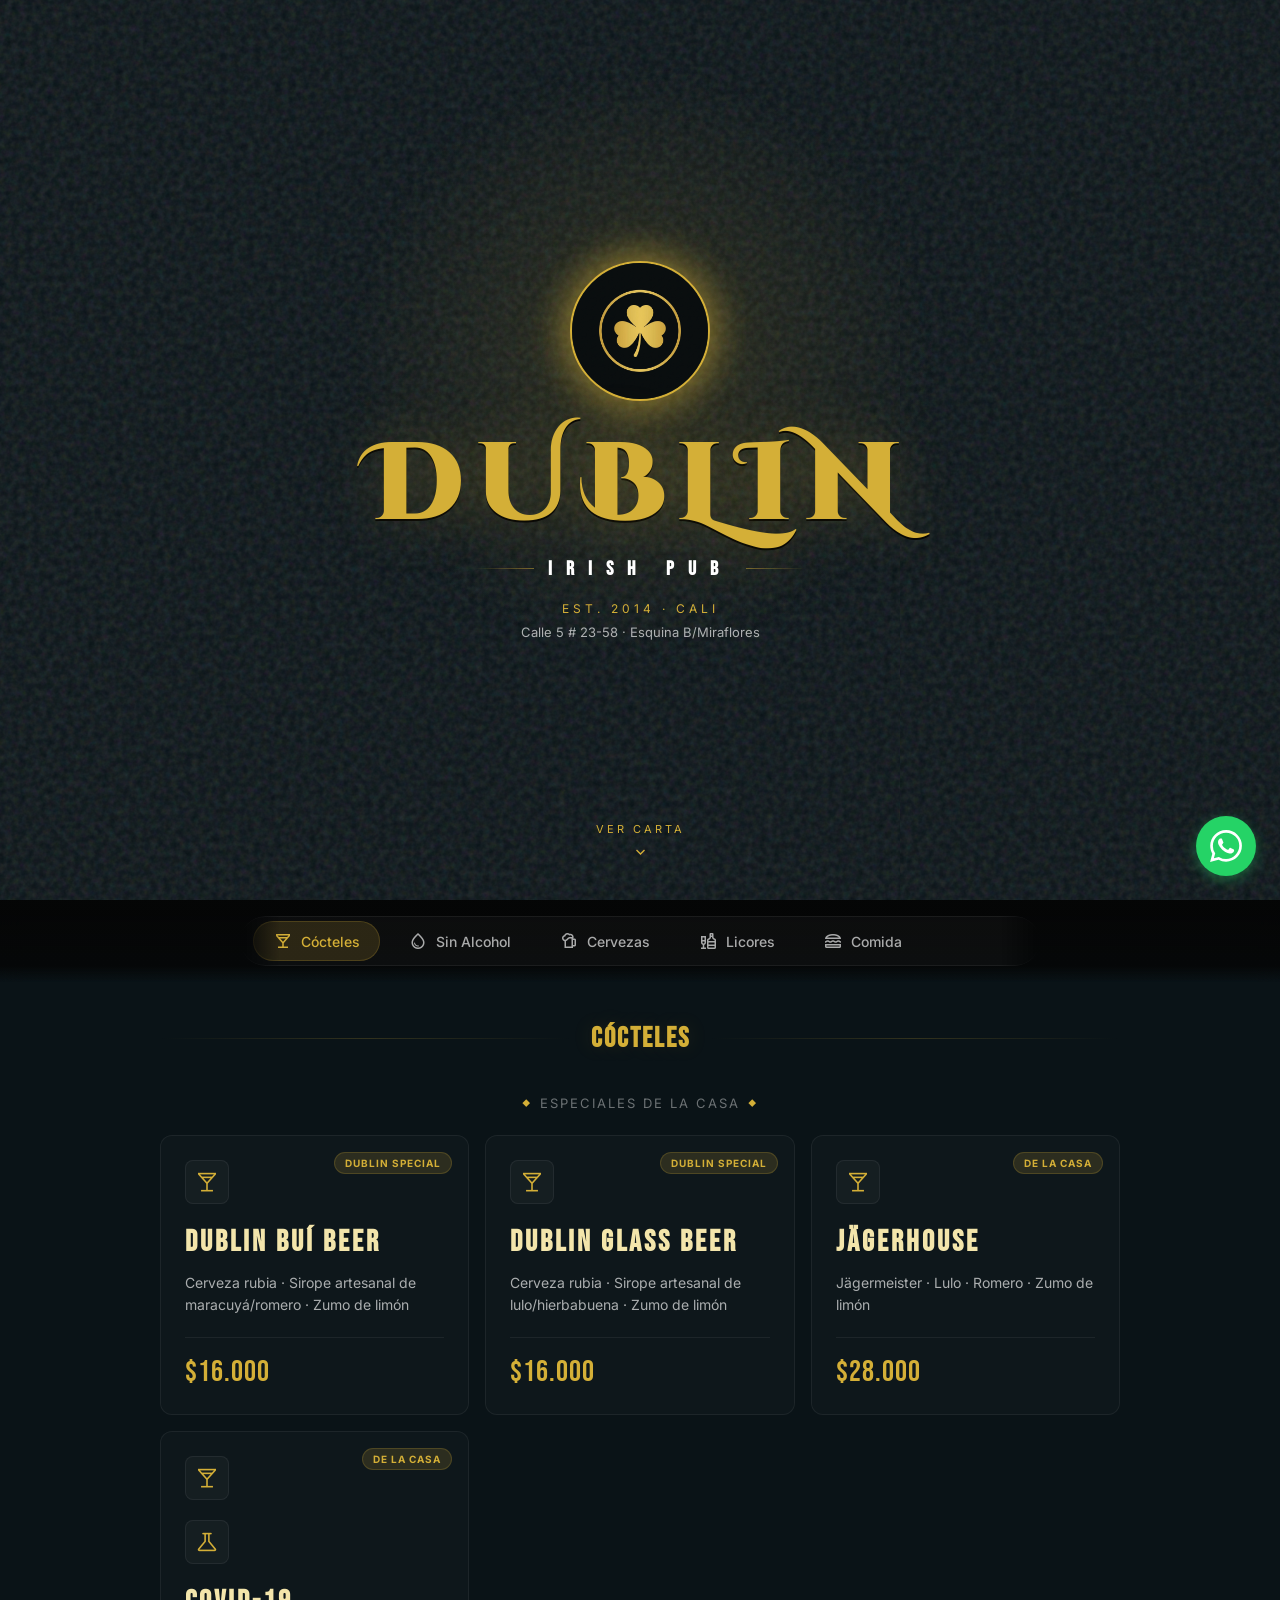
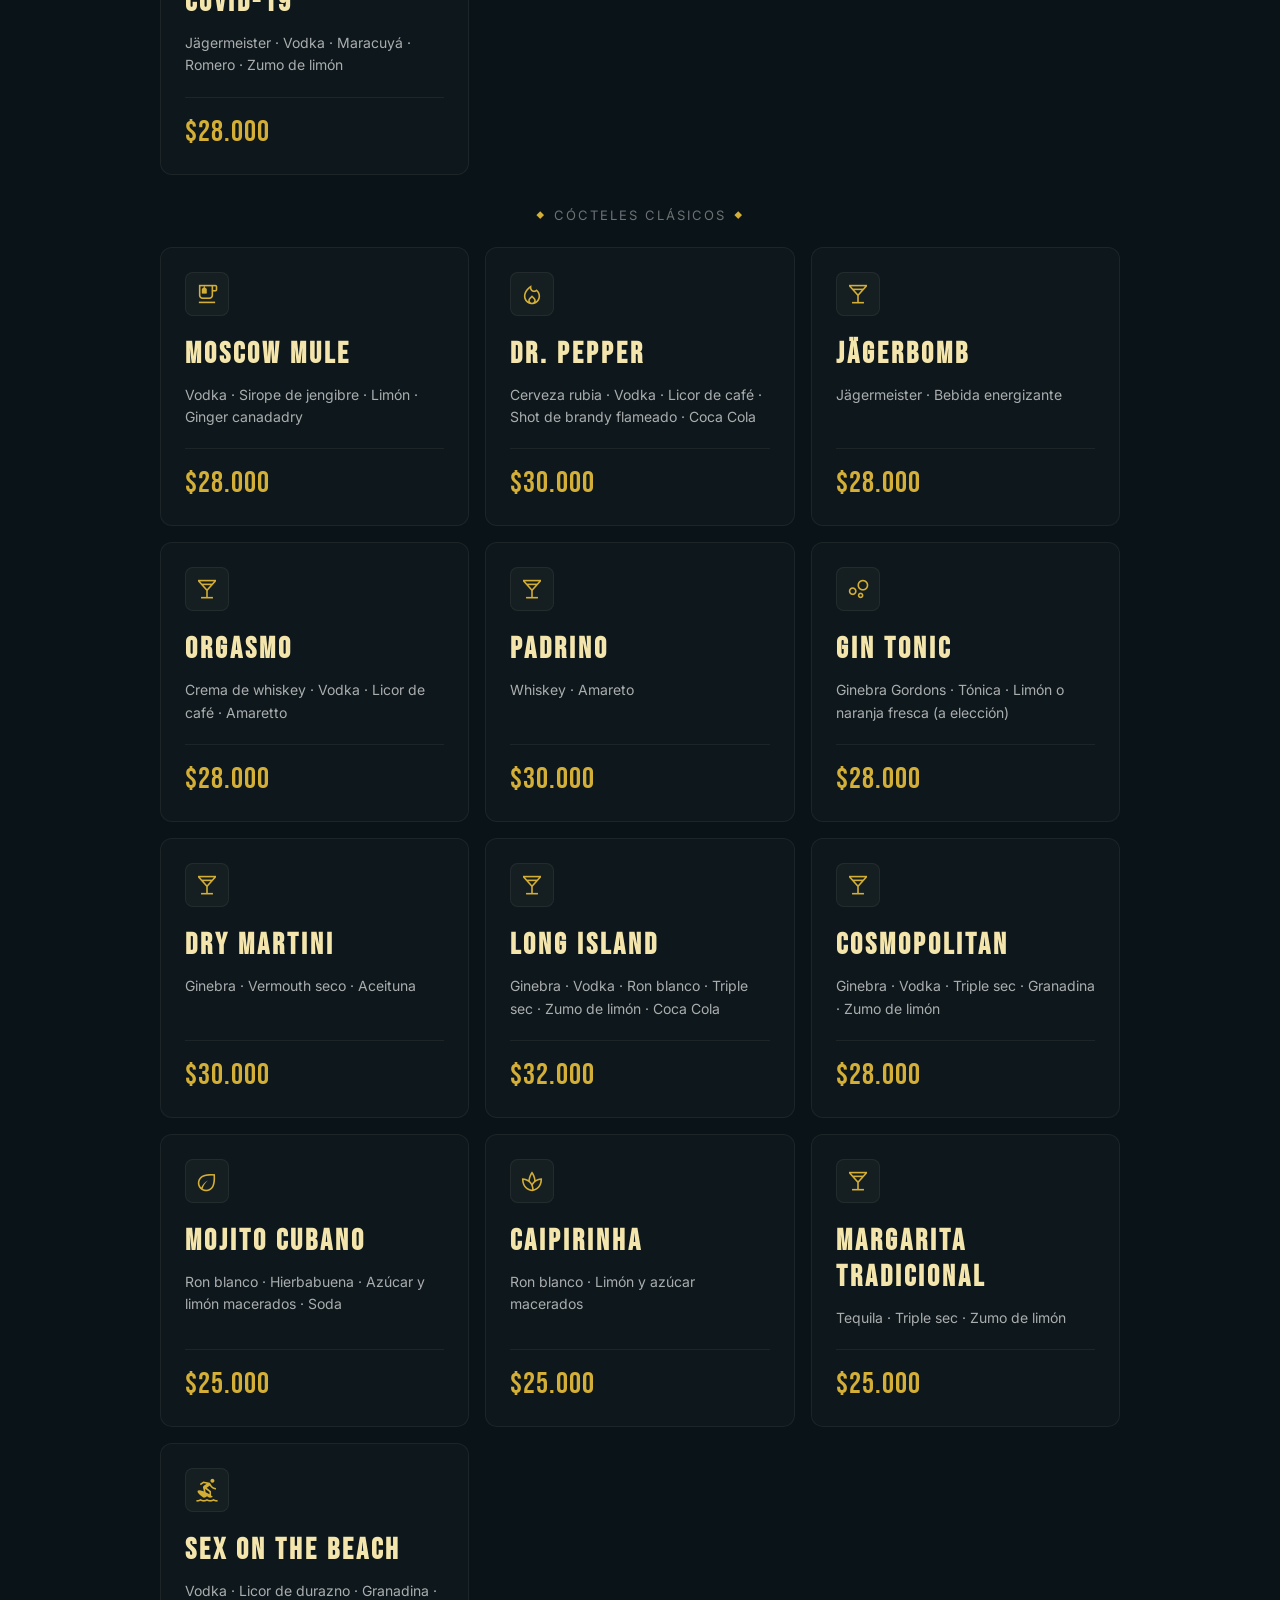
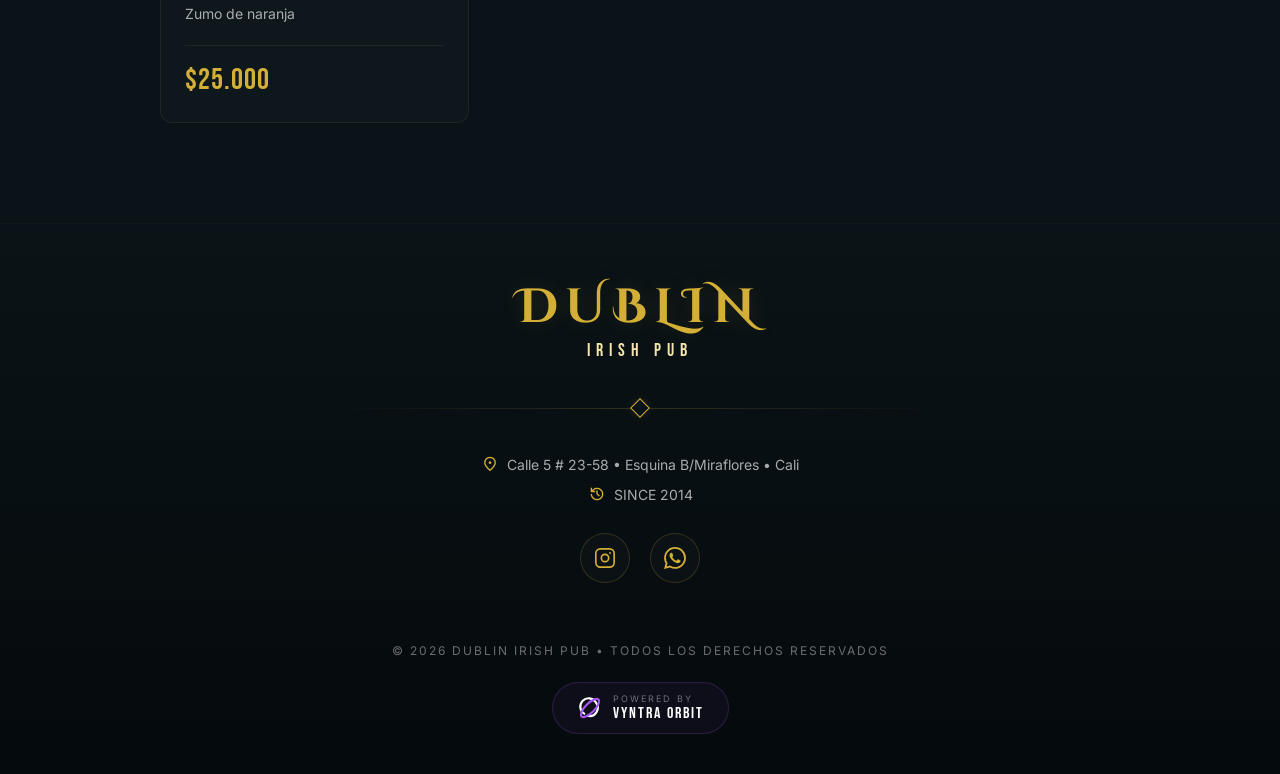
==== commit b763b66c: "Mejora de navbar de categorias de menu + Firma de Vyntra Orbit" ====
--- a/index.html
+++ b/index.html
@@ -549,7 +549,19 @@
       </a>
     </div>
   </div>
-  <div class="footer-copy">© 2026 Dublin Irish Pub • Todos los derechos reservados</div>
+  <div class="footer-copy">
+    © 2026 Dublin Irish Pub • Todos los derechos reservados
+    <a href="https://vyntraorbit.com" target="_blank" class="footer-vyntra" title="Powered by Vyntra Orbit">
+      <svg width="26" height="26" viewBox="0 0 100 100" fill="none" stroke-width="8" stroke-linecap="round">
+        <path d="M 28 72 A 32 32 0 1 1 72 28 A 32 32 0 0 1 40 80" stroke="#FFFFFF" />
+        <ellipse cx="50" cy="50" rx="46" ry="18" transform="rotate(-45 50 50)" stroke="#A855F7" />
+      </svg>
+      <div class="vyntra-text">
+        <span class="vyntra-powered">Powered by</span>
+        <span class="vyntra-brand">VYNTRA ORBIT</span>
+      </div>
+    </a>
+  </div>
 </footer>
 
 <!-- FAB WhatsApp -->
--- a/dublin.css
+++ b/dublin.css
@@ -176,12 +176,14 @@
   overflow-x: auto;
   scrollbar-width: none;
   scroll-behavior: smooth;
-  padding: 4px;
+  padding: 4px 12px;
   background: rgba(255, 255, 255, 0.03);
   border: 1px solid var(--border-subtle);
   border-radius: var(--radius-pill);
   max-width: 800px;
   margin: 0 auto;
+  -webkit-mask-image: linear-gradient(90deg, transparent 0%, black 5%, black 95%, transparent 100%);
+  mask-image: linear-gradient(90deg, transparent 0%, black 5%, black 95%, transparent 100%);
 }
 .nav-inner::-webkit-scrollbar { display: none; }
 
@@ -492,6 +494,32 @@
 .footer-copy {
   margin-top: 60px; font-size: 12px; color: var(--text-muted);
   text-transform: uppercase; letter-spacing: 2px; text-align: center;
+}
+.footer-vyntra {
+  margin: 24px auto 0;
+  display: flex; align-items: center; justify-content: center; gap: 10px;
+  background: rgba(168, 85, 247, 0.05);
+  padding: 10px 24px;
+  border-radius: var(--radius-pill);
+  border: 1px solid rgba(168, 85, 247, 0.2);
+  width: max-content;
+  text-decoration: none;
+  transition: all 0.3s var(--smooth);
+}
+.footer-vyntra:hover {
+  background: rgba(168, 85, 247, 0.15);
+  border-color: rgba(168, 85, 247, 0.5);
+  transform: translateY(-2px);
+  box-shadow: 0 4px 15px rgba(168, 85, 247, 0.2);
+}
+.vyntra-text {
+  display: flex; flex-direction: column; text-align: left;
+}
+.vyntra-powered {
+  font-size: 9px; letter-spacing: 2px; color: var(--text-muted); text-transform: uppercase;
+}
+.vyntra-brand {
+  font-family: var(--font-heading); font-size: 16px; color: #fff; letter-spacing: 2px;
 }
 .sheet-icon span.material-symbols-outlined { font-size: 38px; font-weight: 300; }
 
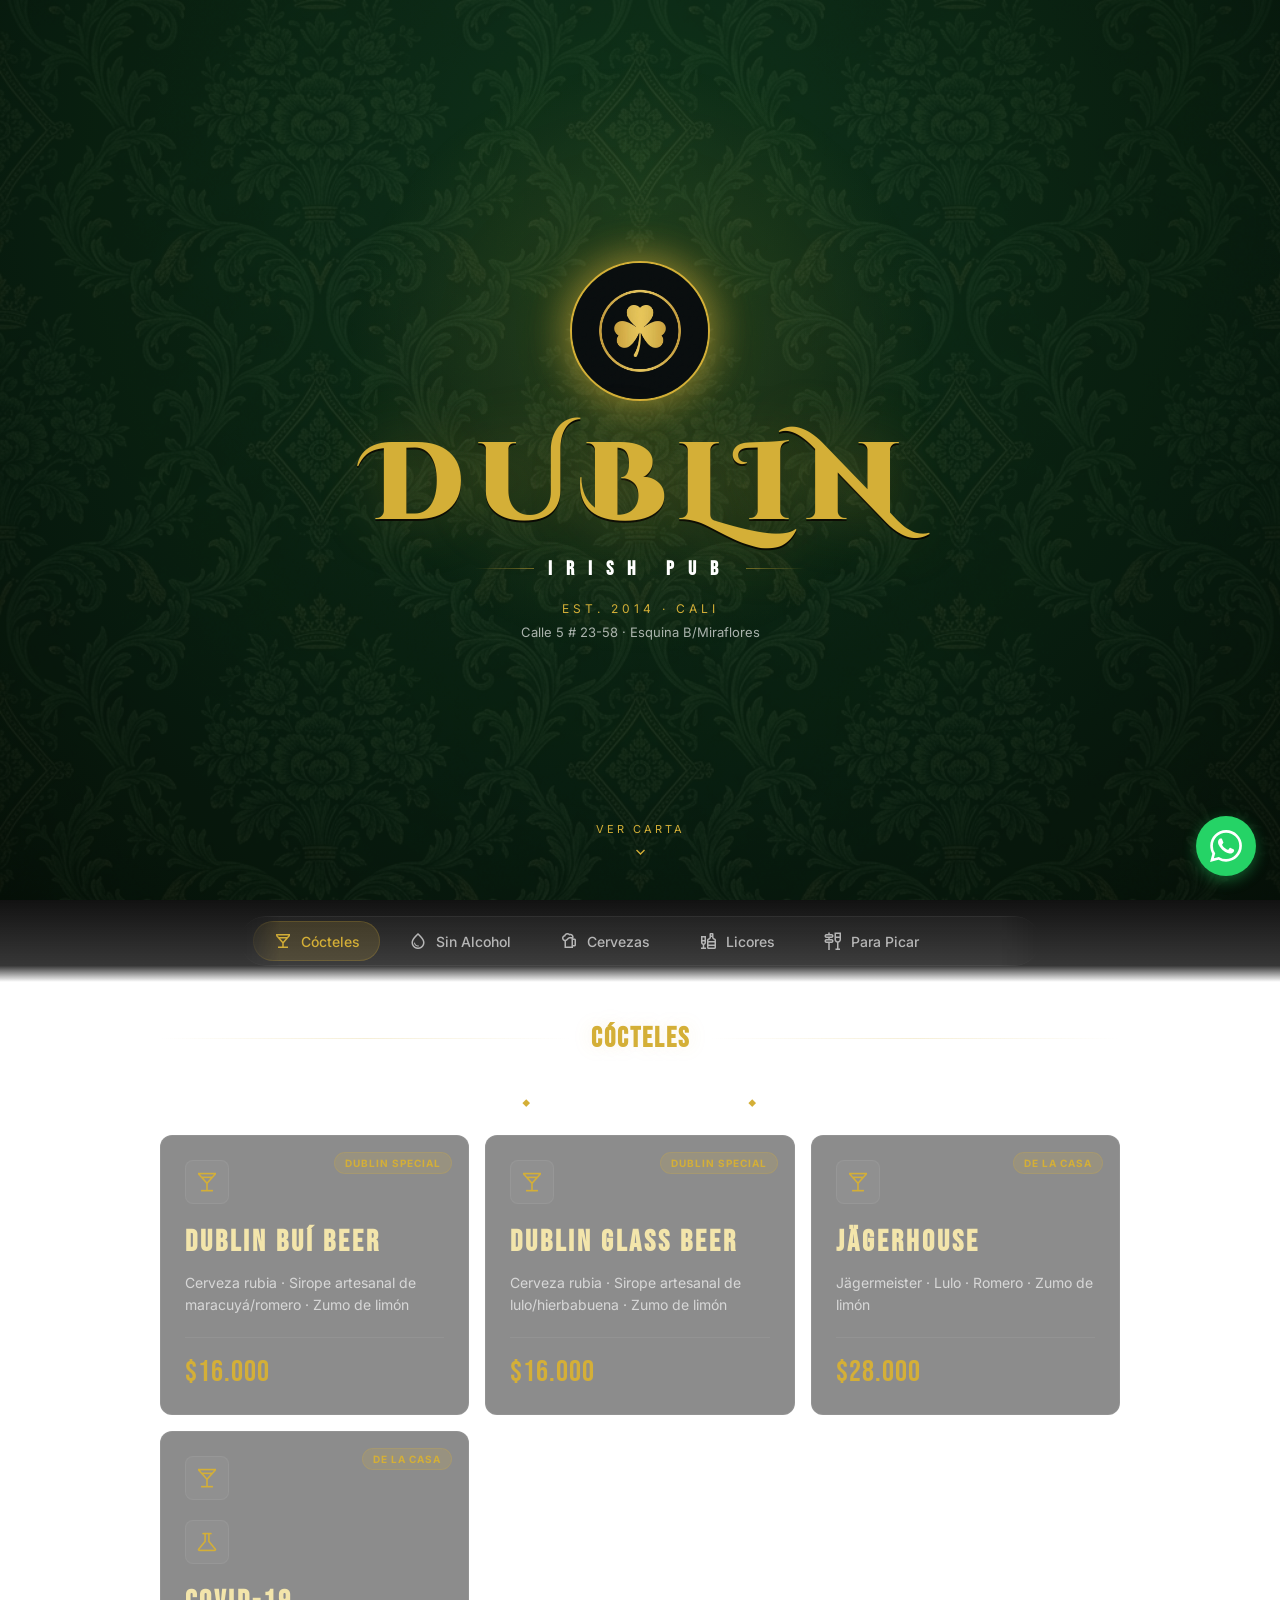
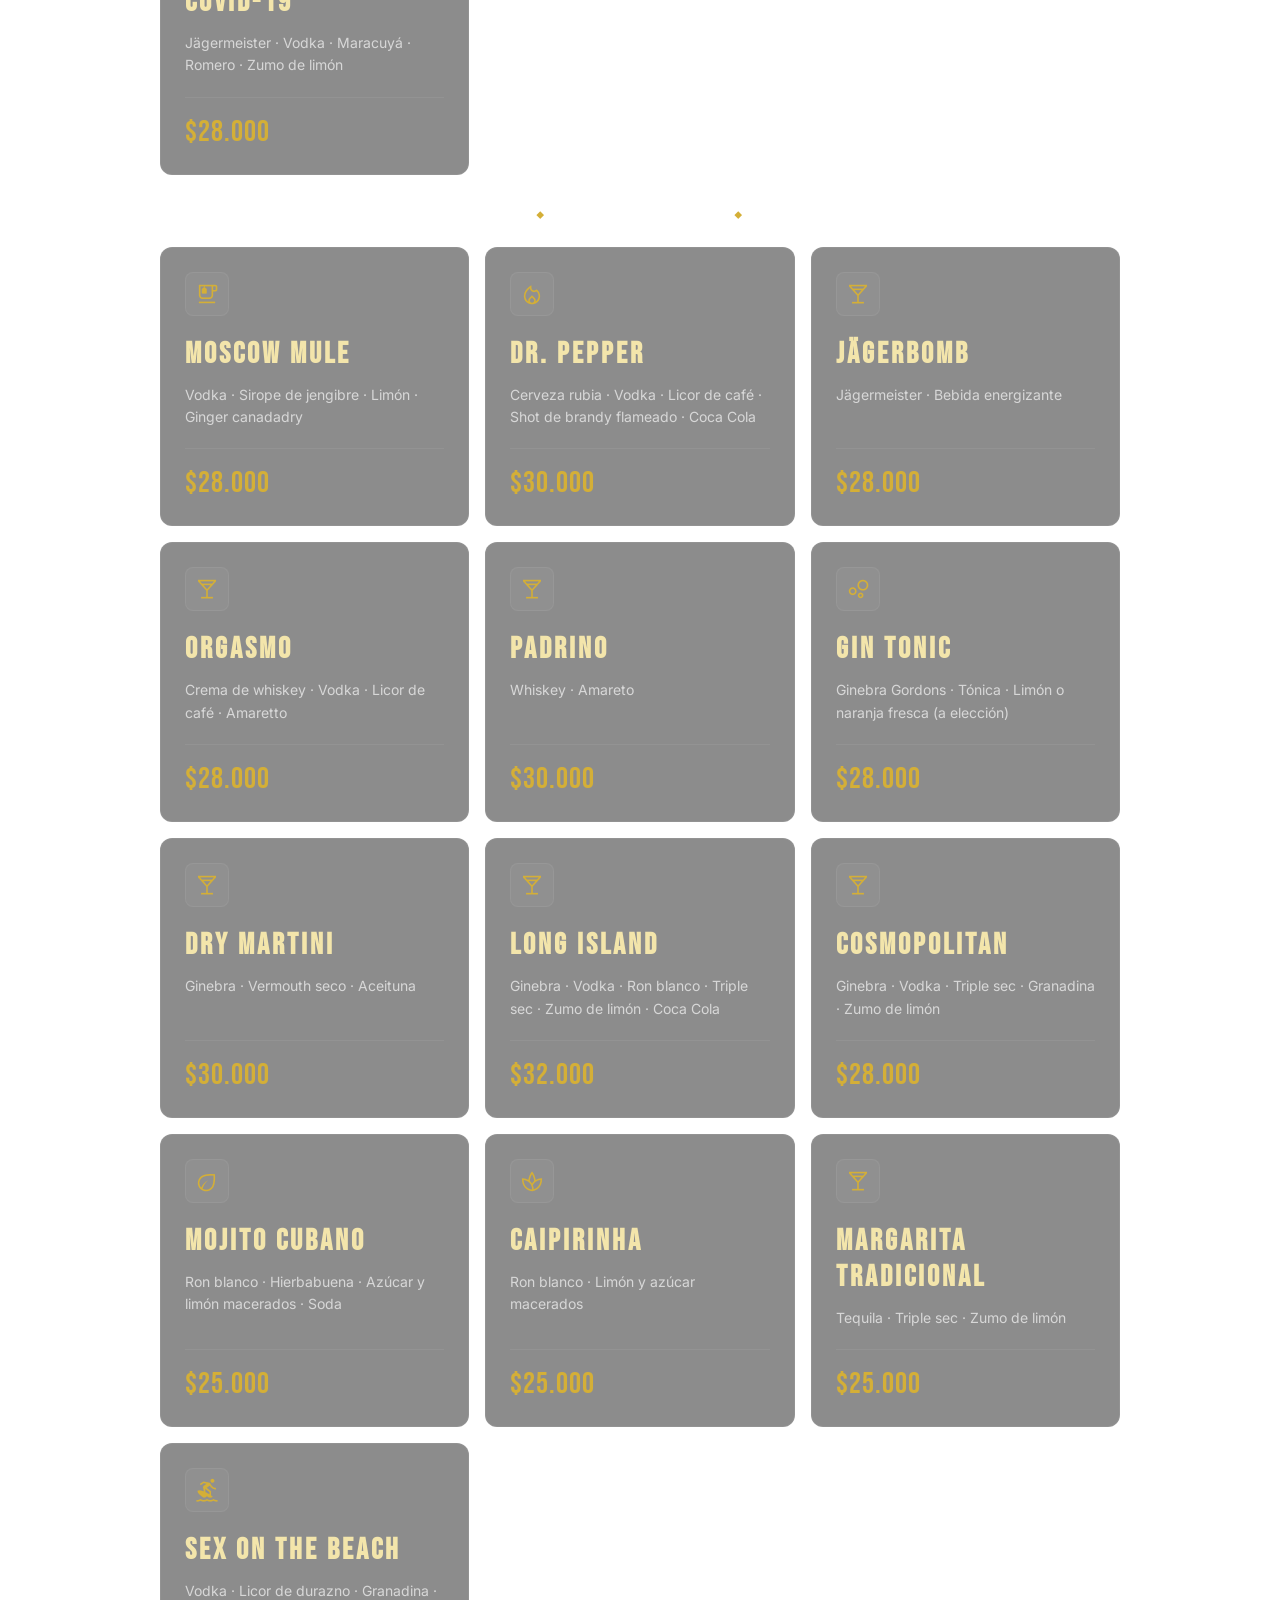
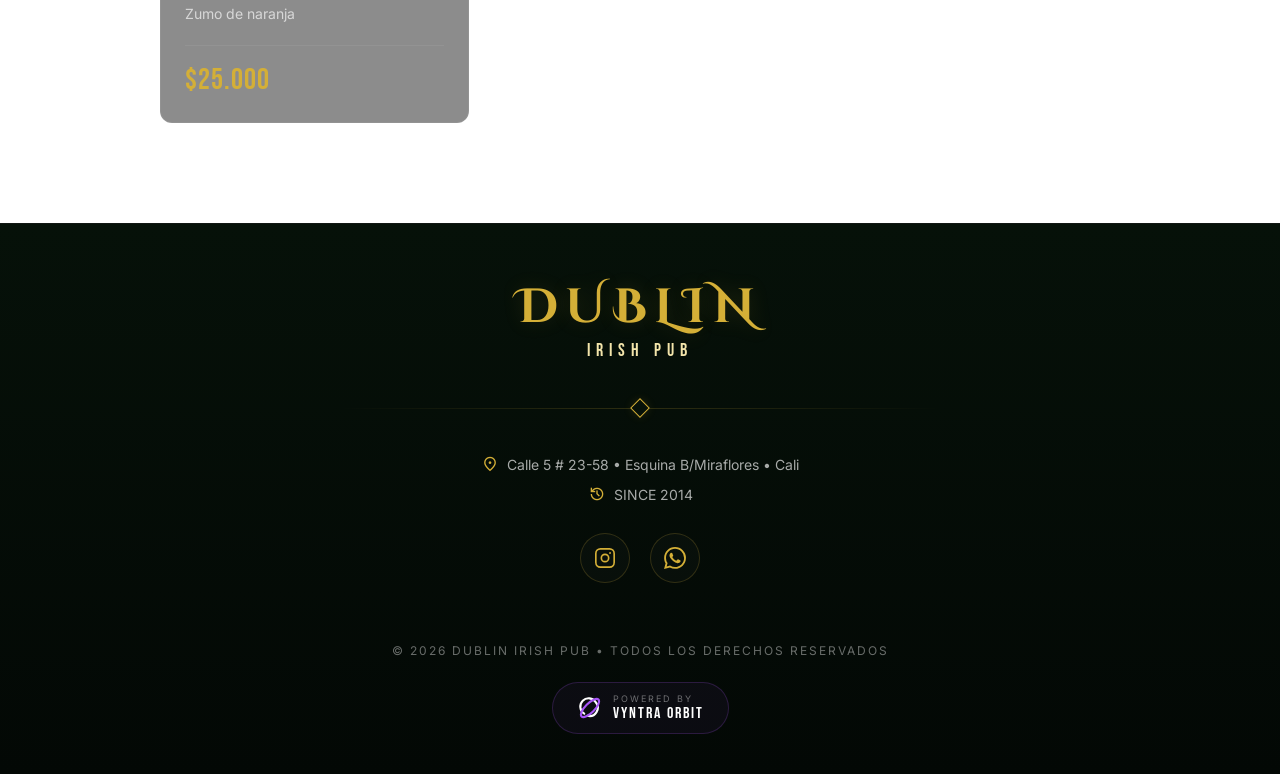
==== commit 10991249: "Actualización de precios y productos" ====
--- a/index.html
+++ b/index.html
@@ -52,8 +52,8 @@
     <button class="tab" data-section="licores">
       <span class="material-symbols-outlined">liquor</span><span class="tab-label">Licores</span>
     </button>
-    <button class="tab" data-section="comida">
-      <span class="material-symbols-outlined">lunch_dining</span><span class="tab-label">Comida</span>
+    <button class="tab" data-section="para-picar">
+      <span class="material-symbols-outlined">tapas</span><span class="tab-label">Para Picar</span>
     </button>
   </div>
 </nav>
@@ -350,6 +350,7 @@
     <div class="beer-table">
       <div class="beer-row animate-on-scroll"><span class="beer-name">Silvana <em>(Artesanal)</em></span><span class="beer-dots"></span><span class="beer-price">$13.000</span></div>
       <div class="beer-row animate-on-scroll"><span class="beer-name">Camelia <em>(Artesanal)</em></span><span class="beer-dots"></span><span class="beer-price">$13.000</span></div>
+      <div class="beer-row animate-on-scroll"><span class="beer-name">Tres Cordilleras Negra <em>(Artesanal)</em></span><span class="beer-dots"></span><span class="beer-price">$13.000</span></div>
       <div class="beer-row animate-on-scroll"><span class="beer-name">Draft Season <em>(Artesanal de barril)</em></span><span class="beer-dots"></span><span class="beer-price">$18.000</span></div>
       <div class="beer-row animate-on-scroll"><span class="beer-name">Stella Artois</span><span class="beer-dots"></span><span class="beer-price">$12.000</span></div>
       <div class="beer-row animate-on-scroll"><span class="beer-name">Heineken</span><span class="beer-dots"></span><span class="beer-price">$10.000</span></div>
@@ -403,7 +404,6 @@
       <div class="licor-row animate-on-scroll"><span class="licor-name">Ron Viejo de Caldas</span><span class="licor-price">$100.000</span><span class="licor-price">$55.000</span></div>
       <div class="licor-row animate-on-scroll"><span class="licor-name">Ron Caldas 8 Años</span><span class="licor-price">$170.000</span><span class="licor-price">$110.000</span></div>
       <div class="licor-row animate-on-scroll"><span class="licor-name">Vodka Absolut</span><span class="licor-price">$180.000</span><span class="licor-price">$100.000</span></div>
-      <div class="licor-row animate-on-scroll"><span class="licor-name">Tequila Jose C. Olmeca</span><span class="licor-price">$170.000</span><span class="licor-price">$95.000</span></div>
       <div class="licor-row animate-on-scroll"><span class="licor-name">Tequila Jimador</span><span class="licor-price">$200.000</span><span class="licor-price">$110.000</span></div>
       <div class="licor-row animate-on-scroll"><span class="licor-name">Jägermeister</span><span class="licor-price">$180.000</span><span class="licor-price">$100.000</span></div>
       <div class="licor-row animate-on-scroll"><span class="licor-name">Jack Daniel's</span><span class="licor-price">$220.000</span><span class="licor-price">$110.000</span></div>
@@ -421,107 +421,46 @@
     </div>
   </section>
 
-  <!-- ── COMIDA ── -->
-  <section class="menu-section hidden" id="comida">
+  <!-- ── PARA PICAR ── -->
+  <section class="menu-section hidden" id="para-picar">
     <div class="section-header">
       <div class="section-line"></div>
-      <h2 class="section-title">Comida</h2>
-      <div class="section-line"></div>
-    </div>
-
-    <!-- Hamburguesas -->
+      <h2 class="section-title">Para Picar</h2>
+      <div class="section-line"></div>
+    </div>
+
     <div class="subsection-label">
-      <span class="sub-diamond">◆</span> Hamburguesas <span class="sub-diamond">◆</span>
+      <span class="sub-diamond">◆</span> Para Picar <span class="sub-diamond">◆</span>
     </div>
 
     <div class="food-grid">
-      <article class="food-card animate-on-scroll premium" onclick="openProduct(this)">
-        <div class="food-badge">Premium</div>
-        <div class="card-icon-wrap"><span class="material-symbols-outlined">lunch_dining</span></div>
+      <article class="food-card animate-on-scroll" onclick="openProduct(this)">
+        <div class="card-icon-wrap"><span class="material-symbols-outlined">tapas</span></div>
         <div class="food-info">
-          <h3 class="food-name">SP Autor (Big Bang)</h3>
-          <p class="food-desc">Pan artesanal · 160g carne de res seleccionada · Queso mozzarella apanado en doritos · Mermelada de lulo con tocineta en reducción de tequila · Salsa ahumada de la casa · Cebolla caramelizada · Lechuga y tomates frescos · Salsa de la casa acompañado de papas rústicas</p>
-          <div class="food-price">$38.900</div>
+          <h3 class="food-name">Snacks</h3>
+          <p class="food-desc">Ideales para picar y acompañar tus bebidas</p>
+          <div class="food-price">$11.000</div>
         </div>
       </article>
 
       <article class="food-card animate-on-scroll" onclick="openProduct(this)">
         <div class="card-icon-wrap"><span class="material-symbols-outlined">lunch_dining</span></div>
         <div class="food-info">
-          <h3 class="food-name">Cheeseburguer</h3>
-          <p class="food-desc">Pan artesanal · 160g carne seleccionada · Cebolla caramelizada · Chimichurri · Lechuga · Tomate · Cebolla crispy · Salsa de la casa bañada en queso mozzarella fundido</p>
-          <div class="food-price">$34.000</div>
+          <h3 class="food-name">Hot Dog</h3>
+          <p class="food-desc">Perro caliente clásico con salsas de la casa</p>
+          <div class="food-price">$10.000</div>
         </div>
       </article>
 
       <article class="food-card animate-on-scroll" onclick="openProduct(this)">
-        <div class="card-icon-wrap"><span class="material-symbols-outlined">lunch_dining</span></div>
+        <div class="card-icon-wrap"><span class="material-symbols-outlined">local_fire_department</span></div>
         <div class="food-info">
-          <h3 class="food-name">SP Original</h3>
-          <p class="food-desc">Pan artesanal · 160g carne seleccionada · Cebolla caramelizada · Chimichurri · Reducción de piña con canela y tequila · Jamón ahumado · Queso cheddar acompañada de papas rústicas</p>
-          <div class="food-price">$29.900</div>
-        </div>
-      </article>
-    </div>
-
-    <!-- Cheese Fingers -->
-    <div class="subsection-label">
-      <span class="sub-diamond">◆</span> Para Compartir <span class="sub-diamond">◆</span>
-    </div>
-
-    <div class="food-grid">
-      <article class="food-card animate-on-scroll" onclick="openProduct(this)">
-        <div class="card-icon-wrap"><span class="material-symbols-outlined">tapas</span></div><div class="food-info"><h3 class="food-name">Cheese Fingers</h3>
-          <p class="food-desc">4 deditos de queso mozzarella apanados con doritos, acompañado de salsa oriental</p>
-          <div class="food-price">$21.000</div>
-        </div>
-      </article>
-    </div>
-
-    <!-- Nachos -->
-    <div class="subsection-label">
-      <span class="sub-diamond">◆</span> Nachos <span class="sub-diamond">◆</span>
-    </div>
-
-    <div class="food-grid">
-      <article class="food-card animate-on-scroll" onclick="openProduct(this)">
-        <div class="card-icon-wrap">
-          <svg width="24" height="24" viewBox="0 0 24 24" fill="none" stroke="currentColor" stroke-width="1.5" stroke-linecap="round" stroke-linejoin="round" style="color: var(--gold);"><path d="M12 2L2 20h20L12 2z"/><circle cx="12" cy="14" r="2" fill="currentColor"/></svg>
-        </div><div class="food-info"><h3 class="food-name">Nachos SP</h3>
-          <p class="food-desc">Totopos de maiz crocante · Queso gratinado · Chile con carne pico de gallo · Guacamole · Salsa chipotle</p>
-          <div class="food-price">$28.000</div>
-        </div>
-      </article>
-    </div>
-
-    <!-- Sandwiches -->
-    <div class="subsection-label">
-      <span class="sub-diamond">◆</span> Sandwiches <span class="sub-diamond">◆</span>
-    </div>
-
-    <div class="food-grid">
-      <article class="food-card animate-on-scroll" onclick="openProduct(this)">
-        <div class="card-icon-wrap"><span class="material-symbols-outlined">breakfast_dining</span></div><div class="food-info"><h3 class="food-name">Sandwich SP</h3>
-          <p class="food-desc">Pan baguette · Laminas de pierna de cerdo al barril · Cebolla caramelizada · Mojo cubano · Salsa de la casa · Queso cheddar · Lechuga · Tomates</p>
-          <div class="food-price">$31.000</div>
-        </div>
-      </article>
-    </div>
-
-    <!-- Acompañamientos -->
-    <div class="subsection-label">
-      <span class="sub-diamond">◆</span> Acompañamientos <span class="sub-diamond">◆</span>
-    </div>
-
-    <div class="food-grid">
-      <article class="food-card animate-on-scroll" onclick="openProduct(this)">
-        <div class="card-icon-wrap"><span class="material-symbols-outlined">fastfood</span></div><div class="food-info"><h3 class="food-name">Papas Super SP</h3>
-          <p class="food-desc">Papas a la francesa artesanales gratinadas · Tocineta bondiola de cerdo al barril · Cebolla caramelizada · 150g de carne angus bañadas en nuestra salsa de la casa</p>
-          <div class="food-price">$30.000</div>
-        </div>
-      </article>
-    </div>
-
+          <h3 class="food-name">Adición de Jalapeño</h3>
+          <p class="food-desc">Porción extra de jalapeños</p>
+          <div class="food-price">$2.000</div>
+        </div>
+      </article>
+    </div>
   </section>
 
 </main>
--- a/dublin.css
+++ b/dublin.css
@@ -3,10 +3,11 @@
 ════════════════════════════════════════════════════ */
 
 :root {
-  /* Paleta Base (Dark Slate / Teal de la carta PDF) */
-  --bg-base: #0a1317;
-  --bg-card: rgba(255, 255, 255, 0.02);
-  --bg-card-hover: rgba(255, 255, 255, 0.04);
+  /* Paleta Base (Dark Forest Green / Grunge) */
+  --bg-base: #061109;
+  --bg-glow: #11361c;
+  --bg-card: rgba(0, 0, 0, 0.45);
+  --bg-card-hover: rgba(0, 0, 0, 0.65);
   
   /* Dorado Premium */
   --gold: #D4AF37;
@@ -44,7 +45,8 @@
 }
 
 body {
-  background-color: var(--bg-base);
+  background: radial-gradient(circle at 50% 20%, var(--bg-glow) 0%, var(--bg-base) 100%);
+  background-attachment: fixed;
   color: var(--text-primary);
   font-family: var(--font-body);
   -webkit-font-smoothing: antialiased;
@@ -53,11 +55,13 @@
   overflow-x: hidden;
 }
 
-/* ─── RUIDO DE FONDO (Noise Texture) ─── */
+/* ─── TEXTURA PAPEL TAPIZ (Mesh / Diamond Wallpaper) ─── */
 .grain {
   position: fixed; top: 0; left: 0; width: 100vw; height: 100vh;
-  pointer-events: none; z-index: -1; opacity: 0.15;
-  background-image: url("data:image/svg+xml,%3Csvg viewBox='0 0 200 200' xmlns='http://www.w3.org/2000/svg'%3E%3Cfilter id='noiseFilter'%3E%3CfeTurbulence type='fractalNoise' baseFrequency='0.65' numOctaves='3' stitchTiles='stitch'/%3E%3C/filter%3E%3Crect width='100%25' height='100%25' filter='url(%23noiseFilter)'/%3E%3C/svg%3E");
+  pointer-events: none; z-index: -1; opacity: 0.12;
+  background-image: url("damask_bg.png");
+  background-size: cover;
+  background-position: center;
 }
 
 /* ════════════════════════════════════════════════════
@@ -257,6 +261,8 @@
 .drink-card, .food-card {
   position: relative;
   background: var(--bg-card);
+  backdrop-filter: blur(8px);
+  -webkit-backdrop-filter: blur(8px);
   border: 1px solid var(--border-subtle);
   border-radius: var(--radius-md);
   padding: 24px;
@@ -381,7 +387,7 @@
 .modal-overlay.active { opacity: 1; pointer-events: auto; }
 
 .product-sheet {
-  background: var(--bg-base);
+  background: radial-gradient(circle at 50% 0%, var(--bg-glow) 0%, var(--bg-base) 100%);
   border: 1px solid var(--border-gold);
   border-radius: var(--radius-lg);
   width: 90%; max-width: 420px;
@@ -397,8 +403,10 @@
 .product-sheet::before {
   content: "";
   position: absolute; top: 0; left: 0; width: 100%; height: 100%;
-  pointer-events: none; z-index: 0; opacity: 0.15;
-  background-image: url("data:image/svg+xml,%3Csvg viewBox='0 0 200 200' xmlns='http://www.w3.org/2000/svg'%3E%3Cfilter id='noiseFilter'%3E%3CfeTurbulence type='fractalNoise' baseFrequency='0.65' numOctaves='3' stitchTiles='stitch'/%3E%3C/filter%3E%3Crect width='100%25' height='100%25' filter='url(%23noiseFilter)'/%3E%3C/svg%3E");
+  pointer-events: none; z-index: 0; opacity: 0.12;
+  background-image: url("damask_bg.png");
+  background-size: cover;
+  background-position: center;
 }
 .product-sheet > * {
   position: relative; z-index: 1;
@@ -434,7 +442,7 @@
    FOOTER PREMIUM
 ════════════════════════════════════════════════════ */
 .site-footer {
-  background: linear-gradient(to top, #050a0c, var(--bg-base));
+  background: linear-gradient(to top, #030805, var(--bg-base));
   border-top: 1px solid var(--border-subtle);
   padding: 60px 20px 40px;
   position: relative;
